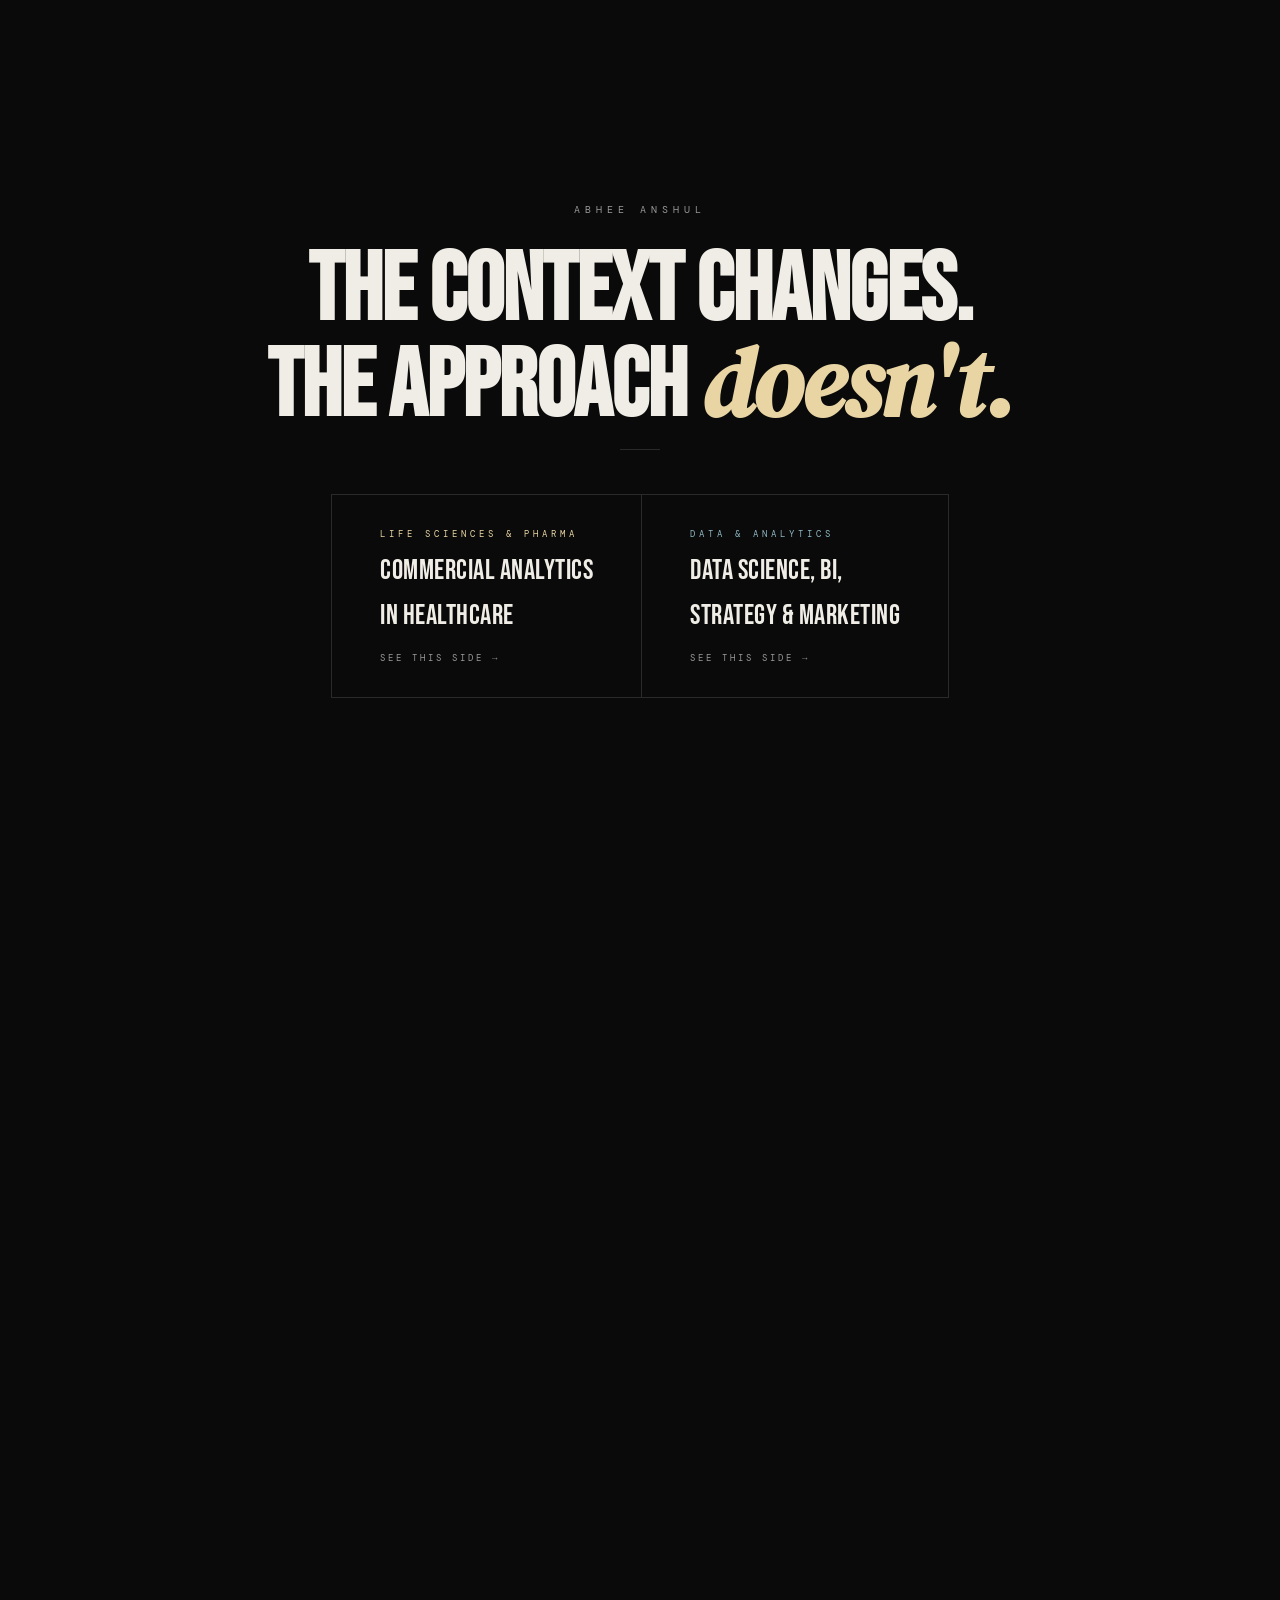
==== index.html @ 781f55ab "Add files via upload" ====
<!DOCTYPE html>
<html lang="en">
<head>
<meta charset="UTF-8">
<meta name="viewport" content="width=device-width, initial-scale=0.9, minimum-scale=0.5, maximum-scale=5.0">
<title>Abhee Anshul</title>
<link rel="preconnect" href="https://fonts.googleapis.com">
<link href="https://fonts.googleapis.com/css2?family=Bebas+Neue&family=DM+Serif+Display:ital@0;1&family=DM+Mono:wght@300;400;500&family=Inter:wght@300;400;500;600&display=swap" rel="stylesheet">
<style>
  :root {
    --bg: #0a0a0a; --fg: #f0ede6;
    --accent: #e8d5a3; --alt: #8eb8c4;
    --muted: #999;        /* labels, dates — readable */
    --mid: #141414;
    --border: #2a2a2a;
    --active: var(--accent);
    --body: #d4d0c8;      /* body prose — near white, clearly legible */
  }
  body[data-mode="general"] { --active: var(--alt); }

  *, *::before, *::after { margin:0; padding:0; box-sizing:border-box; }
  html { scroll-behavior: smooth; }
  body {
    background: var(--bg); color: var(--fg);
    font-family: 'Inter', sans-serif;
    font-size: 15px; line-height: 1.6;
    overflow-x: hidden; cursor: none;
  }

  /* ── CURSOR ── */
  #cur {
    position:fixed; width:8px; height:8px;
    background: var(--fg); border-radius:50%;
    pointer-events:none; z-index:9999;
    transform:translate(-50%,-50%);
    transition: width .15s, height .15s, opacity .2s;
    left: -100px; top: -100px;
  }
  #curR {
    position:fixed; width:28px; height:28px;
    border: 1px solid rgba(255,255,255,0.25); border-radius:50%;
    pointer-events:none; z-index:9998;
    transform:translate(-50%,-50%);
    left: -100px; top: -100px;
    transition: width .25s, height .25s, border-color .3s;
  }
  #cur.big { width:4px; height:4px; }
  #curR.big { width:44px; height:44px; border-color:rgba(255,255,255,0.4); }

  /* ── LOADER ── */
  #loader {
    position:fixed; inset:0; background:var(--bg);
    z-index:9000; display:flex; flex-direction:column;
    align-items:center; justify-content:center;
    transition: opacity .6s, visibility .6s;
  }
  #loader.out { opacity:0; visibility:hidden; pointer-events:none; }
  .ld-n {
    font-family:'Bebas Neue',sans-serif;
    font-size: clamp(110px,20vw,220px);
    line-height:1; color:var(--fg); letter-spacing:-3px;
  }
  .ld-t {
    font-family:'DM Mono',monospace; font-size:10px;
    letter-spacing:5px; color:var(--muted);
    text-transform:uppercase; margin-top:10px;
  }
  .ld-bar { position:absolute; bottom:0; left:0; height:2px; background:var(--accent); width:0; }

  /* ── GATE ── */
  #gate {
    position:fixed; inset:0; background:var(--bg);
    z-index:8000; display:flex; flex-direction:column;
    align-items:center; justify-content:center; gap:0;
    transition: opacity .7s, visibility .7s;
  }
  #gate.out { opacity:0; visibility:hidden; }
  #gate.gone { display:none; }

  .g-label {
    font-family:'DM Mono',monospace; font-size:10px;
    letter-spacing:5px; color:var(--muted);
    text-transform:uppercase; margin-bottom:28px;
  }
  .g-q {
    font-family:'Bebas Neue',sans-serif;
    font-size: clamp(48px,8vw,96px);
    line-height:.95; text-align:center;
    letter-spacing:-1px; margin-bottom:16px;
  }
  .g-q em {
    font-family:'DM Serif Display',serif;
    font-style:italic; color:var(--accent);
  }
  .g-divider {
    width:40px; height:1px; background:var(--border);
    margin: 0 auto 44px;
  }
  /* Two choices — minimal, side by side */
  .g-picks {
    display:flex; gap:1px; background:var(--border);
    border:1px solid var(--border);
  }
  .g-pick {
    background:var(--bg); padding:32px 48px;
    cursor:pointer; display:flex; flex-direction:column;
    gap:8px; min-width:240px; transition:background .25s;
    position:relative; overflow:hidden;
  }
  .g-pick::after {
    content:''; position:absolute; bottom:0; left:0; right:0;
    height:0; transition:height .3s;
  }
  .g-pick.p::after { background:var(--accent); }
  .g-pick.g::after { background:var(--alt); }
  .g-pick:hover { background:var(--mid); }
  .g-pick:hover::after { height:2px; }
  .g-pick-tag {
    font-family:'DM Mono',monospace; font-size:9px;
    letter-spacing:4px; text-transform:uppercase;
  }
  .g-pick.p .g-pick-tag { color:var(--accent); }
  .g-pick.g .g-pick-tag { color:var(--alt); }
  .g-pick-name {
    font-family:'Bebas Neue',sans-serif;
    font-size:28px; letter-spacing:.5px; color:var(--fg);
  }
  .g-pick-arrow {
    font-family:'DM Mono',monospace; font-size:9px;
    letter-spacing:3px; color:var(--muted);
    text-transform:uppercase; margin-top:4px;
    transition: color .2s, letter-spacing .2s;
  }
  .g-pick:hover .g-pick-arrow { color:var(--fg); letter-spacing:5px; }

  /* ── NAV ── */
  #pf { opacity:0; visibility:hidden; transition: opacity .8s ease .15s; }
  #pf.on { opacity:1; visibility:visible; }

  nav {
    position:fixed; top:0; left:0; right:0; z-index:100;
    display:flex; align-items:center; justify-content:space-between;
    padding:20px 48px;
    background:rgba(10,10,10,.9); backdrop-filter:blur(14px);
    border-bottom:1px solid transparent; transition:border-color .3s;
  }
  nav.s { border-bottom-color:var(--border); }
  .n-logo {
    font-family:'Bebas Neue',sans-serif; font-size:20px;
    letter-spacing:2px; color:var(--fg); text-decoration:none;
  }
  .n-right { display:flex; align-items:center; gap:32px; }
  .n-links { display:flex; gap:32px; list-style:none; }
  .n-links a {
    font-family:'DM Mono',monospace; font-size:10px;
    letter-spacing:3px; text-transform:uppercase;
    color:var(--muted); text-decoration:none;
    transition:color .2s;
  }
  .n-links a:hover { color:var(--fg); }

  /* Mode pill — subtle, lives in nav */
  .mode-pill {
    display:flex; background:var(--border);
    border:1px solid var(--border); overflow:hidden;
  }
  .mode-opt {
    font-family:'DM Mono',monospace; font-size:9px;
    letter-spacing:2px; text-transform:uppercase;
    padding:6px 12px; cursor:pointer; color:var(--muted);
    transition: color .2s, background .2s; background:none; border:none;
    white-space:nowrap;
  }
  .mode-opt.active { background:var(--mid); color:var(--fg); }
  .mode-opt:hover:not(.active) { color:#888; }

  /* ── HERO ── */
  #hero {
    min-height:100vh; display:flex; flex-direction:column;
    justify-content:flex-end; padding:0 48px 80px;
    border-bottom:1px solid var(--border); position:relative;
  }
  .h-eye {
    font-family:'DM Mono',monospace; font-size:10px;
    letter-spacing:4px; color:var(--muted);
    text-transform:uppercase; margin-bottom:20px;
  }
  .h-title {
    font-family:'Bebas Neue',sans-serif;
    font-size: clamp(56px,9vw,120px);
    line-height:.9; letter-spacing:-1.5px; margin-bottom:40px;
  }
  .h-title em {
    font-style:italic; font-family:'DM Serif Display',serif;
    color:var(--active);
  }
  .h-bot { display:flex; align-items:flex-end; justify-content:space-between; gap:40px; }
  .h-desc { max-width:480px; font-size:15px; line-height:1.75; color:var(--body); font-weight:400; }
  .h-desc strong { color:var(--fg); font-weight:600; }
  .h-cta {
    display:inline-flex; align-items:center; gap:10px;
    font-family:'DM Mono',monospace; font-size:10px;
    letter-spacing:3px; text-transform:uppercase;
    color:var(--fg); text-decoration:none;
    border:1px solid var(--border); padding:14px 24px;
    transition:background .2s, color .2s, border-color .2s; white-space:nowrap;
  }
  .h-cta:hover { background:var(--active); color:var(--bg); border-color:var(--active); }

  /* ── MARQUEE ── */
  .mq-wrap {
    overflow:hidden; border-top:1px solid var(--border);
    border-bottom:1px solid var(--border);
    padding:13px 0; background:#111;
  }
  .mq-track {
    display:flex; gap:48px; width:max-content;
    animation: mq 30s linear infinite;
  }
  .mq-track.r { animation-direction:reverse; animation-duration:36s; }
  .mq-track span {
    font-family:'Bebas Neue',sans-serif; font-size:12px;
    letter-spacing:4px; color:#666; white-space:nowrap;
  }
  .mq-track .dot { color:var(--active); }
  @keyframes mq { from{transform:translateX(0)} to{transform:translateX(-50%)} }

  /* ── SHARED SECTION STYLES ── */
  .eye {
    font-family:'DM Mono',monospace; font-size:10px;
    letter-spacing:4px; color:var(--muted);
    text-transform:uppercase; margin-bottom:40px;
    display:block;
  }
  .sh {
    font-family:'Bebas Neue',sans-serif;
    font-size: clamp(40px,6vw,80px);
    line-height:.95; letter-spacing:-1.5px;
  }
  .sh em { font-family:'DM Serif Display',serif; font-style:italic; color:var(--active); }

  /* ── ABOUT ── */
  #about { padding:112px 48px; border-bottom:1px solid var(--border); }
  .ab-grid { display:grid; grid-template-columns:1fr 1.15fr; gap:80px; }

  .ab-lead {
    font-family:'DM Serif Display',serif;
    font-size: clamp(30px,4vw,52px);
    line-height:1.1; font-style:italic; margin-bottom:32px;
  }
  .ab-lead b {
    font-style:normal; font-family:'Bebas Neue',sans-serif;
    color:var(--active); font-size:1.05em;
  }

  /* stats */
  .stats {
    display:grid; grid-template-columns:1fr 1fr;
    gap:1px; background:var(--border);
    border:1px solid var(--border);
  }
  .st {
    background:var(--bg); padding:28px 24px;
    transition:background .25s;
  }
  .st:hover { background:var(--mid); }
  .st-n {
    font-family:'Bebas Neue',sans-serif; font-size:44px;
    color:var(--active); line-height:1; margin-bottom:4px;
  }
  .st-l {
    font-family:'DM Mono',monospace; font-size:10px;
    letter-spacing:2px; color:var(--body);
    text-transform:uppercase; line-height:1.5;
  }

  /* about body */
  .ab-body { font-size:15px; line-height:1.8; color:var(--body); font-weight:400; }
  .ab-body strong { color:var(--fg); font-weight:600; }
  .ab-body p+p { margin-top:16px; }

  /* credentials table */
  .cred { margin-top:40px; border:1px solid var(--border); }
  .cr {
    display:grid; grid-template-columns:100px 1fr;
    border-bottom:1px solid var(--border);
    transition:background .2s;
  }
  .cr:last-child { border-bottom:none; }
  .cr:hover { background:var(--mid); }
  .cr-k {
    font-family:'DM Mono',monospace; font-size:9px;
    letter-spacing:3px; color:var(--active);
    text-transform:uppercase; padding:16px 16px 16px 20px;
    border-right:1px solid var(--border);
    display:flex; align-items:flex-start; padding-top:18px;
    line-height:1.4;
  }
  .cr-v {
    padding:16px 20px; font-size:14px;
    color:var(--body); line-height:1.65; font-weight:400;
  }

  /* ── EXPERIENCE ── */
  #experience { padding:112px 48px; border-bottom:1px solid var(--border); }
  .exp-top {
    display:flex; align-items:flex-end;
    justify-content:space-between; margin-bottom:72px;
  }
  .exp-ct {
    font-family:'DM Mono',monospace; font-size:10px;
    letter-spacing:3px; color:var(--muted);
  }

  .tl { position:relative; }
  .tl::before {
    content:''; position:absolute; left:0; top:0; bottom:0;
    width:1px; background:var(--border);
  }
  .ti {
    padding:40px 0 40px 52px;
    border-bottom:1px solid var(--border);
    position:relative; display:grid;
    grid-template-columns:140px 1fr; gap:36px;
    transition:background .25s, padding .2s, margin .2s;
  }
  .ti:hover { background:var(--mid); padding-left:96px; margin-left:-48px; margin-right:-48px; }
  .ti-dot {
    position:absolute; left:-5px; top:44px;
    width:10px; height:10px; border-radius:50%;
    background:var(--bg); border:1px solid var(--muted);
    transition:background .25s, border-color .25s;
  }
  .ti:hover .ti-dot { background:var(--active); border-color:var(--active); }
  .ti-d { font-family:'DM Mono',monospace; font-size:10px; letter-spacing:2px; color:var(--muted); margin-bottom:8px; }
  .ti-badge {
    display:inline-block; font-family:'DM Mono',monospace;
    font-size:9px; letter-spacing:2px; text-transform:uppercase;
    color:var(--bg); background:var(--active); padding:3px 8px;
  }
  .ti-role { font-family:'Bebas Neue',sans-serif; font-size:26px; letter-spacing:1px; color:var(--fg); margin-bottom:2px; }
  .ti-co {
    font-family:'DM Mono',monospace; font-size:10px;
    letter-spacing:2px; color:var(--active);
    text-transform:uppercase; margin-bottom:14px;
  }
  .ti-ul { list-style:none; display:flex; flex-direction:column; gap:8px; }
  .ti-ul li {
    font-size:14.5px; color:var(--body); line-height:1.75;
    padding-left:18px; position:relative; font-weight:400;
  }
  .ti-ul li::before { content:'—'; position:absolute; left:0; color:var(--muted); font-size:12px; }

  /* ── EDUCATION ── */
  #education {
    padding:112px 48px; border-bottom:1px solid var(--border);
    display:grid; grid-template-columns:1fr 1fr; gap:80px;
  }
  .edu-note {
    font-family:'DM Mono',monospace; font-size:10px;
    color:var(--muted); line-height:1.8; margin-top:20px; max-width:260px;
  }
  .edu-c {
    border:1px solid var(--border); padding:32px 32px 44px;
    margin-bottom:16px; position:relative; overflow:hidden;
    transition:border-color .3s, background .3s;
  }
  .edu-c::before {
    content:''; position:absolute; top:0; left:0;
    width:2px; height:0%; background:var(--active);
    transition:height .35s;
  }
  .edu-c:hover::before { height:100%; }
  .edu-c:hover { border-color:var(--active); background:var(--mid); }
  .edu-deg { font-family:'Bebas Neue',sans-serif; font-size:22px; letter-spacing:1px; margin-bottom:4px; }
  .edu-uni { font-family:'DM Mono',monospace; font-size:10px; color:var(--active); letter-spacing:2px; text-transform:uppercase; margin-bottom:10px; }
  .edu-det { font-size:14px; color:var(--body); line-height:1.65; }
  .edu-gpa {
    display:inline-block; margin-top:10px;
    font-family:'DM Mono',monospace; font-size:9px;
    letter-spacing:2px; color:var(--bg); background:var(--fg); padding:3px 9px;
  }
  .edu-yr {
    font-family:'Bebas Neue',sans-serif; font-size:40px;
    color:var(--border); position:absolute; bottom:10px; right:18px;
    line-height:1; transition:color .3s;
  }
  .edu-c:hover .edu-yr { color:var(--active); opacity:.2; }

  /* ── TOOLKIT ── */
  #toolkit { padding:112px 48px; border-bottom:1px solid var(--border); }
  .tk-top { display:flex; align-items:flex-end; justify-content:space-between; margin-bottom:56px; }
  .tk-note { font-family:'DM Mono',monospace; font-size:10px; color:var(--muted); max-width:240px; line-height:1.7; text-align:right; }
  .tk-grid {
    display:grid; grid-template-columns:repeat(4,1fr);
    gap:1px; background:var(--border); border:1px solid var(--border);
  }
  .tk-col { background:var(--bg); padding:28px 28px 32px; transition:background .25s; }
  .tk-col:hover { background:var(--mid); }
  .tk-lbl {
    font-family:'DM Mono',monospace; font-size:10px;
    letter-spacing:3px; color:var(--active);
    text-transform:uppercase; margin-bottom:18px;
    padding-bottom:10px; border-bottom:1px solid var(--border);
  }
  .tk-item {
    font-size:14.5px; color:var(--body); font-weight:400;
    padding:7px 0; border-bottom:1px solid var(--mid);
    transition:color .15s, padding-left .15s;
  }
  .tk-item:last-child { border-bottom:none; }
  .tk-col:hover .tk-item { color:var(--fg); }
  .tk-item:hover { padding-left:6px; color:var(--fg) !important; }

  /* ── CONTACT ── */
  #contact { padding:112px 48px 72px; }
  .ct-h {
    font-family:'Bebas Neue',sans-serif;
    font-size: clamp(52px,10.5vw,140px);
    line-height:.88; letter-spacing:-2px; margin-bottom:64px;
  }
  .ct-h em { font-family:'DM Serif Display',serif; font-style:italic; color:var(--active); }
  .ct-row {
    display:grid; grid-template-columns:repeat(3,1fr);
    gap:1px; background:var(--border);
    border:1px solid var(--border); margin-bottom:56px;
  }
  .ct-item {
    background:var(--bg); padding:28px 32px;
    display:flex; flex-direction:column; gap:5px;
    transition:background .2s; text-decoration:none;
  }
  .ct-item:hover { background:var(--mid); }
  .ct-lbl { font-family:'DM Mono',monospace; font-size:9px; letter-spacing:3px; color:var(--muted); text-transform:uppercase; }
  .ct-val { font-size:15px; color:var(--fg); font-weight:500; }
  .ct-note { font-family:'DM Mono',monospace; font-size:10px; color:var(--active); letter-spacing:1px; }
  .foot {
    display:flex; align-items:center; justify-content:space-between;
    padding-top:32px; border-top:1px solid var(--border);
  }
  .foot-n { font-family:'Bebas Neue',sans-serif; font-size:15px; letter-spacing:3px; color:var(--muted); }
  .foot-c { font-family:'DM Mono',monospace; font-size:9px; color:var(--muted); letter-spacing:2px; }
  .foot-l { display:flex; gap:18px; }
  .foot-l a {
    font-family:'DM Mono',monospace; font-size:9px;
    letter-spacing:2px; color:var(--muted);
    text-decoration:none; text-transform:uppercase; transition:color .2s;
  }
  .foot-l a:hover { color:var(--active); }

  /* ── REVEAL ── */
  .rv { opacity:0; transform:translateY(32px); transition:opacity .7s ease, transform .7s ease; }
  .rv.in { opacity:1; transform:translateY(0); }

  /* ── MODE VISIBILITY ── */
  .mp, .mg { display:none; }
  body[data-mode="pharma"] .mp { display:block; }
  body[data-mode="general"] .mg { display:block; }

  /* ── AVAILABILITY PILL ── */
  .avail-pill {
    display:inline-flex; align-items:center; gap:8px;
    font-family:'DM Mono',monospace; font-size:9px;
    letter-spacing:3px; text-transform:uppercase;
    color:var(--active); border:1px solid var(--active);
    padding:5px 12px; margin-bottom:24px; opacity:.85;
  }
  .avail-dot {
    width:5px; height:5px; border-radius:50%;
    background:var(--active);
    animation: pulse 2s ease-in-out infinite;
  }
  @keyframes pulse {
    0%,100%{opacity:1;transform:scale(1)}
    50%{opacity:.4;transform:scale(.7)}
  }

  /* ── RESUME DOWNLOAD ── */
  .resume-dl {
    display:inline-flex; align-items:center; gap:10px;
    font-family:'DM Mono',monospace; font-size:10px;
    letter-spacing:3px; text-transform:uppercase;
    color:var(--bg); background:var(--active);
    text-decoration:none; padding:14px 24px;
    transition:opacity .2s; white-space:nowrap; border:none; cursor:pointer;
  }
  .resume-dl:hover { opacity:.85; }
  .resume-dl svg { flex-shrink:0; }

  /* ── PROJECTS ── */
  #projects { padding:112px 48px; border-bottom:1px solid var(--border); }
  .proj-grid {
    display:grid; grid-template-columns:repeat(2,1fr);
    gap:1px; background:var(--border);
    border:1px solid var(--border); margin-top:56px;
  }
  .proj-card {
    background:var(--bg); padding:40px;
    position:relative; overflow:hidden;
    transition:background .25s; display:flex; flex-direction:column; gap:16px;
  }
  .proj-card:hover { background:var(--mid); }
  .proj-card::before {
    content:''; position:absolute; top:0; left:0; right:0;
    height:0; background:var(--active); transition:height .3s;
  }
  .proj-card:hover::before { height:2px; }
  .proj-tag {
    font-family:'DM Mono',monospace; font-size:9px;
    letter-spacing:3px; color:var(--active); text-transform:uppercase;
  }
  .proj-title {
    font-family:'Bebas Neue',sans-serif; font-size:28px;
    letter-spacing:.5px; color:var(--fg); line-height:1.05;
  }
  .proj-ul { list-style:none; display:flex; flex-direction:column; gap:7px; }
  .proj-ul li {
    font-size:14.5px; color:var(--body); line-height:1.75;
    padding-left:18px; position:relative; font-weight:400;
  }
  .proj-ul li::before { content:'—'; position:absolute; left:0; color:var(--muted); font-size:12px; }
  .proj-stack {
    display:flex; flex-wrap:wrap; gap:6px; margin-top:4px;
  }
  .proj-chip {
    font-family:'DM Mono',monospace; font-size:8px;
    letter-spacing:2px; text-transform:uppercase;
    color:var(--muted); border:1px solid var(--border);
    padding:3px 8px;
  }
  .proj-wip {
    background:var(--mid); padding:40px;
    display:flex; flex-direction:column; justify-content:center;
    align-items:flex-start; gap:10px;
  }
  .proj-wip-label {
    font-family:'DM Mono',monospace; font-size:9px;
    letter-spacing:3px; color:var(--muted); text-transform:uppercase;
  }
  .proj-wip-text {
    font-family:'DM Serif Display',serif; font-style:italic;
    font-size:22px; color:#333; line-height:1.2;
  }
  .proj-link {
    margin-top:8px; font-family:'DM Mono',monospace;
    font-size:9px; letter-spacing:3px; text-transform:uppercase;
    color:var(--muted); text-decoration:none;
    transition:color .2s; display:inline-block;
  }
  .proj-link:hover { color:var(--active); }

  /* ── RESPONSIVE ── */
  @media (hover: none), (max-width: 900px) {
    #cur, #curR { display: none !important; }
    body { cursor: auto; }
  }
  @media(max-width:900px){
    nav { padding:16px 20px; }
    #hero { padding:0 20px 56px; }
    .h-bot { flex-direction:column; gap:20px; }
    #about { padding:80px 20px; }
    .ab-grid { grid-template-columns:1fr; gap:40px; }
    .stats { grid-template-columns:1fr 1fr; }
    #experience { padding:80px 20px; }
    .ti { grid-template-columns:1fr; gap:10px; padding-left:36px; }
    .ti:hover { padding-left:68px; margin-left:-20px; margin-right:-20px; }
    #education { padding:80px 20px; grid-template-columns:1fr; gap:40px; }
    #toolkit { padding:80px 20px; }
    .proj-grid { grid-template-columns:1fr; }
    #projects { padding:80px 20px; }
    .tk-grid { grid-template-columns:1fr 1fr; }
    #contact { padding:80px 20px 56px; }
    .ct-row { grid-template-columns:1fr; }
    .g-picks { flex-direction:column; }
  }
</style>
</head>
<body>

<div id="cur"></div>
<div id="curR"></div>

<!-- LOADER -->
<div id="loader">
  <div class="ld-n" id="ldN">00</div>
  <div class="ld-t">Loading</div>
  <div class="ld-bar" id="ldB"></div>
</div>

<!-- ══ GATE ══ -->
<div id="gate">
  <div class="g-label">Abhee Anshul</div>

  <h1 class="g-q">
    The context changes.<br>The approach <em>doesn't.</em>
  </h1>

  <div class="g-divider"></div>

  <div class="g-picks">
    <div class="g-pick p" onclick="go('pharma')">
      <div class="g-pick-tag">Life Sciences & Pharma</div>
      <div class="g-pick-name">Commercial Analytics<br>in Healthcare</div>
      <div class="g-pick-arrow">See this side →</div>
    </div>
    <div class="g-pick g" onclick="go('general')">
      <div class="g-pick-tag">Data & Analytics</div>
      <div class="g-pick-name">Data Science, BI,<br>Strategy & Marketing</div>
      <div class="g-pick-arrow">See this side →</div>
    </div>
  </div>
</div>

<!-- ══ PORTFOLIO ══ -->
<div id="pf">

  <nav id="nav">
    <a href="#" class="n-logo">AA</a>
    <div class="n-right">
      <ul class="n-links">
        <li><a href="#about">About</a></li>
        <li><a href="#experience">Work</a></li>
        <li><a href="#projects">Projects</a></li>
        <li><a href="#education">Education</a></li>
        <li><a href="#contact">Contact</a></li>
      </ul>
      <!-- Subtle mode toggle pill -->
      <div class="mode-pill">
        <button class="mode-opt p" id="mPharma" onclick="go('pharma')">Life Sciences</button>
        <button class="mode-opt g" id="mGeneral" onclick="go('general')">Data & Analytics</button>
      </div>
    </div>
  </nav>

  <!-- HERO -->
  <section id="hero">
    <div class="h-eye">Abhee Anshul — Austin, TX</div>

    <div class="mp">
      <div class="avail-pill"><div class="avail-dot"></div>Available for co-op / internship · May 2026</div>
      <h1 class="h-title">Where clinical<br>data becomes<br><em>strategy</em></h1>
      <div class="h-bot">
        <p class="h-desc">
          <strong>Commercial analytics professional</strong> specializing in life sciences — predictive models, HCP segmentation, and data infrastructure across Oncology, Hematology, Immunology, Women's Health, and Eyecare. MS Information Sciences (Data Science track), University of Texas at Austin.
        </p>
        <div style="display:flex;flex-direction:column;gap:10px;align-items:flex-end">
          <a href="mailto:abheeanshul@gmail.com" class="h-cta">Get in touch →</a>
          <a href="https://drive.google.com/file/d/1R7oxGBbuwBwi0DfoRW3u5fGwje3VrNNR/view?usp=sharing" target="_blank" class="resume-dl">
            <svg width="12" height="12" viewBox="0 0 12 12" fill="none"><path d="M6 1v7M3 5.5l3 3 3-3M1 10h10" stroke="currentColor" stroke-width="1.2" stroke-linecap="round"/></svg>
            Download Resume
          </a>
        </div>
      </div>
    </div>

    <div class="mg">
      <div class="avail-pill"><div class="avail-dot"></div>Available for co-op / internship · May 2026</div>
      <h1 class="h-title">Data that earns<br>its seat at the<br><em>table</em></h1>
      <div class="h-bot">
        <p class="h-desc">
          <strong>Data scientist and strategy analyst</strong> building the analytical infrastructure behind go-to-market decisions — driver models, territory frameworks, executive dashboards, and pipelines that scale. MS Information Sciences (Data Science track), University of Texas at Austin.
        </p>
        <div style="display:flex;flex-direction:column;gap:10px;align-items:flex-end">
          <a href="mailto:abheeanshul@gmail.com" class="h-cta">Get in touch →</a>
          <a href="https://drive.google.com/file/d/1_RmICbbr7n52gqo2eF-v-SJdlJVHN0FB/view?usp=sharing" target="_blank" class="resume-dl">
            <svg width="12" height="12" viewBox="0 0 12 12" fill="none"><path d="M6 1v7M3 5.5l3 3 3-3M1 10h10" stroke="currentColor" stroke-width="1.2" stroke-linecap="round"/></svg>
            Download Resume
          </a>
        </div>
      </div>
    </div>
  </section>

  <!-- MARQUEE 1 -->
  <div class="mq-wrap"><div class="mq-track" id="mq1"></div></div>

  <!-- ABOUT -->
  <section id="about">
    <div class="ab-grid rv">

      <div>
        <span class="eye">// 01 — About</span>

        <div class="mp">
          <p class="ab-lead">Precision analytics for <b>high-stakes</b> decisions</p>
          <div class="stats">
            <div class="st"><div class="st-n">$85M</div><div class="st-l">Revenue opportunity identified</div></div>
            <div class="st"><div class="st-n">1,500+</div><div class="st-l">Incremental user opportunities surfaced</div></div>
            <div class="st"><div class="st-n">5</div><div class="st-l">Therapeutic areas across portfolio</div></div>
            <div class="st"><div class="st-n">13</div><div class="st-l">Drug portfolios analyzed</div></div>
          </div>
        </div>

        <div class="mg">
          <p class="ab-lead">Rigorous analysis behind <b>complex</b> commercial decisions</p>
          <div class="stats">
            <div class="st"><div class="st-n">$35M</div><div class="st-l">Revenue retained through analytics</div></div>
            <div class="st"><div class="st-n">75+</div><div class="st-l">Executive deep dives delivered</div></div>
            <div class="st"><div class="st-n">8h→20m</div><div class="st-l">Pipeline efficiency gain</div></div>
            <div class="st"><div class="st-n">5</div><div class="st-l">Global strategic projects</div></div>
          </div>
        </div>
      </div>

      <div>
        <span class="eye">// How I work</span>

        <div class="mp">
          <div class="ab-body">
            <p>I build models and infrastructure that help commercial teams in life sciences understand market dynamics — not just describe them. Three years across BMS and ZS Associates covering Oncology, Hematology, Immunology, Women's Health, and Eyecare, from HCP segmentation to ETL pipelines to executive dashboards.</p>
          </div>
          <div class="cred">
            <div class="cr"><div class="cr-k">Domains</div><div class="cr-v">Oncology · Hematology · Immunology · Women's Health · Eyecare · Commercial Pharma</div></div>
            <div class="cr"><div class="cr-k">Data</div><div class="cr-v">IQVIA Xponent / DDD · Symphony Health · APLD · Territory engagement datasets (&gt;1M records/cycle)</div></div>
            <div class="cr"><div class="cr-k">Methods</div><div class="cr-v">HCP Segmentation · Logistic Regression · Behavioral Modeling · Time-Series · ETL Design · Weighted Scoring</div></div>
            <div class="cr"><div class="cr-k">Tools</div><div class="cr-v">Python · SQL · R · SAS · Snowflake · Databricks · Tableau · Power BI</div></div>
          </div>
        </div>

        <div class="mg">
          <div class="ab-body">
            <p>I build the analytical frameworks and data infrastructure that turn ambiguous business questions into defensible decisions — at the speed leadership needs them. Three years across pharma and consulting, modernizing reporting stacks, building GTM scorecards, and delivering driver analyses that moved real revenue.</p>
          </div>
          <div class="cred">
            <div class="cr"><div class="cr-k">Domains</div><div class="cr-v">GTM Strategy · Commercial Analytics · Territory Planning · Business Intelligence · Sales Operations</div></div>
            <div class="cr"><div class="cr-k">Methods</div><div class="cr-v">Driver & Attribution Models · GTM Scorecards · Scenario Analysis · Risk Scoring · Regression · Cross-Validation</div></div>
            <div class="cr"><div class="cr-k">Infra</div><div class="cr-v">Python + Snowflake pipelines · ETL automation · Power BI dashboards · Self-serve reporting</div></div>
            <div class="cr"><div class="cr-k">Tools</div><div class="cr-v">Python · SQL · R · DAX · Snowflake · Databricks · Redshift · Dataiku · Power BI · Tableau</div></div>
          </div>
        </div>

      </div>
    </div>
  </section>

  <!-- MARQUEE 2 -->
  <div class="mq-wrap"><div class="mq-track r" id="mq2"></div></div>

  <!-- EXPERIENCE -->
  <section id="experience">
    <div class="exp-top rv">
      <div>
        <span class="eye">// 02 — Work history</span>
        <h2 class="sh">Work <em>history</em></h2>
      </div>
      <div class="exp-ct">04 roles · 3+ years</div>
    </div>

    <div class="tl">

      <!-- TA -->
      <div class="ti rv">
        <div class="ti-dot"></div>
        <div>
          <div class="ti-d">AUG 2025 — PRESENT</div>
          <div class="ti-badge">Current</div>
        </div>
        <div>
          <div class="ti-role">Graduate Teaching Assistant</div>
          <div class="ti-co">University of Texas at Austin</div>
          <ul class="ti-ul">
            <li>Developed case studies and learning materials supporting graduate and MBA coursework in analytics and strategy.</li>
            <li>Coordinated course execution, submission tracking, and faculty communication across high-volume periods.</li>
            <li>Provided structured guidance to students on complex analytical assignments, ensuring timely and high-quality delivery.</li>
          </ul>
        </div>
      </div>

      <!-- BMS -->
      <div class="ti rv">
        <div class="ti-dot"></div>
        <div><div class="ti-d">APR 2024 — JUL 2025</div></div>
        <div>
          <div class="ti-role">Data Analyst II</div>
          <div class="ti-co">Bristol Myers Squibb — Hyderabad</div>
          <div class="mp">
            <ul class="ti-ul">
              <li>Led competitive landscape analysis during a major market entry in Hematology and Oncology — combining longitudinal behavioral modeling, logistic regression, and weighted scoring to quantify migration risk and inform defensive commercial strategy.</li>
              <li>Designed a prioritization framework integrating adoption persistence, engagement velocity, and geographic differentials — identifying ~1,500 incremental user opportunities and ~$85M in revenue exposure.</li>
              <li>Integrated large-scale engagement, account, and territory-level datasets (&gt;1M records per cycle) into automated ETL workflows, reducing reporting latency from 2 days to 1 hour.</li>
              <li>Engineered a unified commercial analytics model enabling self-service Tableau reporting for real-time field and leadership decision-making.</li>
            </ul>
          </div>
          <div class="mg">
            <ul class="ti-ul">
              <li>Led cross-functional commercial strategy during a major market expansion — converting competitive intelligence into structured engagement plans and tracking adoption milestones across priority regions.</li>
              <li>Built a field prioritization framework integrating adoption persistence, engagement velocity, and regional differentials to guide territory-level resource allocation across a ~$85M revenue opportunity.</li>
              <li>Established scalable ETL workflows consolidating engagement and account datasets, reducing reporting turnaround from 2 days to 1 hour and enabling real-time GTM progress monitoring.</li>
              <li>Deployed self-service Tableau dashboards with leading indicators and launch health metrics, equipping field managers to proactively adjust targeting and engagement strategy.</li>
            </ul>
          </div>
        </div>
      </div>

      <!-- ZS -->
      <div class="ti rv">
        <div class="ti-dot"></div>
        <div><div class="ti-d">AUG 2022 — MAR 2024</div></div>
        <div>
          <div class="ti-role">Decision Analytics Associate</div>
          <div class="ti-co">ZS Associates — Pune</div>
          <div class="mp">
            <ul class="ti-ul">
              <li>Analyzed multi-year performance across 13 product lines spanning five therapeutic areas — Oncology, Hematology, Immunology, Women's Health, and Eyecare — developing comparative scorecards to benchmark performance and prioritize go-to-market investments.</li>
              <li>Built regression and tree-based models to quantify structural performance drivers across promotional intensity, demographic mix, and seasonality — evaluated with cross-validation while maintaining interpretability for clinical and commercial stakeholders.</li>
              <li>Delivered 75+ analytical deep dives synthesizing market intelligence and quantitative analysis, contributing ~$35M in retained revenue through decisions that held up in executive review.</li>
              <li>Modernized legacy Excel/VBA reporting by architecting Python and Snowflake pipelines, reducing processing time from 8 hours to 20 minutes.</li>
            </ul>
          </div>
          <div class="mg">
            <ul class="ti-ul">
              <li>Developed GTM performance scorecards across 13 product lines and 5 market segments, standardizing launch tracking and promotional effectiveness measurement to support commercial planning.</li>
              <li>Conducted structured sales and marketing analyses across 15 years of historical data, quantifying the impact of promotional intensity, demographic mix, and seasonality — enabling proactive performance correction and improved forecasting accuracy.</li>
              <li>Led 75+ executive and field-facing strategic deep dives coordinating across marketing, sales, and operations — driving ~$35M in retained revenue.</li>
              <li>Modernized legacy reporting by architecting Python and Snowflake pipelines and deploying interactive Power BI dashboards, reducing processing from 8 hours to 20 minutes across global initiatives.</li>
            </ul>
          </div>
        </div>
      </div>

      <!-- ZS Intern -->
      <div class="ti rv">
        <div class="ti-dot"></div>
        <div><div class="ti-d">FEB 2022 — JUL 2022</div></div>
        <div>
          <div class="ti-role">Business Operations Intern</div>
          <div class="ti-co">ZS Associates — Pune</div>
          <ul class="ti-ul">
            <li>Designed and operationalized KPIs and analytics workflows to measure product performance and workforce efficiency across commercial operations.</li>
            <li>Built an interactive dashboard to monitor product and workforce attributes — improving data reliability and producing decision-ready insights for operational teams.</li>
          </ul>
        </div>
      </div>

    </div>
  </section>

  <!-- EDUCATION -->
  <section id="education">
    <div class="rv">
      <span class="eye">// 03 — Education</span>
      <h2 class="sh" style="font-size:clamp(44px,6.5vw,88px)">Built on strong <em>foundations</em></h2>
      <p class="edu-note">4.0 GPA in the graduate program. Dean's Merit List at undergraduate level.</p>
    </div>
    <div class="rv">
      <div class="edu-c">
        <div class="edu-deg">MS Information Sciences</div>
        <div class="edu-uni">University of Texas at Austin</div>
        <div class="edu-det">Data Science Track · Aug 2025 – May 2027<br>Machine & Deep Learning · Statistical Modeling · Predictive Analytics · Business Strategy & Innovation</div>
        <div class="edu-gpa">GPA: 4.0 / 4.0</div>
        <div class="edu-yr">2027</div>
      </div>
      <div class="edu-c">
        <div class="edu-deg">BE Industrial Engineering & Management</div>
        <div class="edu-uni">Rashtreeya Vidyalaya College of Engineering — Bengaluru</div>
        <div class="edu-det">Aug 2018 – Jul 2022<br>Advanced Statistics · Decision Sciences · Supply Chain · Marketing Management · Operations Management</div>
        <div class="edu-gpa">GPA: 3.8 / 4.0 · Dean's Merit List</div>
        <div class="edu-yr">2022</div>
      </div>
    </div>
  </section>

  <!-- PROJECTS -->
  <section id="projects">
    <div class="tk-top rv">
      <div>
        <span class="eye">// 05 — Projects</span>
        <h2 class="sh">Built with <em>intent</em></h2>
      </div>
      <div class="tk-note">Real data. Real methods. Projects I'd walk through in any interview.</div>
    </div>

    <!-- PHARMA: MMM + OR Scheduling -->
    <div class="mp">
      <div class="proj-grid rv">
        <div class="proj-card">
          <div class="proj-tag">Predictive Modeling · Python</div>
          <div class="proj-title">Marketing Mix Modeling</div>
          <ul class="proj-ul">
            <li>Built an end-to-end ML pipeline for customer conversion prediction using engineered engagement, efficiency, and interaction features — designed to quantify channel-level impact and inform budget allocation decisions.</li>
            <li>Applied regularization, stratified cross-validation, and business-driven threshold selection, achieving <strong>0.8187 ROC-AUC</strong> with optimized deployment performance.</li>
            <li>Framework supports scenario analysis and promotional spend optimization — directly translatable to commercial pharma marketing decisions.</li>
          </ul>
          <div class="proj-stack">
            <span class="proj-chip">Python</span><span class="proj-chip">Scikit-Learn</span><span class="proj-chip">Regularization</span><span class="proj-chip">Cross-Validation</span><span class="proj-chip">ROC-AUC</span>
          </div>
          <a href="https://github.com/abheeanshul/Marketing-Mix-Modeling" target="_blank" class="proj-link">View on GitHub →</a>
        </div>
        <div class="proj-card">
          <div class="proj-tag">Healthcare Operations · Simulation</div>
          <div class="proj-title">OR Scheduling Optimization</div>
          <ul class="proj-ul">
            <li>Modeled operating room scheduling policies in a healthcare setting — analyzing cost sensitivity, delay propagation, and overtime behavior across different scheduling approaches.</li>
            <li>Quantified trade-offs between scheduling efficiency and overtime cost, producing actionable policy recommendations for hospital operations management.</li>
            <li>Applied stochastic modeling and sensitivity analysis to simulate realistic delay cascades — directly relevant to healthcare resource planning and clinical workflow optimization.</li>
          </ul>
          <div class="proj-stack">
            <span class="proj-chip">Simulation</span><span class="proj-chip">Cost Analysis</span><span class="proj-chip">Sensitivity Analysis</span><span class="proj-chip">Healthcare Ops</span>
          </div>
          <a href="https://github.com/abheeanshul/OR-Scheduling-Optimization-Healthcare" target="_blank" class="proj-link">View on GitHub →</a>
        </div>
      </div>
    </div>

    <!-- GENERAL: MMM + Weather/Airline Delays -->
    <div class="mg">
      <div class="proj-grid rv">
        <div class="proj-card">
          <div class="proj-tag">Predictive Modeling · Python</div>
          <div class="proj-title">Marketing Mix Modeling</div>
          <ul class="proj-ul">
            <li>Built an end-to-end ML pipeline for customer conversion prediction using engineered engagement, efficiency, and interaction features — designed to quantify channel-level impact and support data-driven budget allocation.</li>
            <li>Applied regularization, stratified cross-validation, and business-driven threshold selection, achieving <strong>0.8187 ROC-AUC</strong> with optimized deployment performance.</li>
            <li>Framework supports scenario analysis and omnichannel spend optimization — translating model outputs into direct budget recommendations.</li>
          </ul>
          <div class="proj-stack">
            <span class="proj-chip">Python</span><span class="proj-chip">Scikit-Learn</span><span class="proj-chip">Regularization</span><span class="proj-chip">Cross-Validation</span><span class="proj-chip">ROC-AUC</span>
          </div>
          <a href="https://github.com/abheeanshul/Marketing-Mix-Modeling" target="_blank" class="proj-link">View on GitHub →</a>
        </div>
        <div class="proj-card">
          <div class="proj-tag">Data Engineering · Analysis</div>
          <div class="proj-title">Weather & Airline Delays</div>
          <ul class="proj-ul">
            <li>End-to-end data wrangling and analysis project exploring the relationship between weather conditions and airline delay patterns across real operational datasets.</li>
            <li>Built the full pipeline from raw data ingestion through cleaning, transformation, feature engineering, and exploratory analysis — demonstrating production-quality data engineering practices.</li>
            <li>Surfaced statistically significant delay drivers and visualized findings to support operational decision-making and scheduling optimization.</li>
          </ul>
          <div class="proj-stack">
            <span class="proj-chip">Python</span><span class="proj-chip">Data Wrangling</span><span class="proj-chip">EDA</span><span class="proj-chip">Pipeline Design</span>
          </div>
          <a href="https://github.com/abheeanshul/Weather-and-Airline-Delays" target="_blank" class="proj-link">View on GitHub →</a>
        </div>
      </div>
    </div>
  </section>

  <!-- TOOLKIT -->
  <section id="toolkit">
    <div class="tk-top rv">
      <div>
        <span class="eye">// 06 — Toolkit</span>
        <h2 class="sh">The <em>toolkit</em></h2>
      </div>
      <div class="tk-note">Tools and methods I reach for across data engineering, modeling, visualization, and strategy.</div>
    </div>

    <div class="mp">
      <div class="tk-grid rv" style="grid-template-columns:repeat(5,1fr)">
        <div class="tk-col"><div class="tk-lbl">Languages</div>
          <div class="tk-item">Python</div><div class="tk-item">SQL</div><div class="tk-item">R</div><div class="tk-item">SAS</div></div>
        <div class="tk-col"><div class="tk-lbl">Pharma Data</div>
          <div class="tk-item">IQVIA Xponent / DDD</div><div class="tk-item">Symphony Health</div><div class="tk-item">APLD Datasets</div></div>
        <div class="tk-col"><div class="tk-lbl">Platforms & Automation</div>
          <div class="tk-item">Snowflake</div><div class="tk-item">Databricks</div><div class="tk-item">Redshift</div><div class="tk-item">Dataiku</div><div class="tk-item">KNIME</div></div>
        <div class="tk-col"><div class="tk-lbl">Visualization</div>
          <div class="tk-item">Tableau</div><div class="tk-item">Power BI</div><div class="tk-item">Excel (Advanced)</div></div>
        <div class="tk-col"><div class="tk-lbl">Methods</div>
          <div class="tk-item">HCP Segmentation</div><div class="tk-item">Logistic Regression</div><div class="tk-item">Behavioral Modeling</div><div class="tk-item">Time-Series Forecasting</div><div class="tk-item">ETL Pipeline Design</div></div>
      </div>
    </div>

    <div class="mg">
      <div class="tk-grid rv" style="grid-template-columns:repeat(5,1fr)">
        <div class="tk-col"><div class="tk-lbl">Languages</div>
          <div class="tk-item">Python</div><div class="tk-item">SQL</div><div class="tk-item">R</div><div class="tk-item">DAX</div></div>
        <div class="tk-col"><div class="tk-lbl">Platforms & Automation</div>
          <div class="tk-item">Snowflake</div><div class="tk-item">Databricks</div><div class="tk-item">Redshift</div><div class="tk-item">Dataiku</div><div class="tk-item">KNIME</div></div>
        <div class="tk-col"><div class="tk-lbl">Visualization</div>
          <div class="tk-item">Power BI</div><div class="tk-item">Tableau</div><div class="tk-item">Excel (Advanced)</div></div>
        <div class="tk-col"><div class="tk-lbl">Methods</div>
          <div class="tk-item">GTM Scorecards</div><div class="tk-item">Driver & Attribution Models</div><div class="tk-item">Scenario Analysis</div><div class="tk-item">Risk Scoring</div><div class="tk-item">Cross-Validation / ROC-AUC</div></div>
        <div class="tk-col"><div class="tk-lbl">Marketing</div>
          <div class="tk-item">Marketing Mix Modeling</div><div class="tk-item">Omnichannel Analytics</div><div class="tk-item">Campaign Attribution</div><div class="tk-item">Promotional Effectiveness</div></div>
      </div>
    </div>
  </section>

  <!-- CONTACT -->
  <section id="contact">
    <h2 class="ct-h rv">Open to the<br>right <em>opportunity</em></h2>

    <div class="rv" style="margin-bottom:48px">
      <div style="display:inline-flex;align-items:center;gap:8px;font-family:'DM Mono',monospace;font-size:10px;letter-spacing:3px;text-transform:uppercase;color:var(--body);border-top:1px solid var(--border);border-bottom:1px solid var(--border);padding:14px 0;width:100%">
        <div style="width:5px;height:5px;border-radius:50%;background:var(--active);animation:pulse 2s ease-in-out infinite;flex-shrink:0"></div>
        Available for co-op &amp; internship roles starting May 2026 &nbsp;·&nbsp; Open to full-time positions from May 2027
      </div>
    </div>

    <div class="ct-row rv">
      <a class="ct-item" href="mailto:abheeanshul@gmail.com">
        <div class="ct-lbl">Email</div>
        <div class="ct-val">abheeanshul@gmail.com</div>
        <div class="ct-note">Preferred for professional inquiries</div>
      </a>
      <a class="ct-item" href="https://linkedin.com/in/abhee-anshul-b18069175" target="_blank">
        <div class="ct-lbl">LinkedIn</div>
        <div class="ct-val">abhee-anshul-b18069175</div>
        <div class="ct-note">Experience, recommendations & more</div>
      </a>
      <a class="ct-item" href="https://github.com/abheeanshul" target="_blank">
        <div class="ct-lbl">GitHub</div>
        <div class="ct-val">github.com/abheeanshul</div>
        <div class="ct-note">Projects and analytical work</div>
      </a>
    </div>
    <div class="foot rv">
      <div class="foot-n">Abhee Anshul</div>
      <div class="foot-c">© 2026 — All rights reserved</div>
      <div class="foot-l">
        <a href="https://linkedin.com/in/abhee-anshul-b18069175" target="_blank">LinkedIn</a>
        <a href="https://github.com/abheeanshul" target="_blank">GitHub</a>
        <a href="mailto:abheeanshul@gmail.com">Email</a>
      </div>
    </div>
  </section>

</div>

<script>
/* ── CURSOR ── */
const cur=document.getElementById('cur'), curR=document.getElementById('curR');
let mx=-100,my=-100,rx=-100,ry=-100;

document.addEventListener('mousemove',e=>{
  mx=e.clientX; my=e.clientY;
  cur.style.left=mx+'px'; cur.style.top=my+'px';
  cur.style.opacity='1';
},{passive:true});

document.addEventListener('mouseleave',()=>{ cur.style.opacity='0'; curR.style.opacity='0'; });
document.addEventListener('mouseenter',()=>{ cur.style.opacity='1'; curR.style.opacity='0.6'; });

(function loop(){
  rx+=(mx-rx)*.1; ry+=(my-ry)*.1;
  curR.style.left=rx+'px'; curR.style.top=ry+'px';
  requestAnimationFrame(loop);
})();

document.querySelectorAll('a,button,.g-pick').forEach(el=>{
  el.addEventListener('mouseenter',()=>{ cur.classList.add('big'); curR.classList.add('big'); });
  el.addEventListener('mouseleave',()=>{ cur.classList.remove('big'); curR.classList.remove('big'); });
});

/* ── LOADER ── */
const ldN=document.getElementById('ldN'), ldB=document.getElementById('ldB'), loader=document.getElementById('loader');
let p=0;
const li=setInterval(()=>{
  p=Math.min(100,p+Math.random()*10+2);
  ldN.textContent=String(Math.floor(p)).padStart(2,'0');
  ldB.style.width=p+'%';
  if(p>=100){ clearInterval(li); ldN.textContent='100'; setTimeout(()=>loader.classList.add('out'),360); }
},52);

/* ── MARQUEE DATA ── */
const MQ={
  pharma:{
    m1:['HCP SEGMENTATION','✦','ONCOLOGY','✦','HEMATOLOGY','✦','IMMUNOLOGY','✦','WOMEN\'S HEALTH','✦','EYECARE','✦','LOGISTIC REGRESSION','✦','IQVIA XPONENT','✦','BEHAVIORAL MODELING','✦','COMMERCIAL ANALYTICS','✦'],
    m2:['BRISTOL MYERS SQUIBB','✦','ZS ASSOCIATES','✦','UNIVERSITY OF TEXAS AT AUSTIN','✦','MARKET ENTRY ANALYSIS','✦','ETL PIPELINES','✦','SNOWFLAKE','✦','PYTHON','✦','LIFE SCIENCES','✦','FIELD ANALYTICS','✦']
  },
  general:{
    m1:['GTM ANALYTICS','✦','DRIVER MODELS','✦','TERRITORY PLANNING','✦','POWER BI','✦','PYTHON','✦','SNOWFLAKE','✦','SCENARIO ANALYSIS','✦','FORECASTING','✦','EXECUTIVE BRIEFING','✦','CROSS-VALIDATION','✦'],
    m2:['BRISTOL MYERS SQUIBB','✦','ZS ASSOCIATES','✦','UNIVERSITY OF TEXAS AT AUSTIN','✦','STRATEGIC DEEP DIVES','✦','ROC-AUC','✦','RISK SCORING','✦','DATABRICKS','✦','PERFORMANCE SCORECARDS','✦','MARKET INTELLIGENCE','✦']
  }
};
function buildMQ(id,items){
  const el=document.getElementById(id);
  const d=[...items,...items];
  el.innerHTML=d.map(t=>t==='✦'?'<span class="dot">✦</span>':`<span>${t}</span>`).join('');
}

/* ── MODE ── */
let mode=null;
const gate=document.getElementById('gate');

function go(m){
  mode=m;
  document.body.dataset.mode=m;

  // Update nav pill
  document.getElementById('mPharma').classList.toggle('active', m==='pharma');
  document.getElementById('mGeneral').classList.toggle('active', m==='general');

  // Hide gate properly — fade out then display:none to unlock scroll
  gate.classList.add('out');
  setTimeout(()=>gate.classList.add('gone'), 750);

  // Show portfolio
  document.getElementById('pf').classList.add('on');

  // Build marquees
  buildMQ('mq1', MQ[m].m1);
  buildMQ('mq2', MQ[m].m2);

  // Kick reveal
  setTimeout(initReveal, 150);
}

/* ── SCROLL REVEAL ── */
function initReveal(){
  document.querySelectorAll('.rv:not(.in)').forEach(el=>{
    new IntersectionObserver(([e],obs)=>{
      if(e.isIntersecting){ el.classList.add('in'); obs.disconnect(); }
    },{threshold:0.08}).observe(el);
  });
}

/* ── NAV border on scroll ── */
window.addEventListener('scroll',()=>{
  document.getElementById('nav').classList.toggle('s', window.scrollY>30);
},{passive:true});
</script>
</body>
</html>
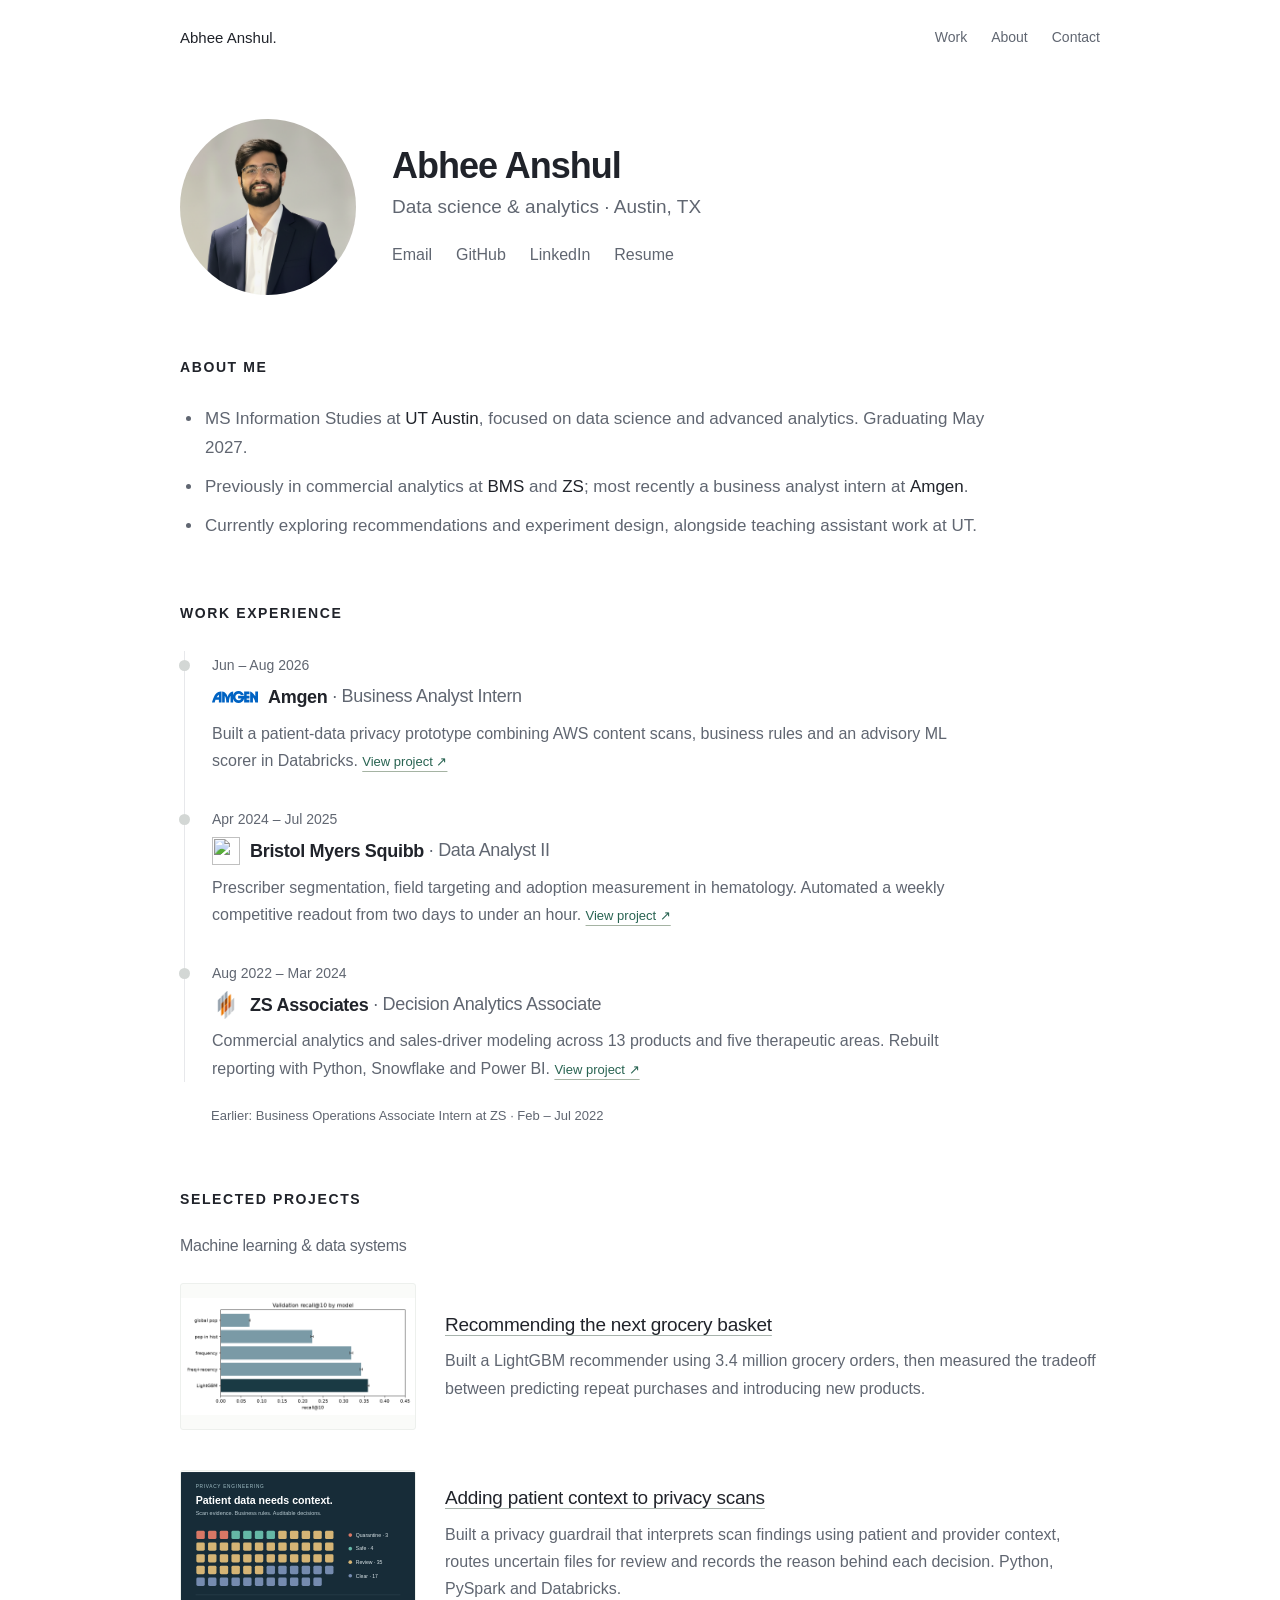
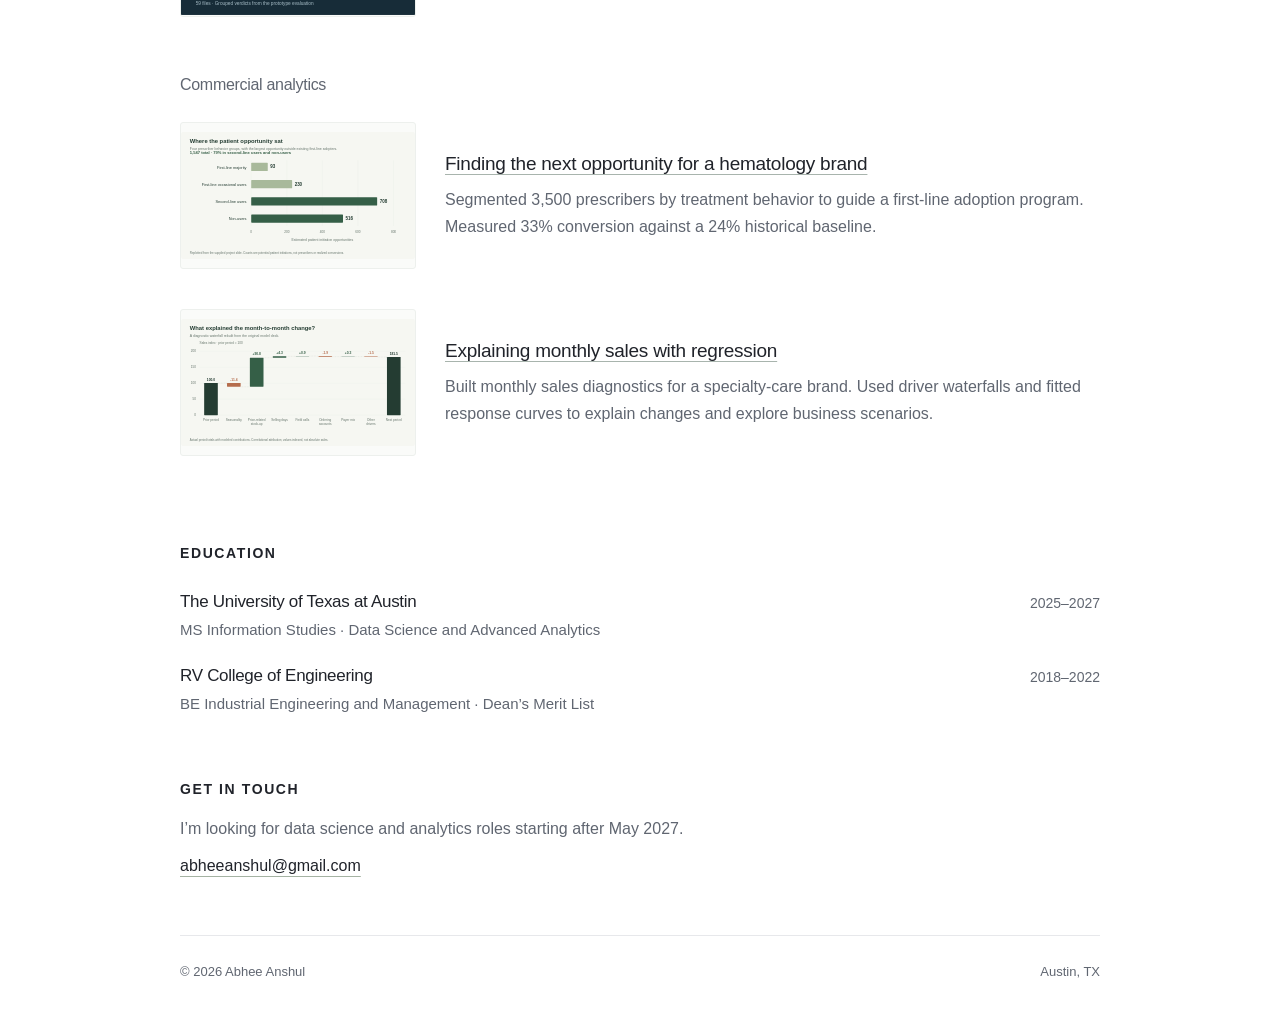
==== commit db09c837: "Update portfolio" ====
--- a/index.html
+++ b/index.html
@@ -1,1114 +1,7 @@
-<!DOCTYPE html>
-<html lang="en">
-<head>
-<meta charset="UTF-8">
-<meta name="viewport" content="width=device-width, initial-scale=0.9, minimum-scale=0.5, maximum-scale=5.0">
-<title>Abhee Anshul</title>
-<link rel="preconnect" href="https://fonts.googleapis.com">
-<link href="https://fonts.googleapis.com/css2?family=Bebas+Neue&family=DM+Serif+Display:ital@0;1&family=DM+Mono:wght@300;400;500&family=Inter:wght@300;400;500;600&display=swap" rel="stylesheet">
-<style>
-  :root {
-    --bg: #0a0a0a; --fg: #f0ede6;
-    --accent: #e8d5a3; --alt: #8eb8c4;
-    --muted: #999;        /* labels, dates — readable */
-    --mid: #141414;
-    --border: #2a2a2a;
-    --active: var(--accent);
-    --body: #d4d0c8;      /* body prose — near white, clearly legible */
-  }
-  body[data-mode="general"] { --active: var(--alt); }
-
-  *, *::before, *::after { margin:0; padding:0; box-sizing:border-box; }
-  html { scroll-behavior: smooth; }
-  body {
-    background: var(--bg); color: var(--fg);
-    font-family: 'Inter', sans-serif;
-    font-size: 15px; line-height: 1.6;
-    overflow-x: hidden; cursor: none;
-  }
-
-  /* ── CURSOR ── */
-  #cur {
-    position:fixed; width:8px; height:8px;
-    background: var(--fg); border-radius:50%;
-    pointer-events:none; z-index:9999;
-    transform:translate(-50%,-50%);
-    transition: width .15s, height .15s, opacity .2s;
-    left: -100px; top: -100px;
-  }
-  #curR {
-    position:fixed; width:28px; height:28px;
-    border: 1px solid rgba(255,255,255,0.25); border-radius:50%;
-    pointer-events:none; z-index:9998;
-    transform:translate(-50%,-50%);
-    left: -100px; top: -100px;
-    transition: width .25s, height .25s, border-color .3s;
-  }
-  #cur.big { width:4px; height:4px; }
-  #curR.big { width:44px; height:44px; border-color:rgba(255,255,255,0.4); }
-
-  /* ── LOADER ── */
-  #loader {
-    position:fixed; inset:0; background:var(--bg);
-    z-index:9000; display:flex; flex-direction:column;
-    align-items:center; justify-content:center;
-    transition: opacity .6s, visibility .6s;
-  }
-  #loader.out { opacity:0; visibility:hidden; pointer-events:none; }
-  .ld-n {
-    font-family:'Bebas Neue',sans-serif;
-    font-size: clamp(110px,20vw,220px);
-    line-height:1; color:var(--fg); letter-spacing:-3px;
-  }
-  .ld-t {
-    font-family:'DM Mono',monospace; font-size:10px;
-    letter-spacing:5px; color:var(--muted);
-    text-transform:uppercase; margin-top:10px;
-  }
-  .ld-bar { position:absolute; bottom:0; left:0; height:2px; background:var(--accent); width:0; }
-
-  /* ── GATE ── */
-  #gate {
-    position:fixed; inset:0; background:var(--bg);
-    z-index:8000; display:flex; flex-direction:column;
-    align-items:center; justify-content:center; gap:0;
-    transition: opacity .7s, visibility .7s;
-  }
-  #gate.out { opacity:0; visibility:hidden; }
-  #gate.gone { display:none; }
-
-  .g-label {
-    font-family:'DM Mono',monospace; font-size:10px;
-    letter-spacing:5px; color:var(--muted);
-    text-transform:uppercase; margin-bottom:28px;
-  }
-  .g-q {
-    font-family:'Bebas Neue',sans-serif;
-    font-size: clamp(48px,8vw,96px);
-    line-height:.95; text-align:center;
-    letter-spacing:-1px; margin-bottom:16px;
-  }
-  .g-q em {
-    font-family:'DM Serif Display',serif;
-    font-style:italic; color:var(--accent);
-  }
-  .g-divider {
-    width:40px; height:1px; background:var(--border);
-    margin: 0 auto 44px;
-  }
-  /* Two choices — minimal, side by side */
-  .g-picks {
-    display:flex; gap:1px; background:var(--border);
-    border:1px solid var(--border);
-  }
-  .g-pick {
-    background:var(--bg); padding:32px 48px;
-    cursor:pointer; display:flex; flex-direction:column;
-    gap:8px; min-width:240px; transition:background .25s;
-    position:relative; overflow:hidden;
-  }
-  .g-pick::after {
-    content:''; position:absolute; bottom:0; left:0; right:0;
-    height:0; transition:height .3s;
-  }
-  .g-pick.p::after { background:var(--accent); }
-  .g-pick.g::after { background:var(--alt); }
-  .g-pick:hover { background:var(--mid); }
-  .g-pick:hover::after { height:2px; }
-  .g-pick-tag {
-    font-family:'DM Mono',monospace; font-size:9px;
-    letter-spacing:4px; text-transform:uppercase;
-  }
-  .g-pick.p .g-pick-tag { color:var(--accent); }
-  .g-pick.g .g-pick-tag { color:var(--alt); }
-  .g-pick-name {
-    font-family:'Bebas Neue',sans-serif;
-    font-size:28px; letter-spacing:.5px; color:var(--fg);
-  }
-  .g-pick-arrow {
-    font-family:'DM Mono',monospace; font-size:9px;
-    letter-spacing:3px; color:var(--muted);
-    text-transform:uppercase; margin-top:4px;
-    transition: color .2s, letter-spacing .2s;
-  }
-  .g-pick:hover .g-pick-arrow { color:var(--fg); letter-spacing:5px; }
-
-  /* ── NAV ── */
-  #pf { opacity:0; visibility:hidden; transition: opacity .8s ease .15s; }
-  #pf.on { opacity:1; visibility:visible; }
-
-  nav {
-    position:fixed; top:0; left:0; right:0; z-index:100;
-    display:flex; align-items:center; justify-content:space-between;
-    padding:20px 48px;
-    background:rgba(10,10,10,.9); backdrop-filter:blur(14px);
-    border-bottom:1px solid transparent; transition:border-color .3s;
-  }
-  nav.s { border-bottom-color:var(--border); }
-  .n-logo {
-    font-family:'Bebas Neue',sans-serif; font-size:20px;
-    letter-spacing:2px; color:var(--fg); text-decoration:none;
-  }
-  .n-right { display:flex; align-items:center; gap:32px; }
-  .n-links { display:flex; gap:32px; list-style:none; }
-  .n-links a {
-    font-family:'DM Mono',monospace; font-size:10px;
-    letter-spacing:3px; text-transform:uppercase;
-    color:var(--muted); text-decoration:none;
-    transition:color .2s;
-  }
-  .n-links a:hover { color:var(--fg); }
-
-  /* Mode pill — subtle, lives in nav */
-  .mode-pill {
-    display:flex; background:var(--border);
-    border:1px solid var(--border); overflow:hidden;
-  }
-  .mode-opt {
-    font-family:'DM Mono',monospace; font-size:9px;
-    letter-spacing:2px; text-transform:uppercase;
-    padding:6px 12px; cursor:pointer; color:var(--muted);
-    transition: color .2s, background .2s; background:none; border:none;
-    white-space:nowrap;
-  }
-  .mode-opt.active { background:var(--mid); color:var(--fg); }
-  .mode-opt:hover:not(.active) { color:#888; }
-
-  /* ── HERO ── */
-  #hero {
-    min-height:100vh; display:flex; flex-direction:column;
-    justify-content:flex-end; padding:0 48px 80px;
-    border-bottom:1px solid var(--border); position:relative;
-  }
-  .h-eye {
-    font-family:'DM Mono',monospace; font-size:10px;
-    letter-spacing:4px; color:var(--muted);
-    text-transform:uppercase; margin-bottom:20px;
-  }
-  .h-title {
-    font-family:'Bebas Neue',sans-serif;
-    font-size: clamp(56px,9vw,120px);
-    line-height:.9; letter-spacing:-1.5px; margin-bottom:40px;
-  }
-  .h-title em {
-    font-style:italic; font-family:'DM Serif Display',serif;
-    color:var(--active);
-  }
-  .h-bot { display:flex; align-items:flex-end; justify-content:space-between; gap:40px; }
-  .h-desc { max-width:480px; font-size:15px; line-height:1.75; color:var(--body); font-weight:400; }
-  .h-desc strong { color:var(--fg); font-weight:600; }
-  .h-cta {
-    display:inline-flex; align-items:center; gap:10px;
-    font-family:'DM Mono',monospace; font-size:10px;
-    letter-spacing:3px; text-transform:uppercase;
-    color:var(--fg); text-decoration:none;
-    border:1px solid var(--border); padding:14px 24px;
-    transition:background .2s, color .2s, border-color .2s; white-space:nowrap;
-  }
-  .h-cta:hover { background:var(--active); color:var(--bg); border-color:var(--active); }
-
-  /* ── MARQUEE ── */
-  .mq-wrap {
-    overflow:hidden; border-top:1px solid var(--border);
-    border-bottom:1px solid var(--border);
-    padding:13px 0; background:#111;
-  }
-  .mq-track {
-    display:flex; gap:48px; width:max-content;
-    animation: mq 30s linear infinite;
-  }
-  .mq-track.r { animation-direction:reverse; animation-duration:36s; }
-  .mq-track span {
-    font-family:'Bebas Neue',sans-serif; font-size:12px;
-    letter-spacing:4px; color:#666; white-space:nowrap;
-  }
-  .mq-track .dot { color:var(--active); }
-  @keyframes mq { from{transform:translateX(0)} to{transform:translateX(-50%)} }
-
-  /* ── SHARED SECTION STYLES ── */
-  .eye {
-    font-family:'DM Mono',monospace; font-size:10px;
-    letter-spacing:4px; color:var(--muted);
-    text-transform:uppercase; margin-bottom:40px;
-    display:block;
-  }
-  .sh {
-    font-family:'Bebas Neue',sans-serif;
-    font-size: clamp(40px,6vw,80px);
-    line-height:.95; letter-spacing:-1.5px;
-  }
-  .sh em { font-family:'DM Serif Display',serif; font-style:italic; color:var(--active); }
-
-  /* ── ABOUT ── */
-  #about { padding:112px 48px; border-bottom:1px solid var(--border); }
-  .ab-grid { display:grid; grid-template-columns:1fr 1.15fr; gap:80px; }
-
-  .ab-lead {
-    font-family:'DM Serif Display',serif;
-    font-size: clamp(30px,4vw,52px);
-    line-height:1.1; font-style:italic; margin-bottom:32px;
-  }
-  .ab-lead b {
-    font-style:normal; font-family:'Bebas Neue',sans-serif;
-    color:var(--active); font-size:1.05em;
-  }
-
-  /* stats */
-  .stats {
-    display:grid; grid-template-columns:1fr 1fr;
-    gap:1px; background:var(--border);
-    border:1px solid var(--border);
-  }
-  .st {
-    background:var(--bg); padding:28px 24px;
-    transition:background .25s;
-  }
-  .st:hover { background:var(--mid); }
-  .st-n {
-    font-family:'Bebas Neue',sans-serif; font-size:44px;
-    color:var(--active); line-height:1; margin-bottom:4px;
-  }
-  .st-l {
-    font-family:'DM Mono',monospace; font-size:10px;
-    letter-spacing:2px; color:var(--body);
-    text-transform:uppercase; line-height:1.5;
-  }
-
-  /* about body */
-  .ab-body { font-size:15px; line-height:1.8; color:var(--body); font-weight:400; }
-  .ab-body strong { color:var(--fg); font-weight:600; }
-  .ab-body p+p { margin-top:16px; }
-
-  /* credentials table */
-  .cred { margin-top:40px; border:1px solid var(--border); }
-  .cr {
-    display:grid; grid-template-columns:100px 1fr;
-    border-bottom:1px solid var(--border);
-    transition:background .2s;
-  }
-  .cr:last-child { border-bottom:none; }
-  .cr:hover { background:var(--mid); }
-  .cr-k {
-    font-family:'DM Mono',monospace; font-size:9px;
-    letter-spacing:3px; color:var(--active);
-    text-transform:uppercase; padding:16px 16px 16px 20px;
-    border-right:1px solid var(--border);
-    display:flex; align-items:flex-start; padding-top:18px;
-    line-height:1.4;
-  }
-  .cr-v {
-    padding:16px 20px; font-size:14px;
-    color:var(--body); line-height:1.65; font-weight:400;
-  }
-
-  /* ── EXPERIENCE ── */
-  #experience { padding:112px 48px; border-bottom:1px solid var(--border); }
-  .exp-top {
-    display:flex; align-items:flex-end;
-    justify-content:space-between; margin-bottom:72px;
-  }
-  .exp-ct {
-    font-family:'DM Mono',monospace; font-size:10px;
-    letter-spacing:3px; color:var(--muted);
-  }
-
-  .tl { position:relative; }
-  .tl::before {
-    content:''; position:absolute; left:0; top:0; bottom:0;
-    width:1px; background:var(--border);
-  }
-  .ti {
-    padding:40px 0 40px 52px;
-    border-bottom:1px solid var(--border);
-    position:relative; display:grid;
-    grid-template-columns:140px 1fr; gap:36px;
-    transition:background .25s, padding .2s, margin .2s;
-  }
-  .ti:hover { background:var(--mid); padding-left:96px; margin-left:-48px; margin-right:-48px; }
-  .ti-dot {
-    position:absolute; left:-5px; top:44px;
-    width:10px; height:10px; border-radius:50%;
-    background:var(--bg); border:1px solid var(--muted);
-    transition:background .25s, border-color .25s;
-  }
-  .ti:hover .ti-dot { background:var(--active); border-color:var(--active); }
-  .ti-d { font-family:'DM Mono',monospace; font-size:10px; letter-spacing:2px; color:var(--muted); margin-bottom:8px; }
-  .ti-badge {
-    display:inline-block; font-family:'DM Mono',monospace;
-    font-size:9px; letter-spacing:2px; text-transform:uppercase;
-    color:var(--bg); background:var(--active); padding:3px 8px;
-  }
-  .ti-role { font-family:'Bebas Neue',sans-serif; font-size:26px; letter-spacing:1px; color:var(--fg); margin-bottom:2px; }
-  .ti-co {
-    font-family:'DM Mono',monospace; font-size:10px;
-    letter-spacing:2px; color:var(--active);
-    text-transform:uppercase; margin-bottom:14px;
-  }
-  .ti-ul { list-style:none; display:flex; flex-direction:column; gap:8px; }
-  .ti-ul li {
-    font-size:14.5px; color:var(--body); line-height:1.75;
-    padding-left:18px; position:relative; font-weight:400;
-  }
-  .ti-ul li::before { content:'—'; position:absolute; left:0; color:var(--muted); font-size:12px; }
-
-  /* ── EDUCATION ── */
-  #education {
-    padding:112px 48px; border-bottom:1px solid var(--border);
-    display:grid; grid-template-columns:1fr 1fr; gap:80px;
-  }
-  .edu-note {
-    font-family:'DM Mono',monospace; font-size:10px;
-    color:var(--muted); line-height:1.8; margin-top:20px; max-width:260px;
-  }
-  .edu-c {
-    border:1px solid var(--border); padding:32px 32px 44px;
-    margin-bottom:16px; position:relative; overflow:hidden;
-    transition:border-color .3s, background .3s;
-  }
-  .edu-c::before {
-    content:''; position:absolute; top:0; left:0;
-    width:2px; height:0%; background:var(--active);
-    transition:height .35s;
-  }
-  .edu-c:hover::before { height:100%; }
-  .edu-c:hover { border-color:var(--active); background:var(--mid); }
-  .edu-deg { font-family:'Bebas Neue',sans-serif; font-size:22px; letter-spacing:1px; margin-bottom:4px; }
-  .edu-uni { font-family:'DM Mono',monospace; font-size:10px; color:var(--active); letter-spacing:2px; text-transform:uppercase; margin-bottom:10px; }
-  .edu-det { font-size:14px; color:var(--body); line-height:1.65; }
-  .edu-gpa {
-    display:inline-block; margin-top:10px;
-    font-family:'DM Mono',monospace; font-size:9px;
-    letter-spacing:2px; color:var(--bg); background:var(--fg); padding:3px 9px;
-  }
-  .edu-yr {
-    font-family:'Bebas Neue',sans-serif; font-size:40px;
-    color:var(--border); position:absolute; bottom:10px; right:18px;
-    line-height:1; transition:color .3s;
-  }
-  .edu-c:hover .edu-yr { color:var(--active); opacity:.2; }
-
-  /* ── TOOLKIT ── */
-  #toolkit { padding:112px 48px; border-bottom:1px solid var(--border); }
-  .tk-top { display:flex; align-items:flex-end; justify-content:space-between; margin-bottom:56px; }
-  .tk-note { font-family:'DM Mono',monospace; font-size:10px; color:var(--muted); max-width:240px; line-height:1.7; text-align:right; }
-  .tk-grid {
-    display:grid; grid-template-columns:repeat(4,1fr);
-    gap:1px; background:var(--border); border:1px solid var(--border);
-  }
-  .tk-col { background:var(--bg); padding:28px 28px 32px; transition:background .25s; }
-  .tk-col:hover { background:var(--mid); }
-  .tk-lbl {
-    font-family:'DM Mono',monospace; font-size:10px;
-    letter-spacing:3px; color:var(--active);
-    text-transform:uppercase; margin-bottom:18px;
-    padding-bottom:10px; border-bottom:1px solid var(--border);
-  }
-  .tk-item {
-    font-size:14.5px; color:var(--body); font-weight:400;
-    padding:7px 0; border-bottom:1px solid var(--mid);
-    transition:color .15s, padding-left .15s;
-  }
-  .tk-item:last-child { border-bottom:none; }
-  .tk-col:hover .tk-item { color:var(--fg); }
-  .tk-item:hover { padding-left:6px; color:var(--fg) !important; }
-
-  /* ── CONTACT ── */
-  #contact { padding:112px 48px 72px; }
-  .ct-h {
-    font-family:'Bebas Neue',sans-serif;
-    font-size: clamp(52px,10.5vw,140px);
-    line-height:.88; letter-spacing:-2px; margin-bottom:64px;
-  }
-  .ct-h em { font-family:'DM Serif Display',serif; font-style:italic; color:var(--active); }
-  .ct-row {
-    display:grid; grid-template-columns:repeat(3,1fr);
-    gap:1px; background:var(--border);
-    border:1px solid var(--border); margin-bottom:56px;
-  }
-  .ct-item {
-    background:var(--bg); padding:28px 32px;
-    display:flex; flex-direction:column; gap:5px;
-    transition:background .2s; text-decoration:none;
-  }
-  .ct-item:hover { background:var(--mid); }
-  .ct-lbl { font-family:'DM Mono',monospace; font-size:9px; letter-spacing:3px; color:var(--muted); text-transform:uppercase; }
-  .ct-val { font-size:15px; color:var(--fg); font-weight:500; }
-  .ct-note { font-family:'DM Mono',monospace; font-size:10px; color:var(--active); letter-spacing:1px; }
-  .foot {
-    display:flex; align-items:center; justify-content:space-between;
-    padding-top:32px; border-top:1px solid var(--border);
-  }
-  .foot-n { font-family:'Bebas Neue',sans-serif; font-size:15px; letter-spacing:3px; color:var(--muted); }
-  .foot-c { font-family:'DM Mono',monospace; font-size:9px; color:var(--muted); letter-spacing:2px; }
-  .foot-l { display:flex; gap:18px; }
-  .foot-l a {
-    font-family:'DM Mono',monospace; font-size:9px;
-    letter-spacing:2px; color:var(--muted);
-    text-decoration:none; text-transform:uppercase; transition:color .2s;
-  }
-  .foot-l a:hover { color:var(--active); }
-
-  /* ── REVEAL ── */
-  .rv { opacity:0; transform:translateY(32px); transition:opacity .7s ease, transform .7s ease; }
-  .rv.in { opacity:1; transform:translateY(0); }
-
-  /* ── MODE VISIBILITY ── */
-  .mp, .mg { display:none; }
-  body[data-mode="pharma"] .mp { display:block; }
-  body[data-mode="general"] .mg { display:block; }
-
-  /* ── AVAILABILITY PILL ── */
-  .avail-pill {
-    display:inline-flex; align-items:center; gap:8px;
-    font-family:'DM Mono',monospace; font-size:9px;
-    letter-spacing:3px; text-transform:uppercase;
-    color:var(--active); border:1px solid var(--active);
-    padding:5px 12px; margin-bottom:24px; opacity:.85;
-  }
-  .avail-dot {
-    width:5px; height:5px; border-radius:50%;
-    background:var(--active);
-    animation: pulse 2s ease-in-out infinite;
-  }
-  @keyframes pulse {
-    0%,100%{opacity:1;transform:scale(1)}
-    50%{opacity:.4;transform:scale(.7)}
-  }
-
-  /* ── RESUME DOWNLOAD ── */
-  .resume-dl {
-    display:inline-flex; align-items:center; gap:10px;
-    font-family:'DM Mono',monospace; font-size:10px;
-    letter-spacing:3px; text-transform:uppercase;
-    color:var(--bg); background:var(--active);
-    text-decoration:none; padding:14px 24px;
-    transition:opacity .2s; white-space:nowrap; border:none; cursor:pointer;
-  }
-  .resume-dl:hover { opacity:.85; }
-  .resume-dl svg { flex-shrink:0; }
-
-  /* ── PROJECTS ── */
-  #projects { padding:112px 48px; border-bottom:1px solid var(--border); }
-  .proj-grid {
-    display:grid; grid-template-columns:repeat(2,1fr);
-    gap:1px; background:var(--border);
-    border:1px solid var(--border); margin-top:56px;
-  }
-  .proj-card {
-    background:var(--bg); padding:40px;
-    position:relative; overflow:hidden;
-    transition:background .25s; display:flex; flex-direction:column; gap:16px;
-  }
-  .proj-card:hover { background:var(--mid); }
-  .proj-card::before {
-    content:''; position:absolute; top:0; left:0; right:0;
-    height:0; background:var(--active); transition:height .3s;
-  }
-  .proj-card:hover::before { height:2px; }
-  .proj-tag {
-    font-family:'DM Mono',monospace; font-size:9px;
-    letter-spacing:3px; color:var(--active); text-transform:uppercase;
-  }
-  .proj-title {
-    font-family:'Bebas Neue',sans-serif; font-size:28px;
-    letter-spacing:.5px; color:var(--fg); line-height:1.05;
-  }
-  .proj-ul { list-style:none; display:flex; flex-direction:column; gap:7px; }
-  .proj-ul li {
-    font-size:14.5px; color:var(--body); line-height:1.75;
-    padding-left:18px; position:relative; font-weight:400;
-  }
-  .proj-ul li::before { content:'—'; position:absolute; left:0; color:var(--muted); font-size:12px; }
-  .proj-stack {
-    display:flex; flex-wrap:wrap; gap:6px; margin-top:4px;
-  }
-  .proj-chip {
-    font-family:'DM Mono',monospace; font-size:8px;
-    letter-spacing:2px; text-transform:uppercase;
-    color:var(--muted); border:1px solid var(--border);
-    padding:3px 8px;
-  }
-  .proj-wip {
-    background:var(--mid); padding:40px;
-    display:flex; flex-direction:column; justify-content:center;
-    align-items:flex-start; gap:10px;
-  }
-  .proj-wip-label {
-    font-family:'DM Mono',monospace; font-size:9px;
-    letter-spacing:3px; color:var(--muted); text-transform:uppercase;
-  }
-  .proj-wip-text {
-    font-family:'DM Serif Display',serif; font-style:italic;
-    font-size:22px; color:#333; line-height:1.2;
-  }
-  .proj-link {
-    margin-top:8px; font-family:'DM Mono',monospace;
-    font-size:9px; letter-spacing:3px; text-transform:uppercase;
-    color:var(--muted); text-decoration:none;
-    transition:color .2s; display:inline-block;
-  }
-  .proj-link:hover { color:var(--active); }
-
-  /* ── RESPONSIVE ── */
-  @media (hover: none), (max-width: 900px) {
-    #cur, #curR { display: none !important; }
-    body { cursor: auto; }
-  }
-  @media(max-width:900px){
-    nav { padding:16px 20px; }
-    #hero { padding:0 20px 56px; }
-    .h-bot { flex-direction:column; gap:20px; }
-    #about { padding:80px 20px; }
-    .ab-grid { grid-template-columns:1fr; gap:40px; }
-    .stats { grid-template-columns:1fr 1fr; }
-    #experience { padding:80px 20px; }
-    .ti { grid-template-columns:1fr; gap:10px; padding-left:36px; }
-    .ti:hover { padding-left:68px; margin-left:-20px; margin-right:-20px; }
-    #education { padding:80px 20px; grid-template-columns:1fr; gap:40px; }
-    #toolkit { padding:80px 20px; }
-    .proj-grid { grid-template-columns:1fr; }
-    #projects { padding:80px 20px; }
-    .tk-grid { grid-template-columns:1fr 1fr; }
-    #contact { padding:80px 20px 56px; }
-    .ct-row { grid-template-columns:1fr; }
-    .g-picks { flex-direction:column; }
-  }
-</style>
-</head>
-<body>
-
-<div id="cur"></div>
-<div id="curR"></div>
-
-<!-- LOADER -->
-<div id="loader">
-  <div class="ld-n" id="ldN">00</div>
-  <div class="ld-t">Loading</div>
-  <div class="ld-bar" id="ldB"></div>
-</div>
-
-<!-- ══ GATE ══ -->
-<div id="gate">
-  <div class="g-label">Abhee Anshul</div>
-
-  <h1 class="g-q">
-    The context changes.<br>The approach <em>doesn't.</em>
-  </h1>
-
-  <div class="g-divider"></div>
-
-  <div class="g-picks">
-    <div class="g-pick p" onclick="go('pharma')">
-      <div class="g-pick-tag">Life Sciences & Pharma</div>
-      <div class="g-pick-name">Commercial Analytics<br>in Healthcare</div>
-      <div class="g-pick-arrow">See this side →</div>
-    </div>
-    <div class="g-pick g" onclick="go('general')">
-      <div class="g-pick-tag">Data & Analytics</div>
-      <div class="g-pick-name">Data Science, BI,<br>Strategy & Marketing</div>
-      <div class="g-pick-arrow">See this side →</div>
-    </div>
-  </div>
-</div>
-
-<!-- ══ PORTFOLIO ══ -->
-<div id="pf">
-
-  <nav id="nav">
-    <a href="#" class="n-logo">AA</a>
-    <div class="n-right">
-      <ul class="n-links">
-        <li><a href="#about">About</a></li>
-        <li><a href="#experience">Work</a></li>
-        <li><a href="#projects">Projects</a></li>
-        <li><a href="#education">Education</a></li>
-        <li><a href="#contact">Contact</a></li>
-      </ul>
-      <!-- Subtle mode toggle pill -->
-      <div class="mode-pill">
-        <button class="mode-opt p" id="mPharma" onclick="go('pharma')">Life Sciences</button>
-        <button class="mode-opt g" id="mGeneral" onclick="go('general')">Data & Analytics</button>
-      </div>
-    </div>
-  </nav>
-
-  <!-- HERO -->
-  <section id="hero">
-    <div class="h-eye">Abhee Anshul — Austin, TX</div>
-
-    <div class="mp">
-      <div class="avail-pill"><div class="avail-dot"></div>Available for co-op / internship · May 2026</div>
-      <h1 class="h-title">Where clinical<br>data becomes<br><em>strategy</em></h1>
-      <div class="h-bot">
-        <p class="h-desc">
-          <strong>Commercial analytics professional</strong> specializing in life sciences — predictive models, HCP segmentation, and data infrastructure across Oncology, Hematology, Immunology, Women's Health, and Eyecare. MS Information Sciences (Data Science track), University of Texas at Austin.
-        </p>
-        <div style="display:flex;flex-direction:column;gap:10px;align-items:flex-end">
-          <a href="mailto:abheeanshul@gmail.com" class="h-cta">Get in touch →</a>
-          <a href="https://drive.google.com/file/d/1R7oxGBbuwBwi0DfoRW3u5fGwje3VrNNR/view?usp=sharing" target="_blank" class="resume-dl">
-            <svg width="12" height="12" viewBox="0 0 12 12" fill="none"><path d="M6 1v7M3 5.5l3 3 3-3M1 10h10" stroke="currentColor" stroke-width="1.2" stroke-linecap="round"/></svg>
-            Download Resume
-          </a>
-        </div>
-      </div>
-    </div>
-
-    <div class="mg">
-      <div class="avail-pill"><div class="avail-dot"></div>Available for co-op / internship · May 2026</div>
-      <h1 class="h-title">Data that earns<br>its seat at the<br><em>table</em></h1>
-      <div class="h-bot">
-        <p class="h-desc">
-          <strong>Data scientist and strategy analyst</strong> building the analytical infrastructure behind go-to-market decisions — driver models, territory frameworks, executive dashboards, and pipelines that scale. MS Information Sciences (Data Science track), University of Texas at Austin.
-        </p>
-        <div style="display:flex;flex-direction:column;gap:10px;align-items:flex-end">
-          <a href="mailto:abheeanshul@gmail.com" class="h-cta">Get in touch →</a>
-          <a href="https://drive.google.com/file/d/1_RmICbbr7n52gqo2eF-v-SJdlJVHN0FB/view?usp=sharing" target="_blank" class="resume-dl">
-            <svg width="12" height="12" viewBox="0 0 12 12" fill="none"><path d="M6 1v7M3 5.5l3 3 3-3M1 10h10" stroke="currentColor" stroke-width="1.2" stroke-linecap="round"/></svg>
-            Download Resume
-          </a>
-        </div>
-      </div>
-    </div>
-  </section>
-
-  <!-- MARQUEE 1 -->
-  <div class="mq-wrap"><div class="mq-track" id="mq1"></div></div>
-
-  <!-- ABOUT -->
-  <section id="about">
-    <div class="ab-grid rv">
-
-      <div>
-        <span class="eye">// 01 — About</span>
-
-        <div class="mp">
-          <p class="ab-lead">Precision analytics for <b>high-stakes</b> decisions</p>
-          <div class="stats">
-            <div class="st"><div class="st-n">$85M</div><div class="st-l">Revenue opportunity identified</div></div>
-            <div class="st"><div class="st-n">1,500+</div><div class="st-l">Incremental user opportunities surfaced</div></div>
-            <div class="st"><div class="st-n">5</div><div class="st-l">Therapeutic areas across portfolio</div></div>
-            <div class="st"><div class="st-n">13</div><div class="st-l">Drug portfolios analyzed</div></div>
-          </div>
-        </div>
-
-        <div class="mg">
-          <p class="ab-lead">Rigorous analysis behind <b>complex</b> commercial decisions</p>
-          <div class="stats">
-            <div class="st"><div class="st-n">$35M</div><div class="st-l">Revenue retained through analytics</div></div>
-            <div class="st"><div class="st-n">75+</div><div class="st-l">Executive deep dives delivered</div></div>
-            <div class="st"><div class="st-n">8h→20m</div><div class="st-l">Pipeline efficiency gain</div></div>
-            <div class="st"><div class="st-n">5</div><div class="st-l">Global strategic projects</div></div>
-          </div>
-        </div>
-      </div>
-
-      <div>
-        <span class="eye">// How I work</span>
-
-        <div class="mp">
-          <div class="ab-body">
-            <p>I build models and infrastructure that help commercial teams in life sciences understand market dynamics — not just describe them. Three years across BMS and ZS Associates covering Oncology, Hematology, Immunology, Women's Health, and Eyecare, from HCP segmentation to ETL pipelines to executive dashboards.</p>
-          </div>
-          <div class="cred">
-            <div class="cr"><div class="cr-k">Domains</div><div class="cr-v">Oncology · Hematology · Immunology · Women's Health · Eyecare · Commercial Pharma</div></div>
-            <div class="cr"><div class="cr-k">Data</div><div class="cr-v">IQVIA Xponent / DDD · Symphony Health · APLD · Territory engagement datasets (&gt;1M records/cycle)</div></div>
-            <div class="cr"><div class="cr-k">Methods</div><div class="cr-v">HCP Segmentation · Logistic Regression · Behavioral Modeling · Time-Series · ETL Design · Weighted Scoring</div></div>
-            <div class="cr"><div class="cr-k">Tools</div><div class="cr-v">Python · SQL · R · SAS · Snowflake · Databricks · Tableau · Power BI</div></div>
-          </div>
-        </div>
-
-        <div class="mg">
-          <div class="ab-body">
-            <p>I build the analytical frameworks and data infrastructure that turn ambiguous business questions into defensible decisions — at the speed leadership needs them. Three years across pharma and consulting, modernizing reporting stacks, building GTM scorecards, and delivering driver analyses that moved real revenue.</p>
-          </div>
-          <div class="cred">
-            <div class="cr"><div class="cr-k">Domains</div><div class="cr-v">GTM Strategy · Commercial Analytics · Territory Planning · Business Intelligence · Sales Operations</div></div>
-            <div class="cr"><div class="cr-k">Methods</div><div class="cr-v">Driver & Attribution Models · GTM Scorecards · Scenario Analysis · Risk Scoring · Regression · Cross-Validation</div></div>
-            <div class="cr"><div class="cr-k">Infra</div><div class="cr-v">Python + Snowflake pipelines · ETL automation · Power BI dashboards · Self-serve reporting</div></div>
-            <div class="cr"><div class="cr-k">Tools</div><div class="cr-v">Python · SQL · R · DAX · Snowflake · Databricks · Redshift · Dataiku · Power BI · Tableau</div></div>
-          </div>
-        </div>
-
-      </div>
-    </div>
-  </section>
-
-  <!-- MARQUEE 2 -->
-  <div class="mq-wrap"><div class="mq-track r" id="mq2"></div></div>
-
-  <!-- EXPERIENCE -->
-  <section id="experience">
-    <div class="exp-top rv">
-      <div>
-        <span class="eye">// 02 — Work history</span>
-        <h2 class="sh">Work <em>history</em></h2>
-      </div>
-      <div class="exp-ct">04 roles · 3+ years</div>
-    </div>
-
-    <div class="tl">
-
-      <!-- TA -->
-      <div class="ti rv">
-        <div class="ti-dot"></div>
-        <div>
-          <div class="ti-d">AUG 2025 — PRESENT</div>
-          <div class="ti-badge">Current</div>
-        </div>
-        <div>
-          <div class="ti-role">Graduate Teaching Assistant</div>
-          <div class="ti-co">University of Texas at Austin</div>
-          <ul class="ti-ul">
-            <li>Developed case studies and learning materials supporting graduate and MBA coursework in analytics and strategy.</li>
-            <li>Coordinated course execution, submission tracking, and faculty communication across high-volume periods.</li>
-            <li>Provided structured guidance to students on complex analytical assignments, ensuring timely and high-quality delivery.</li>
-          </ul>
-        </div>
-      </div>
-
-      <!-- BMS -->
-      <div class="ti rv">
-        <div class="ti-dot"></div>
-        <div><div class="ti-d">APR 2024 — JUL 2025</div></div>
-        <div>
-          <div class="ti-role">Data Analyst II</div>
-          <div class="ti-co">Bristol Myers Squibb — Hyderabad</div>
-          <div class="mp">
-            <ul class="ti-ul">
-              <li>Led competitive landscape analysis during a major market entry in Hematology and Oncology — combining longitudinal behavioral modeling, logistic regression, and weighted scoring to quantify migration risk and inform defensive commercial strategy.</li>
-              <li>Designed a prioritization framework integrating adoption persistence, engagement velocity, and geographic differentials — identifying ~1,500 incremental user opportunities and ~$85M in revenue exposure.</li>
-              <li>Integrated large-scale engagement, account, and territory-level datasets (&gt;1M records per cycle) into automated ETL workflows, reducing reporting latency from 2 days to 1 hour.</li>
-              <li>Engineered a unified commercial analytics model enabling self-service Tableau reporting for real-time field and leadership decision-making.</li>
-            </ul>
-          </div>
-          <div class="mg">
-            <ul class="ti-ul">
-              <li>Led cross-functional commercial strategy during a major market expansion — converting competitive intelligence into structured engagement plans and tracking adoption milestones across priority regions.</li>
-              <li>Built a field prioritization framework integrating adoption persistence, engagement velocity, and regional differentials to guide territory-level resource allocation across a ~$85M revenue opportunity.</li>
-              <li>Established scalable ETL workflows consolidating engagement and account datasets, reducing reporting turnaround from 2 days to 1 hour and enabling real-time GTM progress monitoring.</li>
-              <li>Deployed self-service Tableau dashboards with leading indicators and launch health metrics, equipping field managers to proactively adjust targeting and engagement strategy.</li>
-            </ul>
-          </div>
-        </div>
-      </div>
-
-      <!-- ZS -->
-      <div class="ti rv">
-        <div class="ti-dot"></div>
-        <div><div class="ti-d">AUG 2022 — MAR 2024</div></div>
-        <div>
-          <div class="ti-role">Decision Analytics Associate</div>
-          <div class="ti-co">ZS Associates — Pune</div>
-          <div class="mp">
-            <ul class="ti-ul">
-              <li>Analyzed multi-year performance across 13 product lines spanning five therapeutic areas — Oncology, Hematology, Immunology, Women's Health, and Eyecare — developing comparative scorecards to benchmark performance and prioritize go-to-market investments.</li>
-              <li>Built regression and tree-based models to quantify structural performance drivers across promotional intensity, demographic mix, and seasonality — evaluated with cross-validation while maintaining interpretability for clinical and commercial stakeholders.</li>
-              <li>Delivered 75+ analytical deep dives synthesizing market intelligence and quantitative analysis, contributing ~$35M in retained revenue through decisions that held up in executive review.</li>
-              <li>Modernized legacy Excel/VBA reporting by architecting Python and Snowflake pipelines, reducing processing time from 8 hours to 20 minutes.</li>
-            </ul>
-          </div>
-          <div class="mg">
-            <ul class="ti-ul">
-              <li>Developed GTM performance scorecards across 13 product lines and 5 market segments, standardizing launch tracking and promotional effectiveness measurement to support commercial planning.</li>
-              <li>Conducted structured sales and marketing analyses across 15 years of historical data, quantifying the impact of promotional intensity, demographic mix, and seasonality — enabling proactive performance correction and improved forecasting accuracy.</li>
-              <li>Led 75+ executive and field-facing strategic deep dives coordinating across marketing, sales, and operations — driving ~$35M in retained revenue.</li>
-              <li>Modernized legacy reporting by architecting Python and Snowflake pipelines and deploying interactive Power BI dashboards, reducing processing from 8 hours to 20 minutes across global initiatives.</li>
-            </ul>
-          </div>
-        </div>
-      </div>
-
-      <!-- ZS Intern -->
-      <div class="ti rv">
-        <div class="ti-dot"></div>
-        <div><div class="ti-d">FEB 2022 — JUL 2022</div></div>
-        <div>
-          <div class="ti-role">Business Operations Intern</div>
-          <div class="ti-co">ZS Associates — Pune</div>
-          <ul class="ti-ul">
-            <li>Designed and operationalized KPIs and analytics workflows to measure product performance and workforce efficiency across commercial operations.</li>
-            <li>Built an interactive dashboard to monitor product and workforce attributes — improving data reliability and producing decision-ready insights for operational teams.</li>
-          </ul>
-        </div>
-      </div>
-
-    </div>
-  </section>
-
-  <!-- EDUCATION -->
-  <section id="education">
-    <div class="rv">
-      <span class="eye">// 03 — Education</span>
-      <h2 class="sh" style="font-size:clamp(44px,6.5vw,88px)">Built on strong <em>foundations</em></h2>
-      <p class="edu-note">4.0 GPA in the graduate program. Dean's Merit List at undergraduate level.</p>
-    </div>
-    <div class="rv">
-      <div class="edu-c">
-        <div class="edu-deg">MS Information Sciences</div>
-        <div class="edu-uni">University of Texas at Austin</div>
-        <div class="edu-det">Data Science Track · Aug 2025 – May 2027<br>Machine & Deep Learning · Statistical Modeling · Predictive Analytics · Business Strategy & Innovation</div>
-        <div class="edu-gpa">GPA: 4.0 / 4.0</div>
-        <div class="edu-yr">2027</div>
-      </div>
-      <div class="edu-c">
-        <div class="edu-deg">BE Industrial Engineering & Management</div>
-        <div class="edu-uni">Rashtreeya Vidyalaya College of Engineering — Bengaluru</div>
-        <div class="edu-det">Aug 2018 – Jul 2022<br>Advanced Statistics · Decision Sciences · Supply Chain · Marketing Management · Operations Management</div>
-        <div class="edu-gpa">GPA: 3.8 / 4.0 · Dean's Merit List</div>
-        <div class="edu-yr">2022</div>
-      </div>
-    </div>
-  </section>
-
-  <!-- PROJECTS -->
-  <section id="projects">
-    <div class="tk-top rv">
-      <div>
-        <span class="eye">// 05 — Projects</span>
-        <h2 class="sh">Built with <em>intent</em></h2>
-      </div>
-      <div class="tk-note">Real data. Real methods. Projects I'd walk through in any interview.</div>
-    </div>
-
-    <!-- PHARMA: MMM + OR Scheduling -->
-    <div class="mp">
-      <div class="proj-grid rv">
-        <div class="proj-card">
-          <div class="proj-tag">Predictive Modeling · Python</div>
-          <div class="proj-title">Marketing Mix Modeling</div>
-          <ul class="proj-ul">
-            <li>Built an end-to-end ML pipeline for customer conversion prediction using engineered engagement, efficiency, and interaction features — designed to quantify channel-level impact and inform budget allocation decisions.</li>
-            <li>Applied regularization, stratified cross-validation, and business-driven threshold selection, achieving <strong>0.8187 ROC-AUC</strong> with optimized deployment performance.</li>
-            <li>Framework supports scenario analysis and promotional spend optimization — directly translatable to commercial pharma marketing decisions.</li>
-          </ul>
-          <div class="proj-stack">
-            <span class="proj-chip">Python</span><span class="proj-chip">Scikit-Learn</span><span class="proj-chip">Regularization</span><span class="proj-chip">Cross-Validation</span><span class="proj-chip">ROC-AUC</span>
-          </div>
-          <a href="https://github.com/abheeanshul/Marketing-Mix-Modeling" target="_blank" class="proj-link">View on GitHub →</a>
-        </div>
-        <div class="proj-card">
-          <div class="proj-tag">Healthcare Operations · Simulation</div>
-          <div class="proj-title">OR Scheduling Optimization</div>
-          <ul class="proj-ul">
-            <li>Modeled operating room scheduling policies in a healthcare setting — analyzing cost sensitivity, delay propagation, and overtime behavior across different scheduling approaches.</li>
-            <li>Quantified trade-offs between scheduling efficiency and overtime cost, producing actionable policy recommendations for hospital operations management.</li>
-            <li>Applied stochastic modeling and sensitivity analysis to simulate realistic delay cascades — directly relevant to healthcare resource planning and clinical workflow optimization.</li>
-          </ul>
-          <div class="proj-stack">
-            <span class="proj-chip">Simulation</span><span class="proj-chip">Cost Analysis</span><span class="proj-chip">Sensitivity Analysis</span><span class="proj-chip">Healthcare Ops</span>
-          </div>
-          <a href="https://github.com/abheeanshul/OR-Scheduling-Optimization-Healthcare" target="_blank" class="proj-link">View on GitHub →</a>
-        </div>
-      </div>
-    </div>
-
-    <!-- GENERAL: MMM + Weather/Airline Delays -->
-    <div class="mg">
-      <div class="proj-grid rv">
-        <div class="proj-card">
-          <div class="proj-tag">Predictive Modeling · Python</div>
-          <div class="proj-title">Marketing Mix Modeling</div>
-          <ul class="proj-ul">
-            <li>Built an end-to-end ML pipeline for customer conversion prediction using engineered engagement, efficiency, and interaction features — designed to quantify channel-level impact and support data-driven budget allocation.</li>
-            <li>Applied regularization, stratified cross-validation, and business-driven threshold selection, achieving <strong>0.8187 ROC-AUC</strong> with optimized deployment performance.</li>
-            <li>Framework supports scenario analysis and omnichannel spend optimization — translating model outputs into direct budget recommendations.</li>
-          </ul>
-          <div class="proj-stack">
-            <span class="proj-chip">Python</span><span class="proj-chip">Scikit-Learn</span><span class="proj-chip">Regularization</span><span class="proj-chip">Cross-Validation</span><span class="proj-chip">ROC-AUC</span>
-          </div>
-          <a href="https://github.com/abheeanshul/Marketing-Mix-Modeling" target="_blank" class="proj-link">View on GitHub →</a>
-        </div>
-        <div class="proj-card">
-          <div class="proj-tag">Data Engineering · Analysis</div>
-          <div class="proj-title">Weather & Airline Delays</div>
-          <ul class="proj-ul">
-            <li>End-to-end data wrangling and analysis project exploring the relationship between weather conditions and airline delay patterns across real operational datasets.</li>
-            <li>Built the full pipeline from raw data ingestion through cleaning, transformation, feature engineering, and exploratory analysis — demonstrating production-quality data engineering practices.</li>
-            <li>Surfaced statistically significant delay drivers and visualized findings to support operational decision-making and scheduling optimization.</li>
-          </ul>
-          <div class="proj-stack">
-            <span class="proj-chip">Python</span><span class="proj-chip">Data Wrangling</span><span class="proj-chip">EDA</span><span class="proj-chip">Pipeline Design</span>
-          </div>
-          <a href="https://github.com/abheeanshul/Weather-and-Airline-Delays" target="_blank" class="proj-link">View on GitHub →</a>
-        </div>
-      </div>
-    </div>
-  </section>
-
-  <!-- TOOLKIT -->
-  <section id="toolkit">
-    <div class="tk-top rv">
-      <div>
-        <span class="eye">// 06 — Toolkit</span>
-        <h2 class="sh">The <em>toolkit</em></h2>
-      </div>
-      <div class="tk-note">Tools and methods I reach for across data engineering, modeling, visualization, and strategy.</div>
-    </div>
-
-    <div class="mp">
-      <div class="tk-grid rv" style="grid-template-columns:repeat(5,1fr)">
-        <div class="tk-col"><div class="tk-lbl">Languages</div>
-          <div class="tk-item">Python</div><div class="tk-item">SQL</div><div class="tk-item">R</div><div class="tk-item">SAS</div></div>
-        <div class="tk-col"><div class="tk-lbl">Pharma Data</div>
-          <div class="tk-item">IQVIA Xponent / DDD</div><div class="tk-item">Symphony Health</div><div class="tk-item">APLD Datasets</div></div>
-        <div class="tk-col"><div class="tk-lbl">Platforms & Automation</div>
-          <div class="tk-item">Snowflake</div><div class="tk-item">Databricks</div><div class="tk-item">Redshift</div><div class="tk-item">Dataiku</div><div class="tk-item">KNIME</div></div>
-        <div class="tk-col"><div class="tk-lbl">Visualization</div>
-          <div class="tk-item">Tableau</div><div class="tk-item">Power BI</div><div class="tk-item">Excel (Advanced)</div></div>
-        <div class="tk-col"><div class="tk-lbl">Methods</div>
-          <div class="tk-item">HCP Segmentation</div><div class="tk-item">Logistic Regression</div><div class="tk-item">Behavioral Modeling</div><div class="tk-item">Time-Series Forecasting</div><div class="tk-item">ETL Pipeline Design</div></div>
-      </div>
-    </div>
-
-    <div class="mg">
-      <div class="tk-grid rv" style="grid-template-columns:repeat(5,1fr)">
-        <div class="tk-col"><div class="tk-lbl">Languages</div>
-          <div class="tk-item">Python</div><div class="tk-item">SQL</div><div class="tk-item">R</div><div class="tk-item">DAX</div></div>
-        <div class="tk-col"><div class="tk-lbl">Platforms & Automation</div>
-          <div class="tk-item">Snowflake</div><div class="tk-item">Databricks</div><div class="tk-item">Redshift</div><div class="tk-item">Dataiku</div><div class="tk-item">KNIME</div></div>
-        <div class="tk-col"><div class="tk-lbl">Visualization</div>
-          <div class="tk-item">Power BI</div><div class="tk-item">Tableau</div><div class="tk-item">Excel (Advanced)</div></div>
-        <div class="tk-col"><div class="tk-lbl">Methods</div>
-          <div class="tk-item">GTM Scorecards</div><div class="tk-item">Driver & Attribution Models</div><div class="tk-item">Scenario Analysis</div><div class="tk-item">Risk Scoring</div><div class="tk-item">Cross-Validation / ROC-AUC</div></div>
-        <div class="tk-col"><div class="tk-lbl">Marketing</div>
-          <div class="tk-item">Marketing Mix Modeling</div><div class="tk-item">Omnichannel Analytics</div><div class="tk-item">Campaign Attribution</div><div class="tk-item">Promotional Effectiveness</div></div>
-      </div>
-    </div>
-  </section>
-
-  <!-- CONTACT -->
-  <section id="contact">
-    <h2 class="ct-h rv">Open to the<br>right <em>opportunity</em></h2>
-
-    <div class="rv" style="margin-bottom:48px">
-      <div style="display:inline-flex;align-items:center;gap:8px;font-family:'DM Mono',monospace;font-size:10px;letter-spacing:3px;text-transform:uppercase;color:var(--body);border-top:1px solid var(--border);border-bottom:1px solid var(--border);padding:14px 0;width:100%">
-        <div style="width:5px;height:5px;border-radius:50%;background:var(--active);animation:pulse 2s ease-in-out infinite;flex-shrink:0"></div>
-        Available for co-op &amp; internship roles starting May 2026 &nbsp;·&nbsp; Open to full-time positions from May 2027
-      </div>
-    </div>
-
-    <div class="ct-row rv">
-      <a class="ct-item" href="mailto:abheeanshul@gmail.com">
-        <div class="ct-lbl">Email</div>
-        <div class="ct-val">abheeanshul@gmail.com</div>
-        <div class="ct-note">Preferred for professional inquiries</div>
-      </a>
-      <a class="ct-item" href="https://linkedin.com/in/abhee-anshul-b18069175" target="_blank">
-        <div class="ct-lbl">LinkedIn</div>
-        <div class="ct-val">abhee-anshul-b18069175</div>
-        <div class="ct-note">Experience, recommendations & more</div>
-      </a>
-      <a class="ct-item" href="https://github.com/abheeanshul" target="_blank">
-        <div class="ct-lbl">GitHub</div>
-        <div class="ct-val">github.com/abheeanshul</div>
-        <div class="ct-note">Projects and analytical work</div>
-      </a>
-    </div>
-    <div class="foot rv">
-      <div class="foot-n">Abhee Anshul</div>
-      <div class="foot-c">© 2026 — All rights reserved</div>
-      <div class="foot-l">
-        <a href="https://linkedin.com/in/abhee-anshul-b18069175" target="_blank">LinkedIn</a>
-        <a href="https://github.com/abheeanshul" target="_blank">GitHub</a>
-        <a href="mailto:abheeanshul@gmail.com">Email</a>
-      </div>
-    </div>
-  </section>
-
-</div>
-
-<script>
-/* ── CURSOR ── */
-const cur=document.getElementById('cur'), curR=document.getElementById('curR');
-let mx=-100,my=-100,rx=-100,ry=-100;
-
-document.addEventListener('mousemove',e=>{
-  mx=e.clientX; my=e.clientY;
-  cur.style.left=mx+'px'; cur.style.top=my+'px';
-  cur.style.opacity='1';
-},{passive:true});
-
-document.addEventListener('mouseleave',()=>{ cur.style.opacity='0'; curR.style.opacity='0'; });
-document.addEventListener('mouseenter',()=>{ cur.style.opacity='1'; curR.style.opacity='0.6'; });
-
-(function loop(){
-  rx+=(mx-rx)*.1; ry+=(my-ry)*.1;
-  curR.style.left=rx+'px'; curR.style.top=ry+'px';
-  requestAnimationFrame(loop);
-})();
-
-document.querySelectorAll('a,button,.g-pick').forEach(el=>{
-  el.addEventListener('mouseenter',()=>{ cur.classList.add('big'); curR.classList.add('big'); });
-  el.addEventListener('mouseleave',()=>{ cur.classList.remove('big'); curR.classList.remove('big'); });
-});
-
-/* ── LOADER ── */
-const ldN=document.getElementById('ldN'), ldB=document.getElementById('ldB'), loader=document.getElementById('loader');
-let p=0;
-const li=setInterval(()=>{
-  p=Math.min(100,p+Math.random()*10+2);
-  ldN.textContent=String(Math.floor(p)).padStart(2,'0');
-  ldB.style.width=p+'%';
-  if(p>=100){ clearInterval(li); ldN.textContent='100'; setTimeout(()=>loader.classList.add('out'),360); }
-},52);
-
-/* ── MARQUEE DATA ── */
-const MQ={
-  pharma:{
-    m1:['HCP SEGMENTATION','✦','ONCOLOGY','✦','HEMATOLOGY','✦','IMMUNOLOGY','✦','WOMEN\'S HEALTH','✦','EYECARE','✦','LOGISTIC REGRESSION','✦','IQVIA XPONENT','✦','BEHAVIORAL MODELING','✦','COMMERCIAL ANALYTICS','✦'],
-    m2:['BRISTOL MYERS SQUIBB','✦','ZS ASSOCIATES','✦','UNIVERSITY OF TEXAS AT AUSTIN','✦','MARKET ENTRY ANALYSIS','✦','ETL PIPELINES','✦','SNOWFLAKE','✦','PYTHON','✦','LIFE SCIENCES','✦','FIELD ANALYTICS','✦']
-  },
-  general:{
-    m1:['GTM ANALYTICS','✦','DRIVER MODELS','✦','TERRITORY PLANNING','✦','POWER BI','✦','PYTHON','✦','SNOWFLAKE','✦','SCENARIO ANALYSIS','✦','FORECASTING','✦','EXECUTIVE BRIEFING','✦','CROSS-VALIDATION','✦'],
-    m2:['BRISTOL MYERS SQUIBB','✦','ZS ASSOCIATES','✦','UNIVERSITY OF TEXAS AT AUSTIN','✦','STRATEGIC DEEP DIVES','✦','ROC-AUC','✦','RISK SCORING','✦','DATABRICKS','✦','PERFORMANCE SCORECARDS','✦','MARKET INTELLIGENCE','✦']
-  }
-};
-function buildMQ(id,items){
-  const el=document.getElementById(id);
-  const d=[...items,...items];
-  el.innerHTML=d.map(t=>t==='✦'?'<span class="dot">✦</span>':`<span>${t}</span>`).join('');
-}
-
-/* ── MODE ── */
-let mode=null;
-const gate=document.getElementById('gate');
-
-function go(m){
-  mode=m;
-  document.body.dataset.mode=m;
-
-  // Update nav pill
-  document.getElementById('mPharma').classList.toggle('active', m==='pharma');
-  document.getElementById('mGeneral').classList.toggle('active', m==='general');
-
-  // Hide gate properly — fade out then display:none to unlock scroll
-  gate.classList.add('out');
-  setTimeout(()=>gate.classList.add('gone'), 750);
-
-  // Show portfolio
-  document.getElementById('pf').classList.add('on');
-
-  // Build marquees
-  buildMQ('mq1', MQ[m].m1);
-  buildMQ('mq2', MQ[m].m2);
-
-  // Kick reveal
-  setTimeout(initReveal, 150);
-}
-
-/* ── SCROLL REVEAL ── */
-function initReveal(){
-  document.querySelectorAll('.rv:not(.in)').forEach(el=>{
-    new IntersectionObserver(([e],obs)=>{
-      if(e.isIntersecting){ el.classList.add('in'); obs.disconnect(); }
-    },{threshold:0.08}).observe(el);
-  });
-}
-
-/* ── NAV border on scroll ── */
-window.addEventListener('scroll',()=>{
-  document.getElementById('nav').classList.toggle('s', window.scrollY>30);
-},{passive:true});
-</script>
-</body>
-</html>
+<!doctype html><html lang="en"><head><meta charset="utf-8"><meta name="viewport" content="width=device-width,initial-scale=1"><title>Abhee Anshul | Data Science &amp; Analytics</title><meta name="description" content="Selected work in recommendations, privacy controls, segmentation and diagnostic modeling. MS Information Studies at UT Austin."><meta name="theme-color" content="#fcfbf8"><meta property="og:title" content="Abhee Anshul | Data Science &amp; Analytics"><meta property="og:description" content="Selected work in recommendations, privacy controls, segmentation and diagnostic modeling. MS Information Studies at UT Austin."><meta property="og:type" content="website"><link rel="icon" href="assets/favicon.svg" type="image/svg+xml"><link rel="stylesheet" href="assets/style.css"></head><body><a class="skip" href="#main">Skip to content</a><div class="shell"><header class="topbar"><a class="wordmark" href="index.html">Abhee Anshul<span aria-hidden="true">.</span></a><nav aria-label="Main navigation"><a href="index.html#work">Work</a><a href="index.html#about">About</a><a href="index.html#contact">Contact</a></nav></header><main id="main" class="personal-home">
+    <section class="profile" aria-labelledby="name"><img class="portrait" src="assets/abhee.png" alt="Abhee Anshul" width="176" height="176"><div><h1 id="name">Abhee Anshul</h1><p class="profile-line">Data science &amp; analytics · Austin, TX</p><div class="profile-links"><a href="mailto:abheeanshul@gmail.com">Email</a><a href="https://github.com/abheeanshul">GitHub</a><a href="https://www.linkedin.com/in/abhee-anshul-b18069175/">LinkedIn</a><a href="resume.html">Resume</a></div></div></section>
+    <section id="about" class="home-section"><h2>About me</h2><ul class="about-list"><li>MS Information Studies at <strong>UT Austin</strong>, focused on data science and advanced analytics. Graduating May 2027.</li><li>Previously in commercial analytics at <strong>BMS</strong> and <strong>ZS</strong>; most recently a business analyst intern at <strong>Amgen</strong>.</li><li>Currently exploring recommendations and experiment design, alongside teaching assistant work at UT.</li></ul></section>
+    <section class="home-section" id="experience"><h2>Work experience</h2><ol class="timeline"><li><time>Jun – Aug 2026</time><h3><a class="company-link" href="https://www.amgen.com/" target="_blank" rel="noopener noreferrer"><img class="company-logo" src="assets/amgen-logo.svg" alt="" width="28" height="28">Amgen</a> <span>· Business Analyst Intern</span></h3><p>Built a patient-data privacy prototype combining AWS content scans, business rules and an advisory ML scorer in Databricks. <a class="context-link" href="work/privacy-guardrail/index.html">View project ↗</a></p></li><li><time>Apr 2024 – Jul 2025</time><h3><a class="company-link" href="https://www.bms.com/" target="_blank" rel="noopener noreferrer"><img class="company-logo" src="assets/bms-logo.ico" alt="" width="28" height="28">Bristol Myers Squibb</a> <span>· Data Analyst II</span></h3><p>Prescriber segmentation, field targeting and adoption measurement in hematology. Automated a weekly competitive readout from two days to under an hour. <a class="context-link" href="work/first-line-adoption/index.html">View project ↗</a></p></li><li><time>Aug 2022 – Mar 2024</time><h3><a class="company-link" href="https://www.zs.com/" target="_blank" rel="noopener noreferrer"><img class="company-logo" src="assets/zs-logo.ico" alt="" width="28" height="28">ZS Associates</a> <span>· Decision Analytics Associate</span></h3><p>Commercial analytics and sales-driver modeling across 13 products and five therapeutic areas. Rebuilt reporting with Python, Snowflake and Power BI. <a class="context-link" href="work/sales-drivers/index.html">View project ↗</a></p></li></ol><p class="earlier">Earlier: Business Operations Associate Intern at ZS · Feb – Jul 2022</p></section>
+    <section id="work" class="home-section"><h2>Selected projects</h2><div class="project-group"><h3 class="group-title">Machine learning & data systems</h3><article class="project-row"><a class="project-image" href="work/next-basket/index.html" aria-label="Explore Recommending the next grocery basket"><img src="assets/recall_by_model.png" alt="Project visualization: Recommending the next grocery basket" loading="lazy"></a><div><h3><a href="work/next-basket/index.html">Recommending the next grocery basket</a></h3><p>Built a LightGBM recommender using 3.4 million grocery orders, then measured the tradeoff between predicting repeat purchases and introducing new products.</p></div></article><article class="project-row"><a class="project-image" href="work/privacy-guardrail/index.html" aria-label="Explore Adding patient context to privacy scans"><img src="assets/privacy-preview.svg" alt="Project visualization: Adding patient context to privacy scans" loading="lazy"></a><div><h3><a href="work/privacy-guardrail/index.html">Adding patient context to privacy scans</a></h3><p>Built a privacy guardrail that interprets scan findings using patient and provider context, routes uncertain files for review and records the reason behind each decision. Python, PySpark and Databricks.</p></div></article></div><div class="project-group"><h3 class="group-title">Commercial analytics</h3><article class="project-row"><a class="project-image" href="work/first-line-adoption/index.html" aria-label="Explore Finding the next opportunity for a hematology brand"><img src="assets/segment-opportunities.svg" alt="Project visualization: Finding the next opportunity for a hematology brand" loading="lazy"></a><div><h3><a href="work/first-line-adoption/index.html">Finding the next opportunity for a hematology brand</a></h3><p>Segmented 3,500 prescribers by treatment behavior to guide a first-line adoption program. Measured 33% conversion against a 24% historical baseline.</p></div></article><article class="project-row"><a class="project-image" href="work/sales-drivers/index.html" aria-label="Explore Explaining monthly sales with regression"><img src="assets/sales-waterfall.svg" alt="Project visualization: Explaining monthly sales with regression" loading="lazy"></a><div><h3><a href="work/sales-drivers/index.html">Explaining monthly sales with regression</a></h3><p>Built monthly sales diagnostics for a specialty-care brand. Used driver waterfalls and fitted response curves to explain changes and explore business scenarios.</p></div></article></div></section>
+    <section class="home-section" id="education"><h2>Education</h2><div class="education-row"><div><h3>The University of Texas at Austin</h3><p>MS Information Studies · Data Science and Advanced Analytics</p></div><span>2025–2027</span></div><div class="education-row"><div><h3>RV College of Engineering</h3><p>BE Industrial Engineering and Management · Dean’s Merit List</p></div><span>2018–2022</span></div></section>
+    <section id="contact" class="home-section personal-contact"><h2>Get in touch</h2><p>I’m looking for data science and analytics roles starting after May 2027.</p><a href="mailto:abheeanshul@gmail.com">abheeanshul@gmail.com</a></section></main><footer class="footer"><span>© 2026 Abhee Anshul</span><span>Austin, TX</span></footer></div></body></html>
--- a/assets/style.css
+++ b/assets/style.css
@@ -0,0 +1,17 @@
+
+
+:root{--ink:#24352c;--muted:#637066;--accent:#355c44;--paper:#fcfbf8;--line:#e1e4dc;--panel:#eff2eb;--serif:Georgia,'Times New Roman',serif;--sans:ui-sans-serif,-apple-system,BlinkMacSystemFont,'Segoe UI',sans-serif}
+*{box-sizing:border-box}html{scroll-behavior:smooth;scroll-padding-top:30px}body{margin:0;background:var(--paper);color:var(--ink);font:16px/1.75 var(--sans);-webkit-font-smoothing:antialiased}a{color:inherit;text-decoration-color:#a5b3a3;text-underline-offset:5px}a:hover{color:var(--accent);text-decoration-color:var(--accent)}a:focus-visible,button:focus-visible,summary:focus-visible{outline:2px solid var(--accent);outline-offset:6px}button{font:inherit}img{display:block;max-width:100%;height:auto}p{margin:0 0 1.15em}h1,h2,h3{line-height:1.18;font-weight:400}h1,h2{font-family:var(--serif)}h1{font-size:clamp(38px,6vw,58px);letter-spacing:-1.7px;margin:16px 0 22px}h2{font-size:30px;letter-spacing:-.6px;margin:0 0 22px}h3{font-size:20px;margin:0 0 10px;letter-spacing:-.3px}strong{font-weight:600}.shell{max-width:1000px;padding:0 40px;margin:auto}.topbar{display:flex;align-items:center;justify-content:space-between;padding:28px 0;border-bottom:1px solid var(--line);gap:24px}.wordmark{font-size:15px;font-weight:600;text-decoration:none}.topbar nav{display:flex;gap:24px;font-size:13px;color:var(--muted)}.topbar nav a{text-decoration:none}.skip{position:fixed;left:15px;top:-80px;background:var(--paper);padding:12px;z-index:10}.skip:focus{top:15px}.intro{max-width:710px;padding:76px 0 62px}.eyebrow,.section-label{font-size:11px;font-weight:600;text-transform:uppercase;letter-spacing:1.7px;color:var(--accent)}.intro .bio{max-width:640px;color:var(--muted);font-size:17px}.intro .bio a{color:var(--ink)}.intro-links{display:flex;gap:23px;font-size:13px;margin-top:26px}.status{display:flex;align-items:center;gap:9px;margin-top:25px;font-size:12px;color:var(--muted)}.status:before{content:'';width:6px;height:6px;border-radius:50%;background:#668765}.section-head{display:flex;align-items:end;justify-content:space-between;gap:15px;margin-bottom:26px}.section-head h2{margin:0}.section-count{font-size:12px;color:var(--muted)}.projects-section{padding:35px 0 68px;border-top:1px solid var(--line)}.filters{display:flex;gap:6px;margin:0 0 28px}.filter{border:1px solid transparent;background:none;color:var(--muted);padding:5px 12px;border-radius:20px;font-size:12px;cursor:pointer}.filter[aria-pressed=true]{background:#e9eee4;color:var(--accent);border-color:#d9e0d1}.project-row{display:grid;grid-template-columns:250px 1fr;gap:34px;padding:28px 0;border-top:1px solid var(--line);align-items:center}.project-row[hidden]{display:none}.project-image{border-radius:6px;overflow:hidden;display:block}.project-image img{width:100%;transition:transform .25s}.project-image:hover img{transform:scale(1.025)}.project-meta{font-size:11px;color:var(--muted);margin:0 0 8px}.project-row h3 a{text-decoration:none}.project-row h3 a:hover{text-decoration:underline}.project-row p{font-size:14px;line-height:1.7;color:var(--muted);margin-bottom:11px}.read-link{font-size:12px;text-decoration:none;color:var(--accent)}.tags{font-size:11px;color:var(--muted);margin-top:13px}.experience-section,.about-section{border-top:1px solid var(--line);padding:44px 0 50px}.experience-row{display:grid;grid-template-columns:140px 1fr;gap:30px;padding:19px 0}.experience-row time{font-size:12px;color:var(--muted);padding-top:3px}.experience-row h3{font-size:16px;font-weight:600;margin:0 0 3px}.role{font-size:12px;color:var(--accent);margin:0 0 8px}.experience-row .description{font-size:14px;color:var(--muted);max-width:620px;margin:0}.about-grid{display:grid;grid-template-columns:1fr 1fr;gap:50px;font-size:14px;color:var(--muted)}.about-grid h3{font-size:15px;font-weight:600;color:var(--ink)}.education{font-size:13px}.education strong{color:var(--ink)}.contact-section{border-top:1px solid var(--line);padding:48px 0}.contact-section h2{margin-bottom:13px}.contact-section p{font-size:14px;color:var(--muted)}.contact-links{display:flex;flex-wrap:wrap;gap:24px;font-size:14px}.footer{padding:22px 0 30px;border-top:1px solid var(--line);display:flex;justify-content:space-between;font-size:11px;color:var(--muted)}.article-shell{max-width:840px;margin:auto;padding:0 40px}.back{display:inline-block;margin-top:40px;font-size:12px;color:var(--muted);text-decoration:none}.article-header{padding:45px 0 20px}.article-header h1{font-size:clamp(34px,5vw,50px);max-width:740px}.subtitle{font-size:18px;color:var(--muted);max-width:630px}.takeaway{border-left:2px solid #73916c;padding:4px 0 4px 20px;margin:25px 0 30px;font-size:17px;color:var(--accent)}.article-meta{display:grid;grid-template-columns:1fr 1fr;gap:24px;padding:20px 0;border-top:1px solid var(--line);border-bottom:1px solid var(--line);font-size:12px;color:var(--muted)}.article-meta span{display:block;color:var(--accent);font-size:10px;letter-spacing:1px;text-transform:uppercase;margin-bottom:6px}.article-hero{margin:28px 0 40px;border-radius:8px}.prose-section{margin:44px 0}.prose-section h2{font-size:27px;margin-bottom:20px}.prose-section p,.prose-section li{font-size:15px;color:#4a584e}.prose-section strong{color:var(--ink)}.prose-section li{padding-left:6px;margin-bottom:13px}figure{margin:30px 0}figure img{background:#f4f5f1;border-radius:7px;width:100%}figcaption{font-size:12px;line-height:1.65;color:var(--muted);margin-top:13px}.source-note{font-size:12px;line-height:1.7;color:var(--muted);border-bottom:1px solid var(--line);padding-bottom:22px}.comparison{display:grid;grid-template-columns:1fr 1fr;gap:22px;background:var(--panel);border-radius:8px;padding:30px;margin:25px 0}.comparison>div{display:flex;flex-direction:column}.comparison-label{font-size:12px;color:var(--muted)}.comparison strong{font:46px/1.4 var(--serif);color:var(--accent)}.comparison span:last-child{font-size:11px;color:var(--muted)}.table-wrap{overflow:auto}table{border-collapse:collapse;width:100%;font-size:13px;margin:20px 0 28px}caption{text-align:left;font-size:12px;color:var(--muted);margin-bottom:12px}th,td{padding:13px 12px;border-bottom:1px solid var(--line);text-align:left}thead{background:var(--panel)}tbody th{font-weight:400}td{white-space:nowrap}.article-bottom{border-top:1px solid var(--line);padding:30px 0 48px;display:flex;justify-content:space-between;gap:25px;font-size:13px}.article-bottom span{display:block;font-size:10px;text-transform:uppercase;letter-spacing:1px;color:var(--muted);margin-bottom:6px}.article-bottom a:last-child{text-align:right}.resume{padding:50px 0;max-width:780px}.resume h1{font-size:42px}.resume section{margin-top:35px}.print-button{padding:6px 16px;border:1px solid var(--line);background:var(--panel);border-radius:5px;cursor:pointer}.resume li{font-size:14px;color:var(--muted);margin-bottom:10px}.resume h2{font-size:25px}.resume h3{font-size:17px;font-weight:600}.resume .subtitle{font-size:14px}.resume-date{font-size:12px;color:var(--muted)}
+@media(min-width:1250px){.shell{max-width:1030px}}
+@media(max-width:700px){.shell,.article-shell{padding:0 24px}.topbar{padding:22px 0}.topbar nav{gap:15px;font-size:12px}.intro{padding:52px 0 40px}.intro .bio{font-size:16px}h1{letter-spacing:-1px}.project-row{grid-template-columns:1fr;gap:20px;padding:25px 0 30px}.project-image{max-width:100%}.project-image img{height:auto;object-fit:contain}.project-row h3{font-size:22px}.experience-row{grid-template-columns:1fr;gap:5px}.about-grid{grid-template-columns:1fr;gap:22px}.article-header{padding-top:30px}.article-meta{grid-template-columns:1fr;gap:15px}.comparison{padding:20px;gap:16px}.comparison strong{font-size:40px}.comparison-label{font-size:11px}.footer{gap:20px}.filters{gap:2px}.filter{padding:5px 10px}.article-bottom{font-size:12px}.article-bottom a{max-width:48%}}
+@media(prefers-reduced-motion:reduce){html{scroll-behavior:auto}*{transition:none!important}}
+@media print{body{background:white;font-size:11px}.topbar,.footer,.print-button,.skip{display:none}.resume{padding:0}.shell{max-width:none;padding:0}.resume section{break-inside:avoid;margin-top:22px}.resume h1{font-size:30px}.resume h2{font-size:20px}.resume li{font-size:11px}.resume h3{font-size:14px}a{text-decoration:none}@page{margin:18mm}}
+
+.company-link{display:inline-flex;align-items:center;gap:10px;text-decoration:none;vertical-align:middle}.company-link:hover{text-decoration:underline}.company-logo{width:28px;height:28px;object-fit:contain}.company-link[href*=amgen] .company-logo{width:46px}
+
+:root{--ink:#20232a;--muted:#606671;--accent:#286351;--paper:#fff;--line:#e7e8eb;--panel:#f5f7f6;--serif:var(--sans)}
+body{font-size:17px;line-height:1.7}.shell{max-width:1000px}.topbar{border:0;padding:25px 0}.topbar nav{font-size:14px}.wordmark{font-weight:500}.footer{font-size:13px;padding:25px 0 40px}.personal-home h2{font-family:var(--sans);font-size:14px;letter-spacing:1.6px;text-transform:uppercase;font-weight:600;margin:0 0 30px}.profile{display:flex;align-items:center;gap:36px;padding:43px 0 0}.portrait{width:176px;height:176px;object-fit:cover;object-position:center 27%;border-radius:50%}.profile h1{font-family:var(--sans);font-size:36px;font-weight:650;letter-spacing:-1px;margin:0 0 4px}.profile-line{font-size:19px;color:var(--muted);margin:0 0 17px}.profile-links{display:flex;gap:24px;flex-wrap:wrap;font-size:16px;color:var(--muted)}.profile-links a{text-decoration:none}.profile-links a:hover{text-decoration:underline}.home-section{margin:64px 0 0}.personal-intro{max-width:740px;font-size:19px;color:var(--ink);margin-bottom:18px}.about-list{padding-left:23px;color:var(--muted);margin:0;max-width:820px}.about-list li{padding-left:2px;margin:10px 0}.about-list strong{font-weight:500;color:var(--ink)}.timeline{list-style:none;padding:0 0 0 27px;margin:0 0 0 4px;border-left:1px solid var(--line)}.timeline li{position:relative;padding:0 0 31px}.timeline li:last-child{padding-bottom:0}.timeline li:before{content:'';position:absolute;left:-33px;top:9px;width:11px;height:11px;border-radius:50%;background:#d3d7d5}.timeline time{font-size:14px;color:var(--muted)}.timeline h3{font-size:18px;font-weight:550;line-height:1.6;margin:2px 0 8px}.timeline h3 span{font-weight:400;color:var(--muted)}.timeline p{font-size:16px;color:var(--muted);margin:0;max-width:780px}.context-link{font-size:13px;white-space:nowrap;color:var(--accent)}.earlier{font-size:13px;color:var(--muted);margin:23px 0 0 31px}.group-title{font-size:16px;font-weight:500;color:var(--muted);margin-bottom:12px}.project-group+.project-group{margin-top:34px}.project-row{grid-template-columns:236px 1fr;gap:29px;border:0;padding:15px 0 25px;align-items:center}.project-row h3{font-size:19px;line-height:1.4;font-weight:500;letter-spacing:-.25px;margin-bottom:9px}.project-row h3 a{text-decoration:underline;text-decoration-color:#a8b4ad;text-underline-offset:4px}.project-row p{font-size:16px;line-height:1.7;margin:0}.project-image{border-radius:3px;border:1px solid #edf0ed;background:#fafbf9}.project-image img{width:100%;height:145px;object-fit:contain;transition:none}.project-image:hover img{transform:none}.education-row{display:flex;justify-content:space-between;gap:25px;margin-bottom:24px}.education-row h3{font-size:17px;font-weight:500;margin:0 0 5px}.education-row p{font-size:15px;color:var(--muted);margin:0}.education-row>span{font-size:14px;color:var(--muted);white-space:nowrap}.personal-contact{padding-bottom:54px}.personal-contact h2{margin-bottom:18px}.personal-contact p{font-size:16px;color:var(--muted);margin-bottom:10px}.personal-contact>a{font-size:16px}.article-header h1{font-weight:600;font-size:40px;letter-spacing:-1px}.prose-section h2{font-size:24px;font-weight:550}.prose-section p,.prose-section li{font-size:17px;color:#515963}.article-shell{max-width:900px}.article-meta{font-size:14px}.source-note,figcaption{font-size:13px}.article-bottom{font-size:14px}.subtitle{max-width:740px}.comparison strong{font-family:var(--sans)}
+@media(max-width:700px){.profile{gap:23px;padding-top:26px}.portrait{width:116px;height:116px}.profile h1{font-size:30px}.profile-line{font-size:16px}.profile-links{font-size:14px;gap:14px}.home-section{margin-top:48px}.personal-intro{font-size:18px}.about-list{font-size:16px}.project-row{grid-template-columns:1fr;gap:17px;padding-bottom:30px}.project-image{max-width:360px}.project-image img{height:185px}.project-row h3{font-size:20px}.education-row{flex-direction:column;gap:5px}.timeline h3 span{display:block;font-size:15px}.article-header h1{font-size:33px}.footer{font-size:12px}}
+@media(max-width:420px){.profile{align-items:flex-start;flex-direction:column;gap:21px}.portrait{width:115px;height:115px}.profile h1{font-size:32px}.profile-links{font-size:15px;gap:22px}.topbar nav{gap:17px}.personal-home h2{margin-bottom:24px}}
+
+.sr-only{position:absolute;width:1px;height:1px;padding:0;margin:-1px;overflow:hidden;clip:rect(0,0,0,0);white-space:nowrap;border:0}
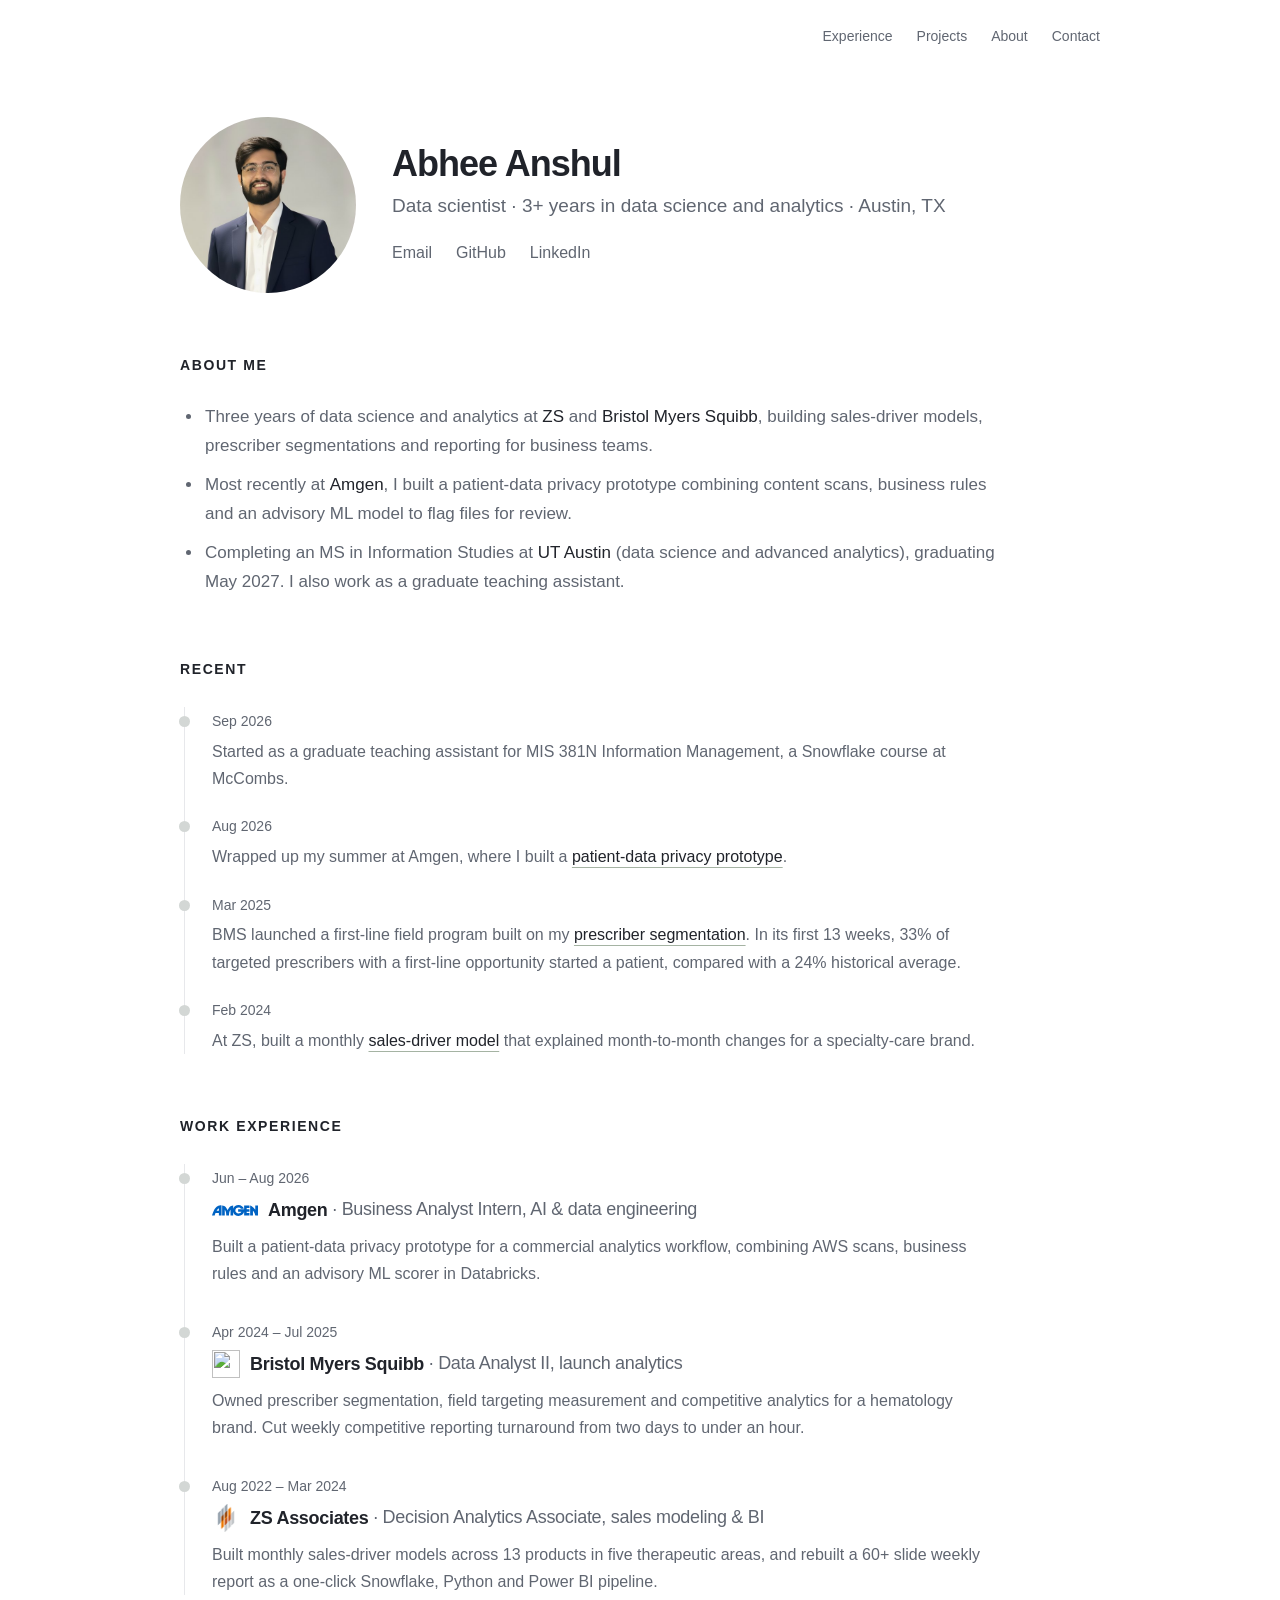
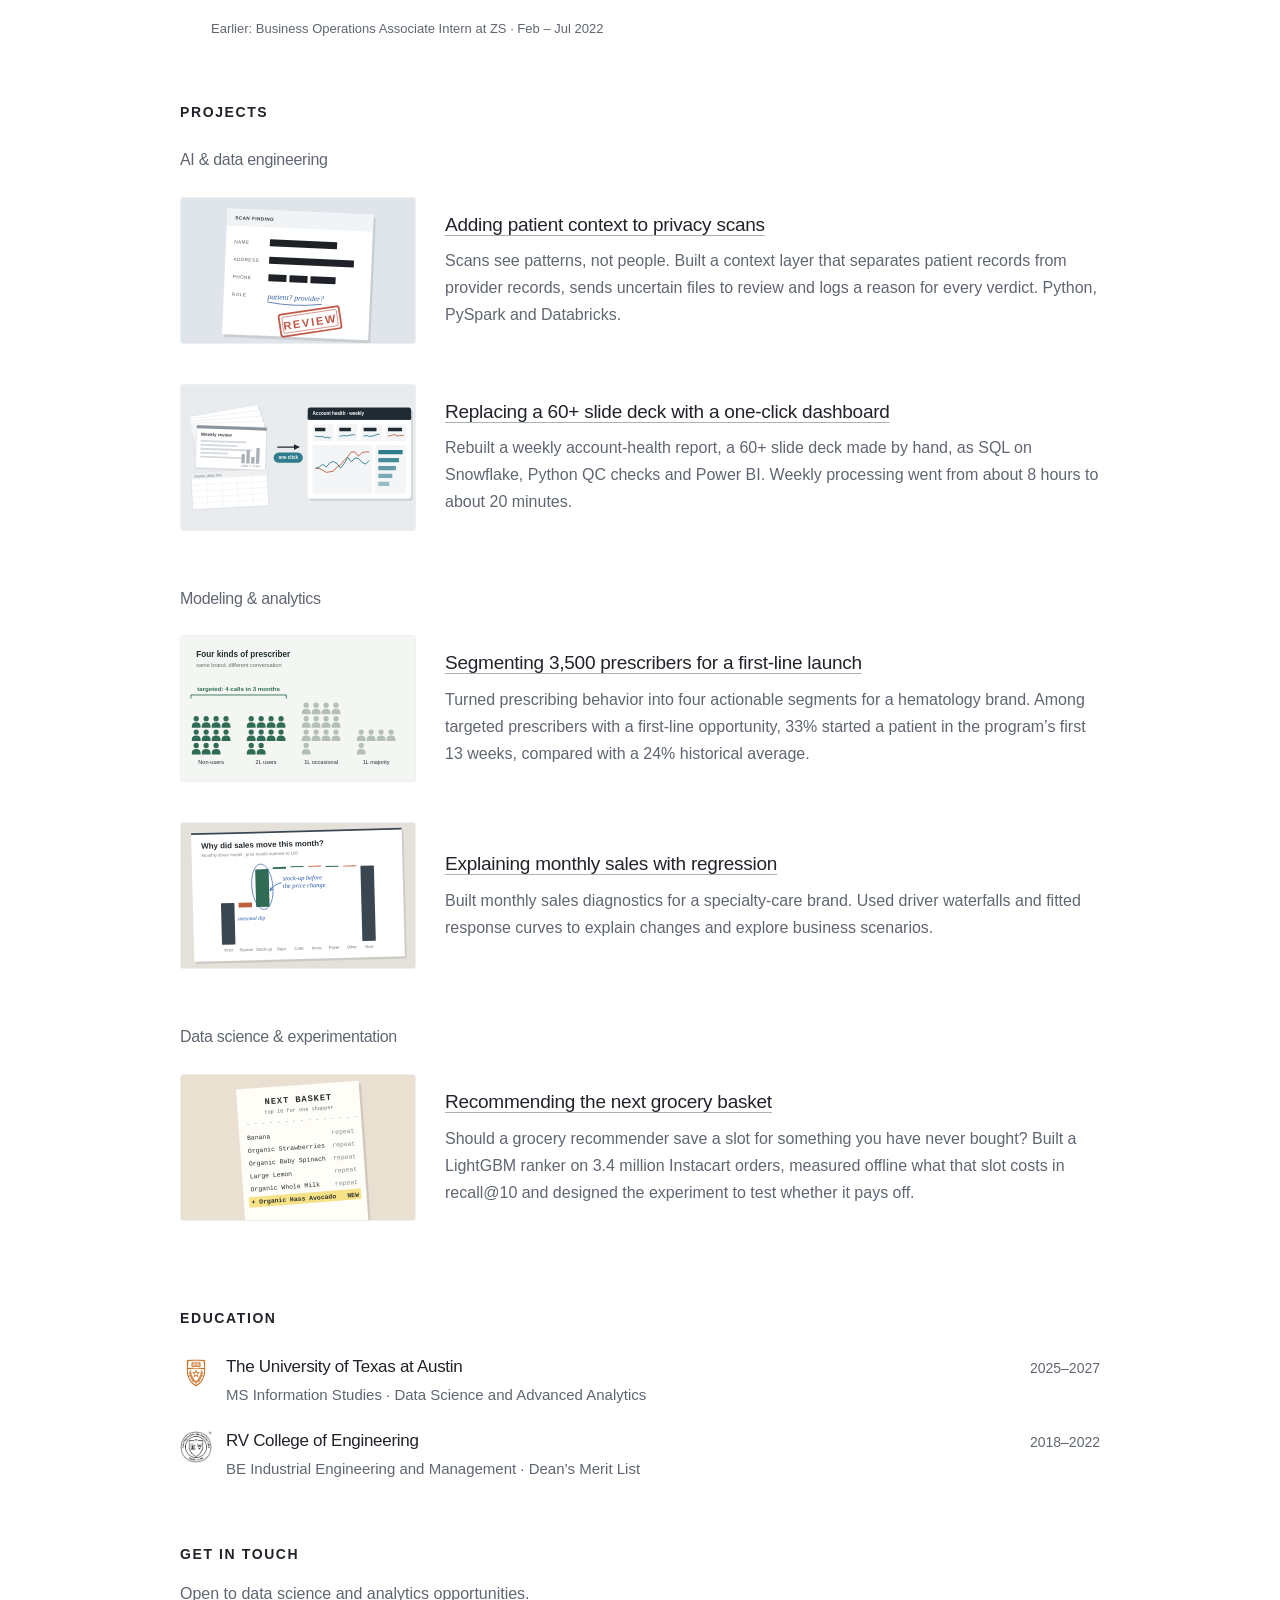
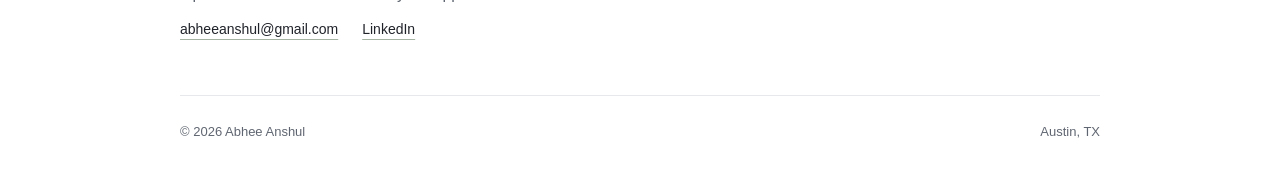
==== commit 4641d244: "Portfolio - 19th oct" ====
--- a/index.html
+++ b/index.html
@@ -1,7 +1,13 @@
-<!doctype html><html lang="en"><head><meta charset="utf-8"><meta name="viewport" content="width=device-width,initial-scale=1"><title>Abhee Anshul | Data Science &amp; Analytics</title><meta name="description" content="Selected work in recommendations, privacy controls, segmentation and diagnostic modeling. MS Information Studies at UT Austin."><meta name="theme-color" content="#fcfbf8"><meta property="og:title" content="Abhee Anshul | Data Science &amp; Analytics"><meta property="og:description" content="Selected work in recommendations, privacy controls, segmentation and diagnostic modeling. MS Information Studies at UT Austin."><meta property="og:type" content="website"><link rel="icon" href="assets/favicon.svg" type="image/svg+xml"><link rel="stylesheet" href="assets/style.css"></head><body><a class="skip" href="#main">Skip to content</a><div class="shell"><header class="topbar"><a class="wordmark" href="index.html">Abhee Anshul<span aria-hidden="true">.</span></a><nav aria-label="Main navigation"><a href="index.html#work">Work</a><a href="index.html#about">About</a><a href="index.html#contact">Contact</a></nav></header><main id="main" class="personal-home">
-    <section class="profile" aria-labelledby="name"><img class="portrait" src="assets/abhee.png" alt="Abhee Anshul" width="176" height="176"><div><h1 id="name">Abhee Anshul</h1><p class="profile-line">Data science &amp; analytics · Austin, TX</p><div class="profile-links"><a href="mailto:abheeanshul@gmail.com">Email</a><a href="https://github.com/abheeanshul">GitHub</a><a href="https://www.linkedin.com/in/abhee-anshul-b18069175/">LinkedIn</a><a href="resume.html">Resume</a></div></div></section>
-    <section id="about" class="home-section"><h2>About me</h2><ul class="about-list"><li>MS Information Studies at <strong>UT Austin</strong>, focused on data science and advanced analytics. Graduating May 2027.</li><li>Previously in commercial analytics at <strong>BMS</strong> and <strong>ZS</strong>; most recently a business analyst intern at <strong>Amgen</strong>.</li><li>Currently exploring recommendations and experiment design, alongside teaching assistant work at UT.</li></ul></section>
-    <section class="home-section" id="experience"><h2>Work experience</h2><ol class="timeline"><li><time>Jun – Aug 2026</time><h3><a class="company-link" href="https://www.amgen.com/" target="_blank" rel="noopener noreferrer"><img class="company-logo" src="assets/amgen-logo.svg" alt="" width="28" height="28">Amgen</a> <span>· Business Analyst Intern</span></h3><p>Built a patient-data privacy prototype combining AWS content scans, business rules and an advisory ML scorer in Databricks. <a class="context-link" href="work/privacy-guardrail/index.html">View project ↗</a></p></li><li><time>Apr 2024 – Jul 2025</time><h3><a class="company-link" href="https://www.bms.com/" target="_blank" rel="noopener noreferrer"><img class="company-logo" src="assets/bms-logo.ico" alt="" width="28" height="28">Bristol Myers Squibb</a> <span>· Data Analyst II</span></h3><p>Prescriber segmentation, field targeting and adoption measurement in hematology. Automated a weekly competitive readout from two days to under an hour. <a class="context-link" href="work/first-line-adoption/index.html">View project ↗</a></p></li><li><time>Aug 2022 – Mar 2024</time><h3><a class="company-link" href="https://www.zs.com/" target="_blank" rel="noopener noreferrer"><img class="company-logo" src="assets/zs-logo.ico" alt="" width="28" height="28">ZS Associates</a> <span>· Decision Analytics Associate</span></h3><p>Commercial analytics and sales-driver modeling across 13 products and five therapeutic areas. Rebuilt reporting with Python, Snowflake and Power BI. <a class="context-link" href="work/sales-drivers/index.html">View project ↗</a></p></li></ol><p class="earlier">Earlier: Business Operations Associate Intern at ZS · Feb – Jul 2022</p></section>
-    <section id="work" class="home-section"><h2>Selected projects</h2><div class="project-group"><h3 class="group-title">Machine learning & data systems</h3><article class="project-row"><a class="project-image" href="work/next-basket/index.html" aria-label="Explore Recommending the next grocery basket"><img src="assets/recall_by_model.png" alt="Project visualization: Recommending the next grocery basket" loading="lazy"></a><div><h3><a href="work/next-basket/index.html">Recommending the next grocery basket</a></h3><p>Built a LightGBM recommender using 3.4 million grocery orders, then measured the tradeoff between predicting repeat purchases and introducing new products.</p></div></article><article class="project-row"><a class="project-image" href="work/privacy-guardrail/index.html" aria-label="Explore Adding patient context to privacy scans"><img src="assets/privacy-preview.svg" alt="Project visualization: Adding patient context to privacy scans" loading="lazy"></a><div><h3><a href="work/privacy-guardrail/index.html">Adding patient context to privacy scans</a></h3><p>Built a privacy guardrail that interprets scan findings using patient and provider context, routes uncertain files for review and records the reason behind each decision. Python, PySpark and Databricks.</p></div></article></div><div class="project-group"><h3 class="group-title">Commercial analytics</h3><article class="project-row"><a class="project-image" href="work/first-line-adoption/index.html" aria-label="Explore Finding the next opportunity for a hematology brand"><img src="assets/segment-opportunities.svg" alt="Project visualization: Finding the next opportunity for a hematology brand" loading="lazy"></a><div><h3><a href="work/first-line-adoption/index.html">Finding the next opportunity for a hematology brand</a></h3><p>Segmented 3,500 prescribers by treatment behavior to guide a first-line adoption program. Measured 33% conversion against a 24% historical baseline.</p></div></article><article class="project-row"><a class="project-image" href="work/sales-drivers/index.html" aria-label="Explore Explaining monthly sales with regression"><img src="assets/sales-waterfall.svg" alt="Project visualization: Explaining monthly sales with regression" loading="lazy"></a><div><h3><a href="work/sales-drivers/index.html">Explaining monthly sales with regression</a></h3><p>Built monthly sales diagnostics for a specialty-care brand. Used driver waterfalls and fitted response curves to explain changes and explore business scenarios.</p></div></article></div></section>
-    <section class="home-section" id="education"><h2>Education</h2><div class="education-row"><div><h3>The University of Texas at Austin</h3><p>MS Information Studies · Data Science and Advanced Analytics</p></div><span>2025–2027</span></div><div class="education-row"><div><h3>RV College of Engineering</h3><p>BE Industrial Engineering and Management · Dean’s Merit List</p></div><span>2018–2022</span></div></section>
-    <section id="contact" class="home-section personal-contact"><h2>Get in touch</h2><p>I’m looking for data science and analytics roles starting after May 2027.</p><a href="mailto:abheeanshul@gmail.com">abheeanshul@gmail.com</a></section></main><footer class="footer"><span>© 2026 Abhee Anshul</span><span>Austin, TX</span></footer></div></body></html>+<!doctype html><html lang="en"><head><meta charset="utf-8"><meta name="viewport" content="width=device-width,initial-scale=1"><title>Abhee Anshul | Data Science &amp; Analytics</title><meta name="description" content="Selected work in recommendations, privacy controls, segmentation and diagnostic modeling. MS Information Studies at UT Austin."><meta name="theme-color" content="#ffffff"><meta property="og:title" content="Abhee Anshul | Data Science &amp; Analytics"><meta property="og:description" content="Selected work in recommendations, privacy controls, segmentation and diagnostic modeling. MS Information Studies at UT Austin."><meta property="og:type" content="website"><meta property="og:image" content="https://abheeanshul.github.io/assets/og-card.png"><meta property="og:image:width" content="1200"><meta property="og:image:height" content="630"><meta name="twitter:card" content="summary_large_image"><link rel="icon" href="assets/favicon.svg" type="image/svg+xml"><link rel="stylesheet" href="assets/style.css"></head><body><a class="skip" href="#main">Skip to content</a><div class="shell"><header class="topbar"><nav aria-label="Main navigation"><a href="./#experience">Experience</a><a href="./#work">Projects</a><a href="./#about">About</a><a href="./#contact">Contact</a></nav></header><main id="main" class="personal-home">
+    <section class="profile" aria-labelledby="name"><img class="portrait" src="assets/abhee.jpg" alt="Abhee Anshul" width="176" height="176"><div><h1 id="name">Abhee Anshul</h1><p class="profile-line">Data scientist · 3+ years in data science and analytics · Austin, TX</p><div class="profile-links"><a href="mailto:abheeanshul@gmail.com">Email</a><a href="https://github.com/abheeanshul">GitHub</a><a href="https://www.linkedin.com/in/abhee-anshul-b18069175/">LinkedIn</a></div></div></section>
+    <section id="about" class="home-section"><h2>About me</h2><ul class="about-list"><li>Three years of data science and analytics at <strong>ZS</strong> and <strong>Bristol Myers Squibb</strong>, building sales-driver models, prescriber segmentations and reporting for business teams.</li><li>Most recently at <strong>Amgen</strong>, I built a patient-data privacy prototype combining content scans, business rules and an advisory ML model to flag files for review.</li><li>Completing an MS in Information Studies at <strong>UT Austin</strong> (data science and advanced analytics), graduating May 2027. I also work as a graduate teaching assistant.</li></ul></section>
+    <section id="recent" class="home-section"><h2>Recent</h2><ol class="timeline recent">
+<li><time>Sep 2026</time><p>Started as a graduate teaching assistant for MIS 381N Information Management, a Snowflake course at McCombs.</p></li>
+<li><time>Aug 2026</time><p>Wrapped up my summer at Amgen, where I built a <a href="work/privacy-guardrail/">patient-data privacy prototype</a>.</p></li>
+<li><time>Mar 2025</time><p>BMS launched a first-line field program built on my <a href="work/first-line-adoption/">prescriber segmentation</a>. In its first 13 weeks, 33% of targeted prescribers with a first-line opportunity started a patient, compared with a 24% historical average.</p></li>
+<li><time>Feb 2024</time><p>At ZS, built a monthly <a href="work/sales-drivers/">sales-driver model</a> that explained month-to-month changes for a specialty-care brand.</p></li>
+</ol></section>
+    <section class="home-section" id="experience"><h2>Work experience</h2><ol class="timeline"><li><time>Jun – Aug 2026</time><h3><a class="company-link" href="https://www.amgen.com/" target="_blank" rel="noopener noreferrer"><img class="company-logo" src="assets/amgen-logo.svg" alt="" width="28" height="28">Amgen</a> <span><b class="role-dot" aria-hidden="true">· </b>Business Analyst Intern, AI &amp; data engineering</span></h3><p>Built a patient-data privacy prototype for a commercial analytics workflow, combining AWS scans, business rules and an advisory ML scorer in Databricks.</p></li><li><time>Apr 2024 – Jul 2025</time><h3><a class="company-link" href="https://www.bms.com/" target="_blank" rel="noopener noreferrer"><img class="company-logo" src="assets/bms-logo.ico" alt="" width="28" height="28">Bristol Myers Squibb</a> <span><b class="role-dot" aria-hidden="true">· </b>Data Analyst II, launch analytics</span></h3><p>Owned prescriber segmentation, field targeting measurement and competitive analytics for a hematology brand. Cut weekly competitive reporting turnaround from two days to under an hour.</p></li><li><time>Aug 2022 – Mar 2024</time><h3><a class="company-link" href="https://www.zs.com/" target="_blank" rel="noopener noreferrer"><img class="company-logo" src="assets/zs-logo.ico" alt="" width="28" height="28">ZS Associates</a> <span><b class="role-dot" aria-hidden="true">· </b>Decision Analytics Associate, sales modeling &amp; BI</span></h3><p>Built monthly sales-driver models across 13 products in five therapeutic areas, and rebuilt a 60+ slide weekly report as a one-click Snowflake, Python and Power BI pipeline.</p></li></ol><p class="earlier">Earlier: Business Operations Associate Intern at ZS · Feb – Jul 2022</p></section>
+    <section id="work" class="home-section"><h2>Projects</h2><div class="project-group"><h3 class="group-title">AI &amp; data engineering</h3><article class="project-row"><a class="project-image" href="work/privacy-guardrail/" aria-label="Explore Adding patient context to privacy scans"><img src="assets/thumb-privacy.svg" alt="A redacted record asking whether it describes a patient or a provider, stamped review" loading="lazy"></a><div><h3><a href="work/privacy-guardrail/">Adding patient context to privacy scans</a></h3><p>Scans see patterns, not people. Built a context layer that separates patient records from provider records, sends uncertain files to review and logs a reason for every verdict. Python, PySpark and Databricks.</p></div></article><article class="project-row"><a class="project-image" href="work/account-dashboard/" aria-label="Explore Replacing a 60+ slide deck with a one-click dashboard"><img src="assets/thumb-dashboard.svg" alt="A stack of report slides and a spreadsheet turned into a dashboard with one click" loading="lazy"></a><div><h3><a href="work/account-dashboard/">Replacing a 60+ slide deck with a one-click dashboard</a></h3><p>Rebuilt a weekly account-health report, a 60+ slide deck made by hand, as SQL on Snowflake, Python QC checks and Power BI. Weekly processing went from about 8 hours to about 20 minutes.</p></div></article></div><div class="project-group"><h3 class="group-title">Modeling &amp; analytics</h3><article class="project-row"><a class="project-image" href="work/first-line-adoption/" aria-label="Explore Segmenting 3,500 prescribers for a first-line launch"><img src="assets/thumb-segmentation.svg" alt="Prescribers drawn as people in four segments, two of them targeted" loading="lazy"></a><div><h3><a href="work/first-line-adoption/">Segmenting 3,500 prescribers for a first-line launch</a></h3><p>Turned prescribing behavior into four actionable segments for a hematology brand. Among targeted prescribers with a first-line opportunity, 33% started a patient in the program’s first 13 weeks, compared with a 24% historical average.</p></div></article><article class="project-row"><a class="project-image" href="work/sales-drivers/" aria-label="Explore Explaining monthly sales with regression"><img src="assets/thumb-sales.svg" alt="A slide asking why sales moved this month, with a waterfall and handwritten notes" loading="lazy"></a><div><h3><a href="work/sales-drivers/">Explaining monthly sales with regression</a></h3><p>Built monthly sales diagnostics for a specialty-care brand. Used driver waterfalls and fitted response curves to explain changes and explore business scenarios.</p></div></article></div><div class="project-group"><h3 class="group-title">Data science &amp; experimentation</h3><article class="project-row"><a class="project-image" href="work/next-basket/" aria-label="Explore Recommending the next grocery basket"><img src="assets/thumb-next-basket.svg" alt="A grocery receipt of ten recommended items with one new product highlighted" loading="lazy"></a><div><h3><a href="work/next-basket/">Recommending the next grocery basket</a></h3><p>Should a grocery recommender save a slot for something you have never bought? Built a LightGBM ranker on 3.4 million Instacart orders, measured offline what that slot costs in recall@10 and designed the experiment to test whether it pays off.</p></div></article></div></section>
+    <section class="home-section" id="education"><h2>Education</h2><div class="education-row"><div class="school"><img src="assets/ut-logo.png" alt="" width="32" height="32"><div><h3><a href="https://www.utexas.edu/" target="_blank" rel="noopener noreferrer">The University of Texas at Austin</a></h3><p>MS Information Studies · Data Science and Advanced Analytics</p></div></div><span>2025–2027</span></div><div class="education-row"><div class="school"><img src="assets/rvce-logo.png" alt="" width="32" height="32"><div><h3><a href="https://rvce.edu.in/" target="_blank" rel="noopener noreferrer">RV College of Engineering</a></h3><p>BE Industrial Engineering and Management · Dean’s Merit List</p></div></div><span>2018–2022</span></div></section>
+    <section id="contact" class="home-section personal-contact"><h2>Get in touch</h2><p>Open to data science and analytics opportunities.</p><div class="contact-links"><a href="mailto:abheeanshul@gmail.com">abheeanshul@gmail.com</a><a href="https://www.linkedin.com/in/abhee-anshul-b18069175/">LinkedIn</a></div></section></main><footer class="footer"><span>© 2026 Abhee Anshul</span><span>Austin, TX</span></footer></div></body></html>
--- a/assets/style.css
+++ b/assets/style.css
@@ -1,17 +1,25 @@
-
-
-:root{--ink:#24352c;--muted:#637066;--accent:#355c44;--paper:#fcfbf8;--line:#e1e4dc;--panel:#eff2eb;--serif:Georgia,'Times New Roman',serif;--sans:ui-sans-serif,-apple-system,BlinkMacSystemFont,'Segoe UI',sans-serif}
-*{box-sizing:border-box}html{scroll-behavior:smooth;scroll-padding-top:30px}body{margin:0;background:var(--paper);color:var(--ink);font:16px/1.75 var(--sans);-webkit-font-smoothing:antialiased}a{color:inherit;text-decoration-color:#a5b3a3;text-underline-offset:5px}a:hover{color:var(--accent);text-decoration-color:var(--accent)}a:focus-visible,button:focus-visible,summary:focus-visible{outline:2px solid var(--accent);outline-offset:6px}button{font:inherit}img{display:block;max-width:100%;height:auto}p{margin:0 0 1.15em}h1,h2,h3{line-height:1.18;font-weight:400}h1,h2{font-family:var(--serif)}h1{font-size:clamp(38px,6vw,58px);letter-spacing:-1.7px;margin:16px 0 22px}h2{font-size:30px;letter-spacing:-.6px;margin:0 0 22px}h3{font-size:20px;margin:0 0 10px;letter-spacing:-.3px}strong{font-weight:600}.shell{max-width:1000px;padding:0 40px;margin:auto}.topbar{display:flex;align-items:center;justify-content:space-between;padding:28px 0;border-bottom:1px solid var(--line);gap:24px}.wordmark{font-size:15px;font-weight:600;text-decoration:none}.topbar nav{display:flex;gap:24px;font-size:13px;color:var(--muted)}.topbar nav a{text-decoration:none}.skip{position:fixed;left:15px;top:-80px;background:var(--paper);padding:12px;z-index:10}.skip:focus{top:15px}.intro{max-width:710px;padding:76px 0 62px}.eyebrow,.section-label{font-size:11px;font-weight:600;text-transform:uppercase;letter-spacing:1.7px;color:var(--accent)}.intro .bio{max-width:640px;color:var(--muted);font-size:17px}.intro .bio a{color:var(--ink)}.intro-links{display:flex;gap:23px;font-size:13px;margin-top:26px}.status{display:flex;align-items:center;gap:9px;margin-top:25px;font-size:12px;color:var(--muted)}.status:before{content:'';width:6px;height:6px;border-radius:50%;background:#668765}.section-head{display:flex;align-items:end;justify-content:space-between;gap:15px;margin-bottom:26px}.section-head h2{margin:0}.section-count{font-size:12px;color:var(--muted)}.projects-section{padding:35px 0 68px;border-top:1px solid var(--line)}.filters{display:flex;gap:6px;margin:0 0 28px}.filter{border:1px solid transparent;background:none;color:var(--muted);padding:5px 12px;border-radius:20px;font-size:12px;cursor:pointer}.filter[aria-pressed=true]{background:#e9eee4;color:var(--accent);border-color:#d9e0d1}.project-row{display:grid;grid-template-columns:250px 1fr;gap:34px;padding:28px 0;border-top:1px solid var(--line);align-items:center}.project-row[hidden]{display:none}.project-image{border-radius:6px;overflow:hidden;display:block}.project-image img{width:100%;transition:transform .25s}.project-image:hover img{transform:scale(1.025)}.project-meta{font-size:11px;color:var(--muted);margin:0 0 8px}.project-row h3 a{text-decoration:none}.project-row h3 a:hover{text-decoration:underline}.project-row p{font-size:14px;line-height:1.7;color:var(--muted);margin-bottom:11px}.read-link{font-size:12px;text-decoration:none;color:var(--accent)}.tags{font-size:11px;color:var(--muted);margin-top:13px}.experience-section,.about-section{border-top:1px solid var(--line);padding:44px 0 50px}.experience-row{display:grid;grid-template-columns:140px 1fr;gap:30px;padding:19px 0}.experience-row time{font-size:12px;color:var(--muted);padding-top:3px}.experience-row h3{font-size:16px;font-weight:600;margin:0 0 3px}.role{font-size:12px;color:var(--accent);margin:0 0 8px}.experience-row .description{font-size:14px;color:var(--muted);max-width:620px;margin:0}.about-grid{display:grid;grid-template-columns:1fr 1fr;gap:50px;font-size:14px;color:var(--muted)}.about-grid h3{font-size:15px;font-weight:600;color:var(--ink)}.education{font-size:13px}.education strong{color:var(--ink)}.contact-section{border-top:1px solid var(--line);padding:48px 0}.contact-section h2{margin-bottom:13px}.contact-section p{font-size:14px;color:var(--muted)}.contact-links{display:flex;flex-wrap:wrap;gap:24px;font-size:14px}.footer{padding:22px 0 30px;border-top:1px solid var(--line);display:flex;justify-content:space-between;font-size:11px;color:var(--muted)}.article-shell{max-width:840px;margin:auto;padding:0 40px}.back{display:inline-block;margin-top:40px;font-size:12px;color:var(--muted);text-decoration:none}.article-header{padding:45px 0 20px}.article-header h1{font-size:clamp(34px,5vw,50px);max-width:740px}.subtitle{font-size:18px;color:var(--muted);max-width:630px}.takeaway{border-left:2px solid #73916c;padding:4px 0 4px 20px;margin:25px 0 30px;font-size:17px;color:var(--accent)}.article-meta{display:grid;grid-template-columns:1fr 1fr;gap:24px;padding:20px 0;border-top:1px solid var(--line);border-bottom:1px solid var(--line);font-size:12px;color:var(--muted)}.article-meta span{display:block;color:var(--accent);font-size:10px;letter-spacing:1px;text-transform:uppercase;margin-bottom:6px}.article-hero{margin:28px 0 40px;border-radius:8px}.prose-section{margin:44px 0}.prose-section h2{font-size:27px;margin-bottom:20px}.prose-section p,.prose-section li{font-size:15px;color:#4a584e}.prose-section strong{color:var(--ink)}.prose-section li{padding-left:6px;margin-bottom:13px}figure{margin:30px 0}figure img{background:#f4f5f1;border-radius:7px;width:100%}figcaption{font-size:12px;line-height:1.65;color:var(--muted);margin-top:13px}.source-note{font-size:12px;line-height:1.7;color:var(--muted);border-bottom:1px solid var(--line);padding-bottom:22px}.comparison{display:grid;grid-template-columns:1fr 1fr;gap:22px;background:var(--panel);border-radius:8px;padding:30px;margin:25px 0}.comparison>div{display:flex;flex-direction:column}.comparison-label{font-size:12px;color:var(--muted)}.comparison strong{font:46px/1.4 var(--serif);color:var(--accent)}.comparison span:last-child{font-size:11px;color:var(--muted)}.table-wrap{overflow:auto}table{border-collapse:collapse;width:100%;font-size:13px;margin:20px 0 28px}caption{text-align:left;font-size:12px;color:var(--muted);margin-bottom:12px}th,td{padding:13px 12px;border-bottom:1px solid var(--line);text-align:left}thead{background:var(--panel)}tbody th{font-weight:400}td{white-space:nowrap}.article-bottom{border-top:1px solid var(--line);padding:30px 0 48px;display:flex;justify-content:space-between;gap:25px;font-size:13px}.article-bottom span{display:block;font-size:10px;text-transform:uppercase;letter-spacing:1px;color:var(--muted);margin-bottom:6px}.article-bottom a:last-child{text-align:right}.resume{padding:50px 0;max-width:780px}.resume h1{font-size:42px}.resume section{margin-top:35px}.print-button{padding:6px 16px;border:1px solid var(--line);background:var(--panel);border-radius:5px;cursor:pointer}.resume li{font-size:14px;color:var(--muted);margin-bottom:10px}.resume h2{font-size:25px}.resume h3{font-size:17px;font-weight:600}.resume .subtitle{font-size:14px}.resume-date{font-size:12px;color:var(--muted)}
-@media(min-width:1250px){.shell{max-width:1030px}}
-@media(max-width:700px){.shell,.article-shell{padding:0 24px}.topbar{padding:22px 0}.topbar nav{gap:15px;font-size:12px}.intro{padding:52px 0 40px}.intro .bio{font-size:16px}h1{letter-spacing:-1px}.project-row{grid-template-columns:1fr;gap:20px;padding:25px 0 30px}.project-image{max-width:100%}.project-image img{height:auto;object-fit:contain}.project-row h3{font-size:22px}.experience-row{grid-template-columns:1fr;gap:5px}.about-grid{grid-template-columns:1fr;gap:22px}.article-header{padding-top:30px}.article-meta{grid-template-columns:1fr;gap:15px}.comparison{padding:20px;gap:16px}.comparison strong{font-size:40px}.comparison-label{font-size:11px}.footer{gap:20px}.filters{gap:2px}.filter{padding:5px 10px}.article-bottom{font-size:12px}.article-bottom a{max-width:48%}}
-@media(prefers-reduced-motion:reduce){html{scroll-behavior:auto}*{transition:none!important}}
-@media print{body{background:white;font-size:11px}.topbar,.footer,.print-button,.skip{display:none}.resume{padding:0}.shell{max-width:none;padding:0}.resume section{break-inside:avoid;margin-top:22px}.resume h1{font-size:30px}.resume h2{font-size:20px}.resume li{font-size:11px}.resume h3{font-size:14px}a{text-decoration:none}@page{margin:18mm}}
-
-.company-link{display:inline-flex;align-items:center;gap:10px;text-decoration:none;vertical-align:middle}.company-link:hover{text-decoration:underline}.company-logo{width:28px;height:28px;object-fit:contain}.company-link[href*=amgen] .company-logo{width:46px}
-
-:root{--ink:#20232a;--muted:#606671;--accent:#286351;--paper:#fff;--line:#e7e8eb;--panel:#f5f7f6;--serif:var(--sans)}
-body{font-size:17px;line-height:1.7}.shell{max-width:1000px}.topbar{border:0;padding:25px 0}.topbar nav{font-size:14px}.wordmark{font-weight:500}.footer{font-size:13px;padding:25px 0 40px}.personal-home h2{font-family:var(--sans);font-size:14px;letter-spacing:1.6px;text-transform:uppercase;font-weight:600;margin:0 0 30px}.profile{display:flex;align-items:center;gap:36px;padding:43px 0 0}.portrait{width:176px;height:176px;object-fit:cover;object-position:center 27%;border-radius:50%}.profile h1{font-family:var(--sans);font-size:36px;font-weight:650;letter-spacing:-1px;margin:0 0 4px}.profile-line{font-size:19px;color:var(--muted);margin:0 0 17px}.profile-links{display:flex;gap:24px;flex-wrap:wrap;font-size:16px;color:var(--muted)}.profile-links a{text-decoration:none}.profile-links a:hover{text-decoration:underline}.home-section{margin:64px 0 0}.personal-intro{max-width:740px;font-size:19px;color:var(--ink);margin-bottom:18px}.about-list{padding-left:23px;color:var(--muted);margin:0;max-width:820px}.about-list li{padding-left:2px;margin:10px 0}.about-list strong{font-weight:500;color:var(--ink)}.timeline{list-style:none;padding:0 0 0 27px;margin:0 0 0 4px;border-left:1px solid var(--line)}.timeline li{position:relative;padding:0 0 31px}.timeline li:last-child{padding-bottom:0}.timeline li:before{content:'';position:absolute;left:-33px;top:9px;width:11px;height:11px;border-radius:50%;background:#d3d7d5}.timeline time{font-size:14px;color:var(--muted)}.timeline h3{font-size:18px;font-weight:550;line-height:1.6;margin:2px 0 8px}.timeline h3 span{font-weight:400;color:var(--muted)}.timeline p{font-size:16px;color:var(--muted);margin:0;max-width:780px}.context-link{font-size:13px;white-space:nowrap;color:var(--accent)}.earlier{font-size:13px;color:var(--muted);margin:23px 0 0 31px}.group-title{font-size:16px;font-weight:500;color:var(--muted);margin-bottom:12px}.project-group+.project-group{margin-top:34px}.project-row{grid-template-columns:236px 1fr;gap:29px;border:0;padding:15px 0 25px;align-items:center}.project-row h3{font-size:19px;line-height:1.4;font-weight:500;letter-spacing:-.25px;margin-bottom:9px}.project-row h3 a{text-decoration:underline;text-decoration-color:#a8b4ad;text-underline-offset:4px}.project-row p{font-size:16px;line-height:1.7;margin:0}.project-image{border-radius:3px;border:1px solid #edf0ed;background:#fafbf9}.project-image img{width:100%;height:145px;object-fit:contain;transition:none}.project-image:hover img{transform:none}.education-row{display:flex;justify-content:space-between;gap:25px;margin-bottom:24px}.education-row h3{font-size:17px;font-weight:500;margin:0 0 5px}.education-row p{font-size:15px;color:var(--muted);margin:0}.education-row>span{font-size:14px;color:var(--muted);white-space:nowrap}.personal-contact{padding-bottom:54px}.personal-contact h2{margin-bottom:18px}.personal-contact p{font-size:16px;color:var(--muted);margin-bottom:10px}.personal-contact>a{font-size:16px}.article-header h1{font-weight:600;font-size:40px;letter-spacing:-1px}.prose-section h2{font-size:24px;font-weight:550}.prose-section p,.prose-section li{font-size:17px;color:#515963}.article-shell{max-width:900px}.article-meta{font-size:14px}.source-note,figcaption{font-size:13px}.article-bottom{font-size:14px}.subtitle{max-width:740px}.comparison strong{font-family:var(--sans)}
-@media(max-width:700px){.profile{gap:23px;padding-top:26px}.portrait{width:116px;height:116px}.profile h1{font-size:30px}.profile-line{font-size:16px}.profile-links{font-size:14px;gap:14px}.home-section{margin-top:48px}.personal-intro{font-size:18px}.about-list{font-size:16px}.project-row{grid-template-columns:1fr;gap:17px;padding-bottom:30px}.project-image{max-width:360px}.project-image img{height:185px}.project-row h3{font-size:20px}.education-row{flex-direction:column;gap:5px}.timeline h3 span{display:block;font-size:15px}.article-header h1{font-size:33px}.footer{font-size:12px}}
-@media(max-width:420px){.profile{align-items:flex-start;flex-direction:column;gap:21px}.portrait{width:115px;height:115px}.profile h1{font-size:32px}.profile-links{font-size:15px;gap:22px}.topbar nav{gap:17px}.personal-home h2{margin-bottom:24px}}
-
-.sr-only{position:absolute;width:1px;height:1px;padding:0;margin:-1px;overflow:hidden;clip:rect(0,0,0,0);white-space:nowrap;border:0}+
+
+:root{--ink:#24352c;--muted:#637066;--accent:#355c44;--paper:#fcfbf8;--line:#e1e4dc;--panel:#eff2eb;--serif:Georgia,'Times New Roman',serif;--sans:ui-sans-serif,-apple-system,BlinkMacSystemFont,'Segoe UI',sans-serif}
+*{box-sizing:border-box}html{scroll-behavior:smooth;scroll-padding-top:30px}body{margin:0;background:var(--paper);color:var(--ink);font:16px/1.75 var(--sans);-webkit-font-smoothing:antialiased}a{color:inherit;text-decoration-color:#a5b3a3;text-underline-offset:5px}a:hover{color:var(--accent);text-decoration-color:var(--accent)}a:focus-visible,button:focus-visible,summary:focus-visible{outline:2px solid var(--accent);outline-offset:6px}button{font:inherit}img{display:block;max-width:100%;height:auto}p{margin:0 0 1.15em}h1,h2,h3{line-height:1.18;font-weight:400}h1,h2{font-family:var(--serif)}h1{font-size:clamp(38px,6vw,58px);letter-spacing:-1.7px;margin:16px 0 22px}h2{font-size:30px;letter-spacing:-.6px;margin:0 0 22px}h3{font-size:20px;margin:0 0 10px;letter-spacing:-.3px}strong{font-weight:600}.shell{max-width:1000px;padding:0 40px;margin:auto}.topbar{display:flex;align-items:center;justify-content:space-between;padding:28px 0;border-bottom:1px solid var(--line);gap:24px}.wordmark{font-size:15px;font-weight:600;text-decoration:none}.topbar nav{display:flex;gap:24px;font-size:13px;color:var(--muted)}.topbar nav a{text-decoration:none}.skip{position:fixed;left:15px;top:-80px;background:var(--paper);padding:12px;z-index:10}.skip:focus{top:15px}.intro{max-width:710px;padding:76px 0 62px}.eyebrow{font-size:11px;font-weight:600;text-transform:uppercase;letter-spacing:1.7px;color:var(--accent)}.project-row{display:grid;grid-template-columns:250px 1fr;gap:34px;padding:28px 0;border-top:1px solid var(--line);align-items:center}.project-row[hidden]{display:none}.project-image{border-radius:6px;overflow:hidden;display:block}.project-image img{width:100%;transition:transform .25s}.project-image:hover img{transform:scale(1.025)}.project-row h3 a{text-decoration:none}.project-row h3 a:hover{text-decoration:underline}.project-row p{font-size:14px;line-height:1.7;color:var(--muted);margin-bottom:11px}.contact-links{display:flex;flex-wrap:wrap;gap:24px;font-size:14px}.footer{padding:22px 0 30px;border-top:1px solid var(--line);display:flex;justify-content:space-between;font-size:11px;color:var(--muted)}.article-shell{max-width:840px;margin:auto;padding:0 40px}.back{display:inline-block;margin-top:40px;font-size:12px;color:var(--muted);text-decoration:none}.article-header{padding:45px 0 20px}.article-header h1{font-size:clamp(34px,5vw,50px);max-width:740px}.subtitle{font-size:18px;color:var(--muted);max-width:630px}.takeaway{border-left:2px solid #73916c;padding:4px 0 4px 20px;margin:25px 0 30px;font-size:17px;color:var(--accent)}.article-meta{display:grid;grid-template-columns:1fr 1fr;gap:24px;padding:20px 0;border-top:1px solid var(--line);border-bottom:1px solid var(--line);font-size:12px;color:var(--muted)}.article-meta span{display:block;color:var(--accent);font-size:10px;letter-spacing:1px;text-transform:uppercase;margin-bottom:6px}.article-hero{margin:28px 0 40px;border-radius:8px}.prose-section{margin:44px 0}.prose-section h2{font-size:27px;margin-bottom:20px}.prose-section p,.prose-section li{font-size:15px;color:#4a584e}.prose-section strong{color:var(--ink)}.prose-section li{padding-left:6px;margin-bottom:13px}figure{margin:30px 0}figure img{background:#f4f5f1;border-radius:7px;width:100%}figcaption{font-size:12px;line-height:1.65;color:var(--muted);margin-top:13px}.source-note{font-size:12px;line-height:1.7;color:var(--muted);border-bottom:1px solid var(--line);padding-bottom:22px}.comparison{display:grid;grid-template-columns:1fr 1fr;gap:22px;background:var(--panel);border-radius:8px;padding:30px;margin:25px 0}.comparison>div{display:flex;flex-direction:column}.comparison-label{font-size:12px;color:var(--muted)}.comparison strong{font:46px/1.4 var(--serif);color:var(--accent)}.comparison span:last-child{font-size:11px;color:var(--muted)}.table-wrap{overflow:auto}table{border-collapse:collapse;width:100%;font-size:13px;margin:20px 0 28px}caption{text-align:left;font-size:12px;color:var(--muted);margin-bottom:12px}th,td{padding:13px 12px;border-bottom:1px solid var(--line);text-align:left}thead{background:var(--panel)}tbody th{font-weight:400}td{white-space:nowrap}.article-bottom{border-top:1px solid var(--line);padding:30px 0 48px;display:flex;justify-content:space-between;gap:25px;font-size:13px}.article-bottom span{display:block;font-size:10px;text-transform:uppercase;letter-spacing:1px;color:var(--muted);margin-bottom:6px}.article-bottom a:last-child{text-align:right}
+@media(min-width:1250px){.shell{max-width:1030px}}
+@media(max-width:700px){.shell,.article-shell{padding:0 24px}.topbar{padding:22px 0}.topbar nav{gap:15px;font-size:12px}.intro{padding:52px 0 40px}h1{letter-spacing:-1px}.project-row{grid-template-columns:1fr;gap:20px;padding:25px 0 30px}.project-image{max-width:100%}.project-image img{height:auto;object-fit:contain}.project-row h3{font-size:22px}.article-header{padding-top:30px}.article-meta{grid-template-columns:1fr;gap:15px}.comparison{padding:20px;gap:16px}.comparison strong{font-size:40px}.comparison-label{font-size:11px}.footer{gap:20px}.article-bottom{font-size:12px}.article-bottom a{max-width:48%}}
+@media(prefers-reduced-motion:reduce){html{scroll-behavior:auto}*{transition:none!important}}
+@media print{body{background:white;font-size:11px}.topbar,.footer,.skip{display:none}.shell{max-width:none;padding:0}a{text-decoration:none}@page{margin:18mm}}
+
+.company-link{display:inline-flex;align-items:center;gap:10px;text-decoration:none;vertical-align:middle}.company-link:hover{text-decoration:underline}.company-logo{width:28px;height:28px;object-fit:contain}.company-link[href*=amgen] .company-logo{width:46px}
+.school{display:flex;align-items:flex-start;gap:14px}.school>img{width:32px;height:32px;object-fit:contain;flex-shrink:0}.school h3 a{text-decoration:none}.school h3 a:hover{text-decoration:underline}.role-dot{font-weight:400}.footer a{text-decoration:none}.code-link{display:inline-block;margin-top:20px;font-size:15px}.education-row a:focus-visible{outline-offset:3px}
+@media(max-width:700px){.role-dot{display:none}.education-row>span{padding-left:46px}.topbar nav{flex-wrap:wrap;justify-content:flex-end;gap:12px}.footer{flex-wrap:wrap}.school p{font-size:14px}}
+
+:root{--ink:#20232a;--muted:#606671;--accent:#286351;--paper:#fff;--line:#e7e8eb;--panel:#f5f7f6;--serif:var(--sans)}
+body{font-size:17px;line-height:1.7}.shell{max-width:1000px}.topbar{border:0;padding:25px 0}.topbar nav{font-size:14px}.wordmark{font-weight:500}.footer{font-size:13px;padding:25px 0 40px}.personal-home h2{font-family:var(--sans);font-size:14px;letter-spacing:1.6px;text-transform:uppercase;font-weight:600;margin:0 0 30px}.profile{display:flex;align-items:center;gap:36px;padding:43px 0 0}.portrait{width:176px;height:176px;object-fit:cover;object-position:center 27%;border-radius:50%}.profile h1{font-family:var(--sans);font-size:36px;font-weight:650;letter-spacing:-1px;margin:0 0 4px}.profile-line{font-size:19px;color:var(--muted);margin:0 0 17px}.profile-links{display:flex;gap:24px;flex-wrap:wrap;font-size:16px;color:var(--muted)}.profile-links a{text-decoration:none}.profile-links a:hover{text-decoration:underline}.home-section{margin:64px 0 0}.about-list{padding-left:23px;color:var(--muted);margin:0;max-width:820px}.about-list li{padding-left:2px;margin:10px 0}.about-list strong{font-weight:500;color:var(--ink)}.timeline{list-style:none;padding:0 0 0 27px;margin:0 0 0 4px;border-left:1px solid var(--line)}.timeline li{position:relative;padding:0 0 31px}.timeline li:last-child{padding-bottom:0}.timeline li:before{content:'';position:absolute;left:-33px;top:9px;width:11px;height:11px;border-radius:50%;background:#d3d7d5}.timeline time{font-size:14px;color:var(--muted)}.timeline h3{font-size:18px;font-weight:550;line-height:1.6;margin:2px 0 8px}.timeline h3 span{font-weight:400;color:var(--muted)}.timeline p{font-size:16px;color:var(--muted);margin:0;max-width:780px}.context-link{font-size:13px;white-space:nowrap;color:var(--accent)}.earlier{font-size:13px;color:var(--muted);margin:23px 0 0 31px}.project-row{grid-template-columns:236px 1fr;gap:29px;border:0;padding:15px 0 25px;align-items:center}.project-row h3{font-size:19px;line-height:1.4;font-weight:500;letter-spacing:-.25px;margin-bottom:9px}.project-row h3 a{text-decoration:underline;text-decoration-color:#a8b4ad;text-underline-offset:4px}.project-row p{font-size:16px;line-height:1.7;margin:0}.project-image{border-radius:3px;border:1px solid #edf0ed;background:#fafbf9}.project-image img{width:100%;height:145px;object-fit:contain;transition:none}.project-image:hover img{transform:none}.education-row{display:flex;justify-content:space-between;gap:25px;margin-bottom:24px}.education-row h3{font-size:17px;font-weight:500;margin:0 0 5px}.education-row p{font-size:15px;color:var(--muted);margin:0}.education-row>span{font-size:14px;color:var(--muted);white-space:nowrap}.personal-contact{padding-bottom:54px}.personal-contact h2{margin-bottom:18px}.personal-contact p{font-size:16px;color:var(--muted);margin-bottom:10px}.personal-contact>a{font-size:16px}.article-header h1{font-weight:600;font-size:40px;letter-spacing:-1px}.prose-section h2{font-size:24px;font-weight:550}.prose-section p,.prose-section li{font-size:17px;color:#515963}.article-shell{max-width:900px}.article-meta{font-size:14px}.source-note,figcaption{font-size:13px}.article-bottom{font-size:14px}.subtitle{max-width:740px}.comparison strong{font-family:var(--sans)}
+@media(max-width:700px){.profile{gap:23px;padding-top:26px}.portrait{width:116px;height:116px}.profile h1{font-size:30px}.profile-line{font-size:16px}.profile-links{font-size:14px;gap:14px}.home-section{margin-top:48px}.about-list{font-size:16px}.project-row{grid-template-columns:1fr;gap:17px;padding-bottom:30px}.project-image{max-width:360px}.project-image img{height:185px}.project-row h3{font-size:20px}.education-row{flex-direction:column;gap:5px}.timeline h3 span{display:block;font-size:15px}.article-header h1{font-size:33px}.footer{font-size:12px}}
+@media(max-width:420px){.profile{align-items:flex-start;flex-direction:column;gap:21px}.portrait{width:115px;height:115px}.profile h1{font-size:32px}.profile-links{font-size:15px;gap:22px}.topbar nav{gap:17px}.personal-home h2{margin-bottom:24px}}
+
+.wordmark{font-size:16px;font-weight:600;text-decoration:none;color:var(--ink)}.topbar{justify-content:space-between}
+@media(max-width:700px){.topbar{flex-wrap:wrap;row-gap:8px}}
+.project-image img{object-fit:cover}
+.recent li{padding-bottom:20px}.recent p{font-size:16px;color:var(--muted);margin:2px 0 0;max-width:780px}.recent a{color:var(--ink)}
+
+.topbar nav{margin-left:auto}
+.group-title{font-size:16px;font-weight:500;color:var(--muted);margin:0 0 12px}.project-group+.project-group{margin-top:34px}
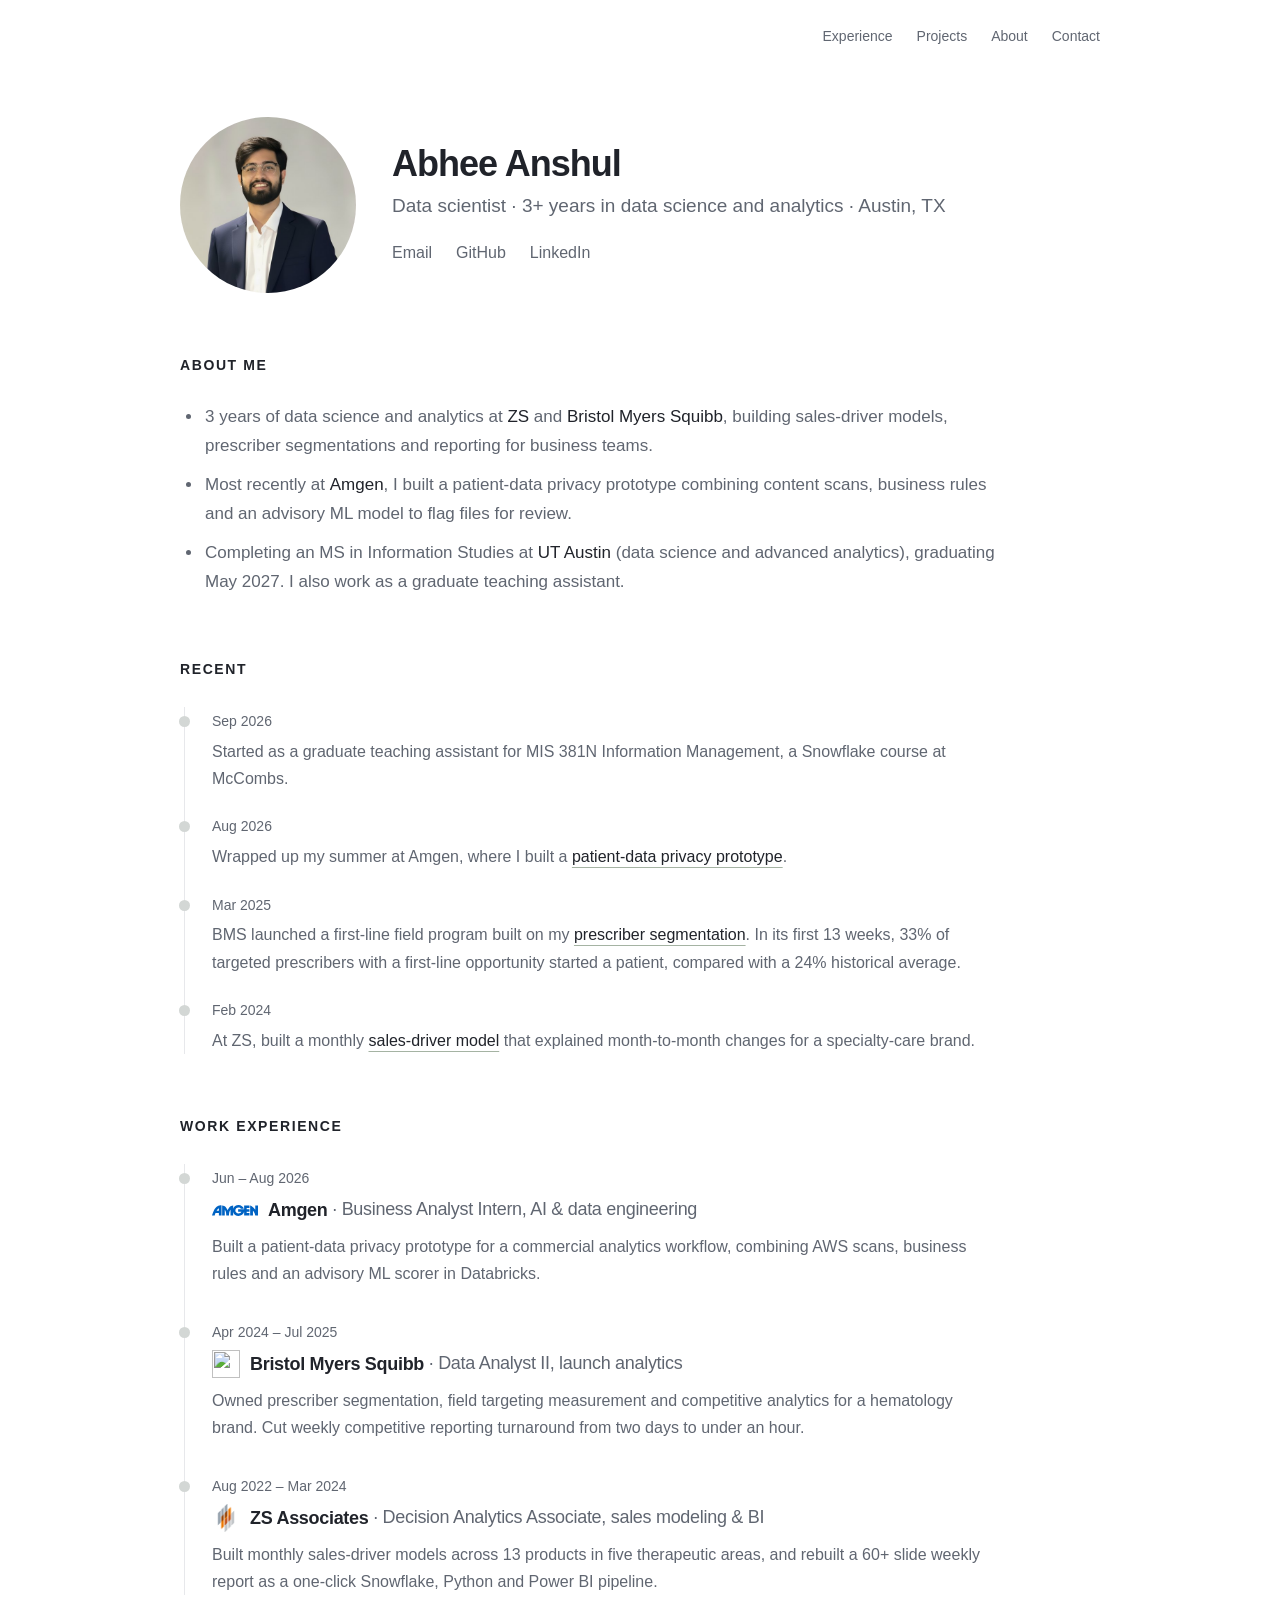
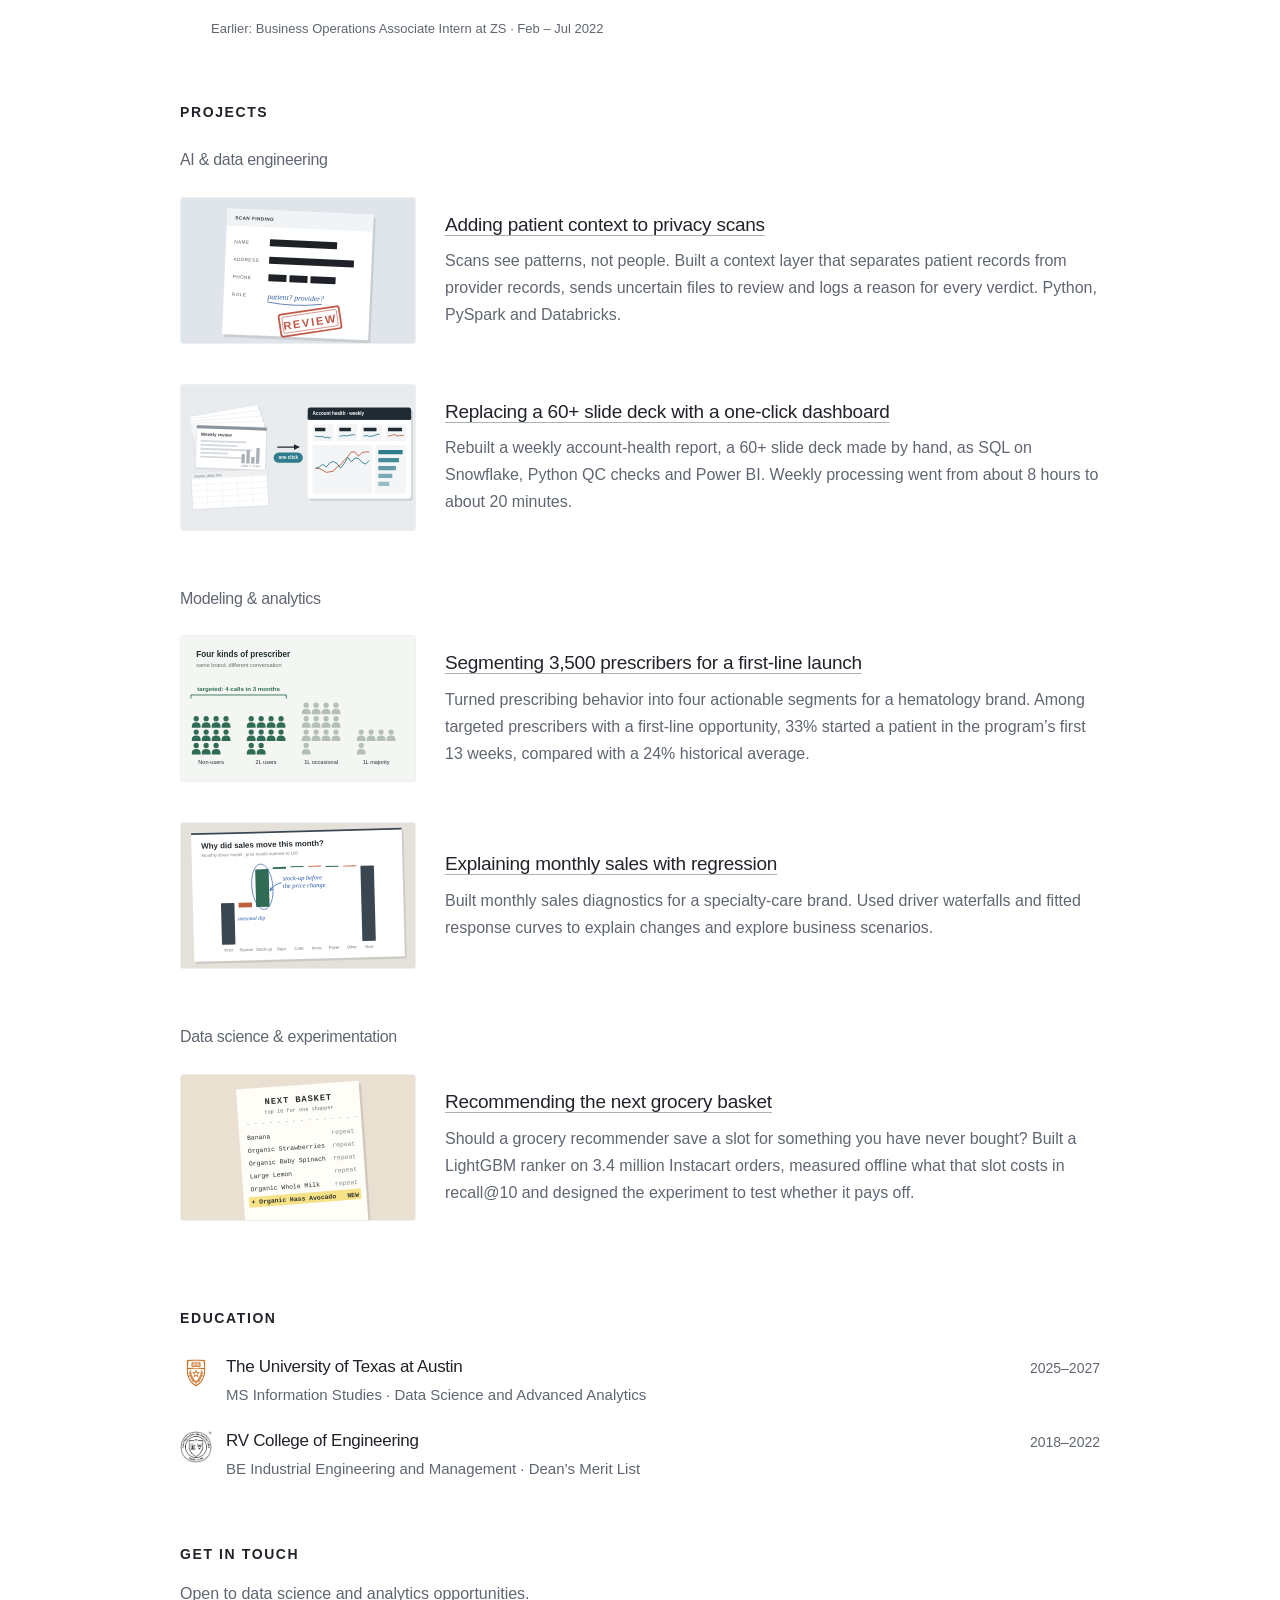
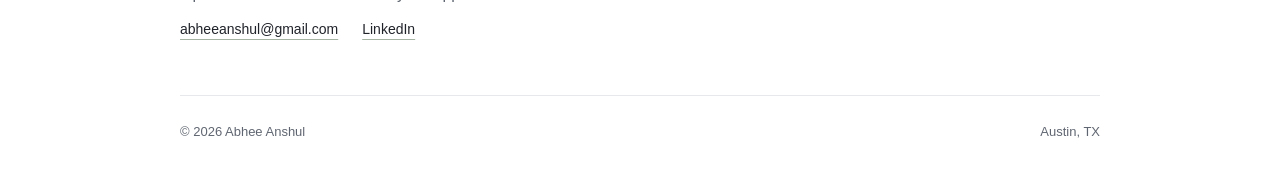
==== commit 02c44521: "Update index.html" ====
--- a/index.html
+++ b/index.html
@@ -1,6 +1,6 @@
 <!doctype html><html lang="en"><head><meta charset="utf-8"><meta name="viewport" content="width=device-width,initial-scale=1"><title>Abhee Anshul | Data Science &amp; Analytics</title><meta name="description" content="Selected work in recommendations, privacy controls, segmentation and diagnostic modeling. MS Information Studies at UT Austin."><meta name="theme-color" content="#ffffff"><meta property="og:title" content="Abhee Anshul | Data Science &amp; Analytics"><meta property="og:description" content="Selected work in recommendations, privacy controls, segmentation and diagnostic modeling. MS Information Studies at UT Austin."><meta property="og:type" content="website"><meta property="og:image" content="https://abheeanshul.github.io/assets/og-card.png"><meta property="og:image:width" content="1200"><meta property="og:image:height" content="630"><meta name="twitter:card" content="summary_large_image"><link rel="icon" href="assets/favicon.svg" type="image/svg+xml"><link rel="stylesheet" href="assets/style.css"></head><body><a class="skip" href="#main">Skip to content</a><div class="shell"><header class="topbar"><nav aria-label="Main navigation"><a href="./#experience">Experience</a><a href="./#work">Projects</a><a href="./#about">About</a><a href="./#contact">Contact</a></nav></header><main id="main" class="personal-home">
     <section class="profile" aria-labelledby="name"><img class="portrait" src="assets/abhee.jpg" alt="Abhee Anshul" width="176" height="176"><div><h1 id="name">Abhee Anshul</h1><p class="profile-line">Data scientist · 3+ years in data science and analytics · Austin, TX</p><div class="profile-links"><a href="mailto:abheeanshul@gmail.com">Email</a><a href="https://github.com/abheeanshul">GitHub</a><a href="https://www.linkedin.com/in/abhee-anshul-b18069175/">LinkedIn</a></div></div></section>
-    <section id="about" class="home-section"><h2>About me</h2><ul class="about-list"><li>Three years of data science and analytics at <strong>ZS</strong> and <strong>Bristol Myers Squibb</strong>, building sales-driver models, prescriber segmentations and reporting for business teams.</li><li>Most recently at <strong>Amgen</strong>, I built a patient-data privacy prototype combining content scans, business rules and an advisory ML model to flag files for review.</li><li>Completing an MS in Information Studies at <strong>UT Austin</strong> (data science and advanced analytics), graduating May 2027. I also work as a graduate teaching assistant.</li></ul></section>
+    <section id="about" class="home-section"><h2>About me</h2><ul class="about-list"><li>3 years of data science and analytics at <strong>ZS</strong> and <strong>Bristol Myers Squibb</strong>, building sales-driver models, prescriber segmentations and reporting for business teams.</li><li>Most recently at <strong>Amgen</strong>, I built a patient-data privacy prototype combining content scans, business rules and an advisory ML model to flag files for review.</li><li>Completing an MS in Information Studies at <strong>UT Austin</strong> (data science and advanced analytics), graduating May 2027. I also work as a graduate teaching assistant.</li></ul></section>
     <section id="recent" class="home-section"><h2>Recent</h2><ol class="timeline recent">
 <li><time>Sep 2026</time><p>Started as a graduate teaching assistant for MIS 381N Information Management, a Snowflake course at McCombs.</p></li>
 <li><time>Aug 2026</time><p>Wrapped up my summer at Amgen, where I built a <a href="work/privacy-guardrail/">patient-data privacy prototype</a>.</p></li>
@@ -10,4 +10,4 @@
     <section class="home-section" id="experience"><h2>Work experience</h2><ol class="timeline"><li><time>Jun – Aug 2026</time><h3><a class="company-link" href="https://www.amgen.com/" target="_blank" rel="noopener noreferrer"><img class="company-logo" src="assets/amgen-logo.svg" alt="" width="28" height="28">Amgen</a> <span><b class="role-dot" aria-hidden="true">· </b>Business Analyst Intern, AI &amp; data engineering</span></h3><p>Built a patient-data privacy prototype for a commercial analytics workflow, combining AWS scans, business rules and an advisory ML scorer in Databricks.</p></li><li><time>Apr 2024 – Jul 2025</time><h3><a class="company-link" href="https://www.bms.com/" target="_blank" rel="noopener noreferrer"><img class="company-logo" src="assets/bms-logo.ico" alt="" width="28" height="28">Bristol Myers Squibb</a> <span><b class="role-dot" aria-hidden="true">· </b>Data Analyst II, launch analytics</span></h3><p>Owned prescriber segmentation, field targeting measurement and competitive analytics for a hematology brand. Cut weekly competitive reporting turnaround from two days to under an hour.</p></li><li><time>Aug 2022 – Mar 2024</time><h3><a class="company-link" href="https://www.zs.com/" target="_blank" rel="noopener noreferrer"><img class="company-logo" src="assets/zs-logo.ico" alt="" width="28" height="28">ZS Associates</a> <span><b class="role-dot" aria-hidden="true">· </b>Decision Analytics Associate, sales modeling &amp; BI</span></h3><p>Built monthly sales-driver models across 13 products in five therapeutic areas, and rebuilt a 60+ slide weekly report as a one-click Snowflake, Python and Power BI pipeline.</p></li></ol><p class="earlier">Earlier: Business Operations Associate Intern at ZS · Feb – Jul 2022</p></section>
     <section id="work" class="home-section"><h2>Projects</h2><div class="project-group"><h3 class="group-title">AI &amp; data engineering</h3><article class="project-row"><a class="project-image" href="work/privacy-guardrail/" aria-label="Explore Adding patient context to privacy scans"><img src="assets/thumb-privacy.svg" alt="A redacted record asking whether it describes a patient or a provider, stamped review" loading="lazy"></a><div><h3><a href="work/privacy-guardrail/">Adding patient context to privacy scans</a></h3><p>Scans see patterns, not people. Built a context layer that separates patient records from provider records, sends uncertain files to review and logs a reason for every verdict. Python, PySpark and Databricks.</p></div></article><article class="project-row"><a class="project-image" href="work/account-dashboard/" aria-label="Explore Replacing a 60+ slide deck with a one-click dashboard"><img src="assets/thumb-dashboard.svg" alt="A stack of report slides and a spreadsheet turned into a dashboard with one click" loading="lazy"></a><div><h3><a href="work/account-dashboard/">Replacing a 60+ slide deck with a one-click dashboard</a></h3><p>Rebuilt a weekly account-health report, a 60+ slide deck made by hand, as SQL on Snowflake, Python QC checks and Power BI. Weekly processing went from about 8 hours to about 20 minutes.</p></div></article></div><div class="project-group"><h3 class="group-title">Modeling &amp; analytics</h3><article class="project-row"><a class="project-image" href="work/first-line-adoption/" aria-label="Explore Segmenting 3,500 prescribers for a first-line launch"><img src="assets/thumb-segmentation.svg" alt="Prescribers drawn as people in four segments, two of them targeted" loading="lazy"></a><div><h3><a href="work/first-line-adoption/">Segmenting 3,500 prescribers for a first-line launch</a></h3><p>Turned prescribing behavior into four actionable segments for a hematology brand. Among targeted prescribers with a first-line opportunity, 33% started a patient in the program’s first 13 weeks, compared with a 24% historical average.</p></div></article><article class="project-row"><a class="project-image" href="work/sales-drivers/" aria-label="Explore Explaining monthly sales with regression"><img src="assets/thumb-sales.svg" alt="A slide asking why sales moved this month, with a waterfall and handwritten notes" loading="lazy"></a><div><h3><a href="work/sales-drivers/">Explaining monthly sales with regression</a></h3><p>Built monthly sales diagnostics for a specialty-care brand. Used driver waterfalls and fitted response curves to explain changes and explore business scenarios.</p></div></article></div><div class="project-group"><h3 class="group-title">Data science &amp; experimentation</h3><article class="project-row"><a class="project-image" href="work/next-basket/" aria-label="Explore Recommending the next grocery basket"><img src="assets/thumb-next-basket.svg" alt="A grocery receipt of ten recommended items with one new product highlighted" loading="lazy"></a><div><h3><a href="work/next-basket/">Recommending the next grocery basket</a></h3><p>Should a grocery recommender save a slot for something you have never bought? Built a LightGBM ranker on 3.4 million Instacart orders, measured offline what that slot costs in recall@10 and designed the experiment to test whether it pays off.</p></div></article></div></section>
     <section class="home-section" id="education"><h2>Education</h2><div class="education-row"><div class="school"><img src="assets/ut-logo.png" alt="" width="32" height="32"><div><h3><a href="https://www.utexas.edu/" target="_blank" rel="noopener noreferrer">The University of Texas at Austin</a></h3><p>MS Information Studies · Data Science and Advanced Analytics</p></div></div><span>2025–2027</span></div><div class="education-row"><div class="school"><img src="assets/rvce-logo.png" alt="" width="32" height="32"><div><h3><a href="https://rvce.edu.in/" target="_blank" rel="noopener noreferrer">RV College of Engineering</a></h3><p>BE Industrial Engineering and Management · Dean’s Merit List</p></div></div><span>2018–2022</span></div></section>
-    <section id="contact" class="home-section personal-contact"><h2>Get in touch</h2><p>Open to data science and analytics opportunities.</p><div class="contact-links"><a href="mailto:abheeanshul@gmail.com">abheeanshul@gmail.com</a><a href="https://www.linkedin.com/in/abhee-anshul-b18069175/">LinkedIn</a></div></section></main><footer class="footer"><span>© 2026 Abhee Anshul</span><span>Austin, TX</span></footer></div></body></html>+    <section id="contact" class="home-section personal-contact"><h2>Get in touch</h2><p>Open to data science and analytics opportunities.</p><div class="contact-links"><a href="mailto:abheeanshul@gmail.com">abheeanshul@gmail.com</a><a href="https://www.linkedin.com/in/abhee-anshul-b18069175/">LinkedIn</a></div></section></main><footer class="footer"><span>© 2026 Abhee Anshul</span><span>Austin, TX</span></footer></div></body></html>
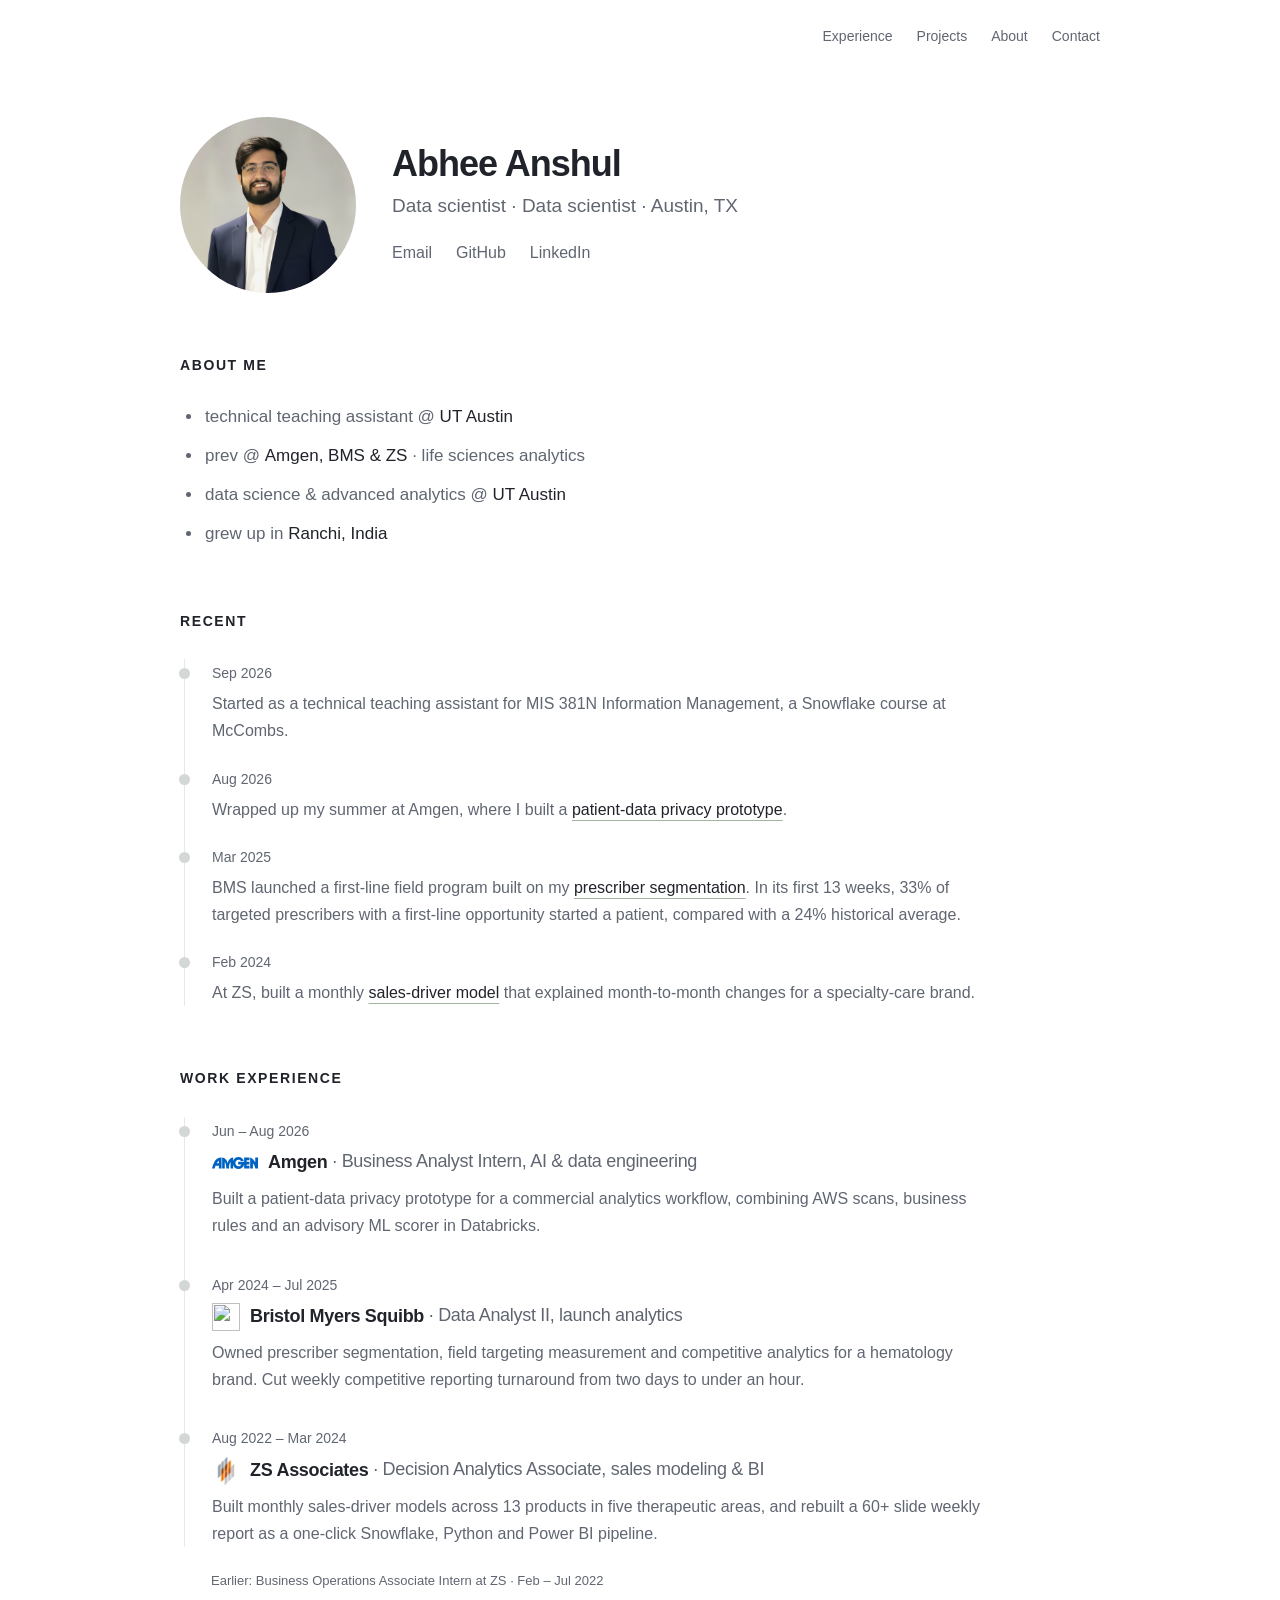
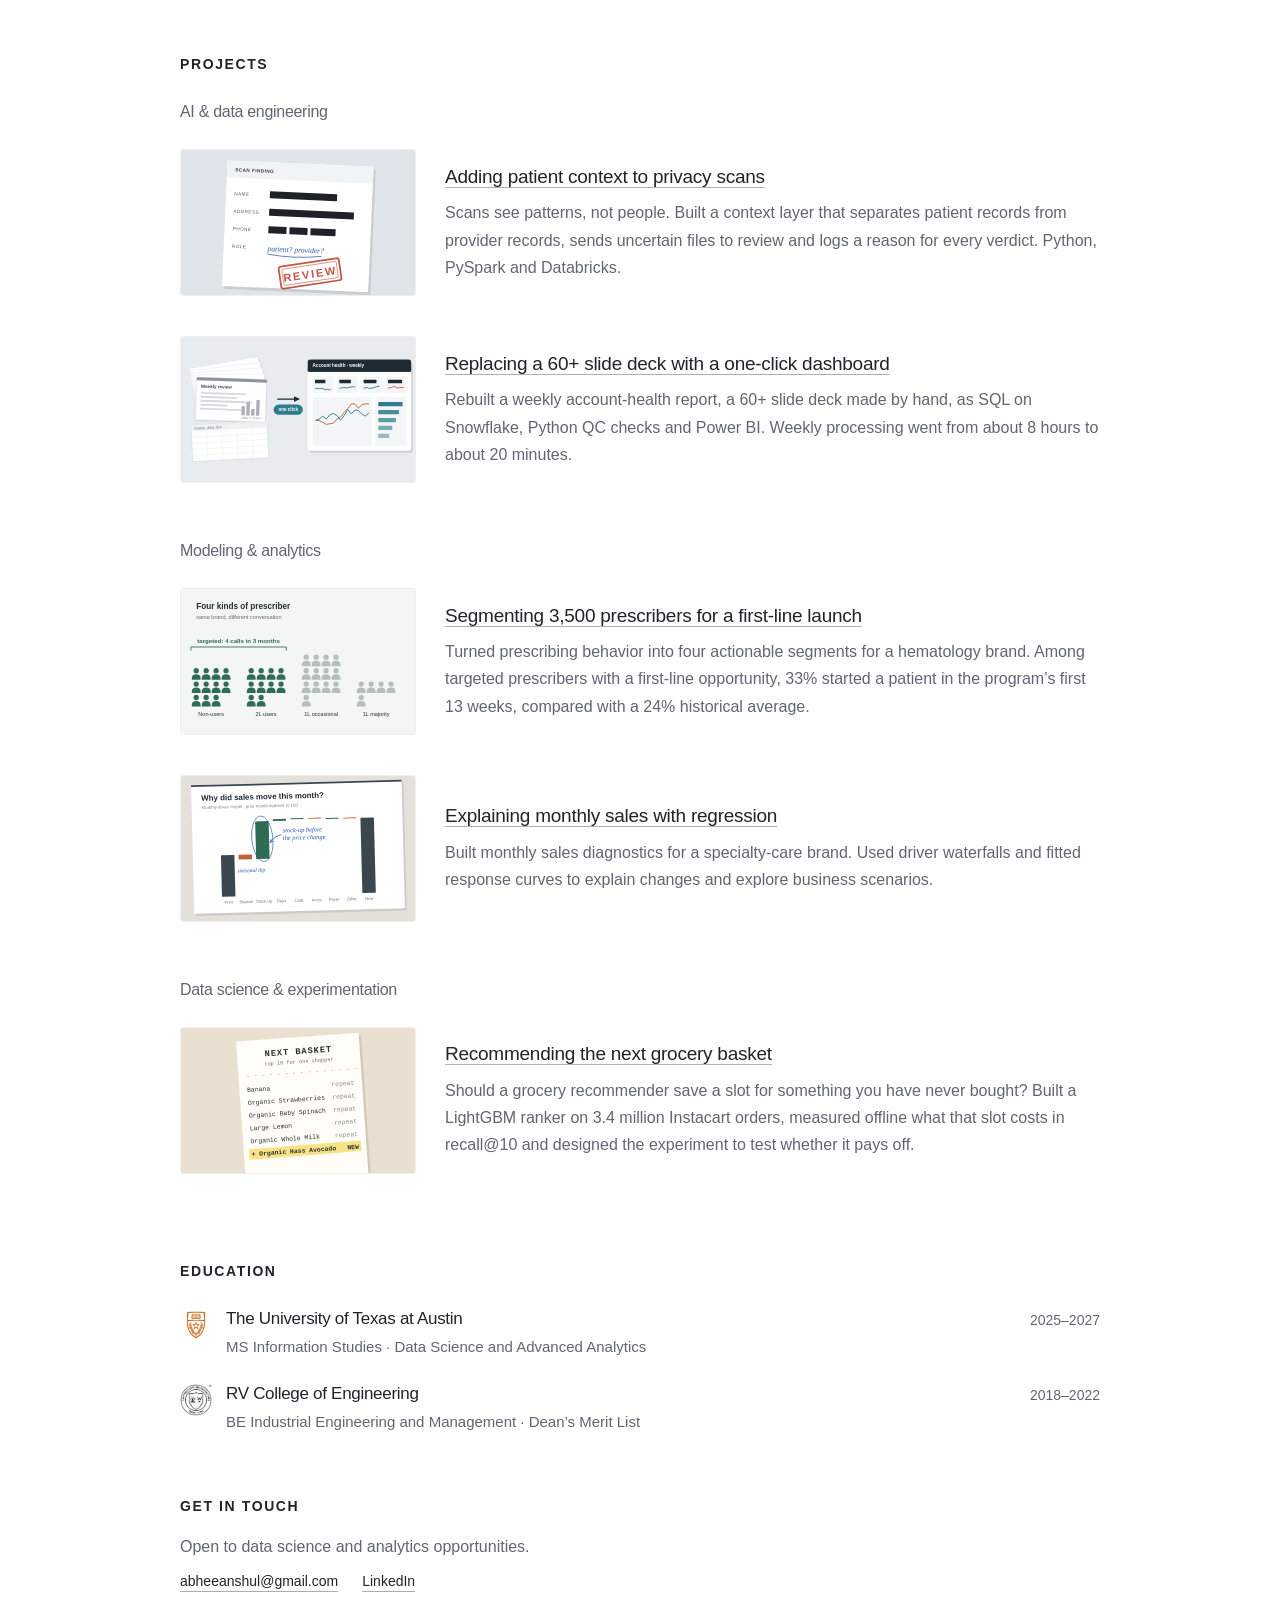
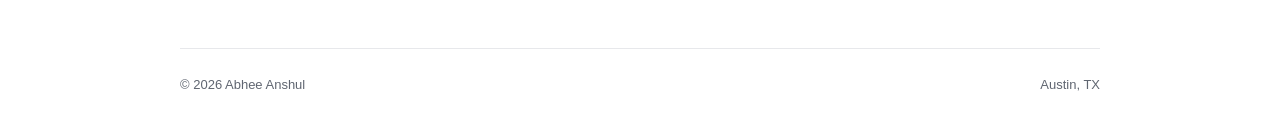
==== commit 07f043bb: "Update index.html" ====
--- a/index.html
+++ b/index.html
@@ -1,8 +1,9 @@
 <!doctype html><html lang="en"><head><meta charset="utf-8"><meta name="viewport" content="width=device-width,initial-scale=1"><title>Abhee Anshul | Data Science &amp; Analytics</title><meta name="description" content="Selected work in recommendations, privacy controls, segmentation and diagnostic modeling. MS Information Studies at UT Austin."><meta name="theme-color" content="#ffffff"><meta property="og:title" content="Abhee Anshul | Data Science &amp; Analytics"><meta property="og:description" content="Selected work in recommendations, privacy controls, segmentation and diagnostic modeling. MS Information Studies at UT Austin."><meta property="og:type" content="website"><meta property="og:image" content="https://abheeanshul.github.io/assets/og-card.png"><meta property="og:image:width" content="1200"><meta property="og:image:height" content="630"><meta name="twitter:card" content="summary_large_image"><link rel="icon" href="assets/favicon.svg" type="image/svg+xml"><link rel="stylesheet" href="assets/style.css"></head><body><a class="skip" href="#main">Skip to content</a><div class="shell"><header class="topbar"><nav aria-label="Main navigation"><a href="./#experience">Experience</a><a href="./#work">Projects</a><a href="./#about">About</a><a href="./#contact">Contact</a></nav></header><main id="main" class="personal-home">
-    <section class="profile" aria-labelledby="name"><img class="portrait" src="assets/abhee.jpg" alt="Abhee Anshul" width="176" height="176"><div><h1 id="name">Abhee Anshul</h1><p class="profile-line">Data scientist · 3+ years in data science and analytics · Austin, TX</p><div class="profile-links"><a href="mailto:abheeanshul@gmail.com">Email</a><a href="https://github.com/abheeanshul">GitHub</a><a href="https://www.linkedin.com/in/abhee-anshul-b18069175/">LinkedIn</a></div></div></section>
-    <section id="about" class="home-section"><h2>About me</h2><ul class="about-list"><li>3 years of data science and analytics at <strong>ZS</strong> and <strong>Bristol Myers Squibb</strong>, building sales-driver models, prescriber segmentations and reporting for business teams.</li><li>Most recently at <strong>Amgen</strong>, I built a patient-data privacy prototype combining content scans, business rules and an advisory ML model to flag files for review.</li><li>Completing an MS in Information Studies at <strong>UT Austin</strong> (data science and advanced analytics), graduating May 2027. I also work as a graduate teaching assistant.</li></ul></section>
+    <section class="profile" aria-labelledby="name"><img class="portrait" src="assets/abhee.jpg" alt="Abhee Anshul" width="176" height="176"><div><h1 id="name">Abhee Anshul</h1><p class="profile-line">Data scientist · Data scientist · Austin, TX</p><div class="profile-links"><a href="mailto:abheeanshul@gmail.com">Email</a><a href="https://github.com/abheeanshul">GitHub</a><a href="https://www.linkedin.com/in/abhee-anshul-b18069175/">LinkedIn</a></div></div></section>
+    <section id="about" class="home-section"><h2>About me</h2><ul class="about-list"><li>technical teaching assistant @ <strong>UT Austin</strong></li><li>prev @ <strong>Amgen, BMS &amp; ZS</strong> · life sciences analytics</li><li>data science &amp; advanced analytics @ <strong>UT Austin</strong></li><li>grew up in <strong>Ranchi, India</strong></li></ul>
+</section>
     <section id="recent" class="home-section"><h2>Recent</h2><ol class="timeline recent">
-<li><time>Sep 2026</time><p>Started as a graduate teaching assistant for MIS 381N Information Management, a Snowflake course at McCombs.</p></li>
+<li><time>Sep 2026</time><p>Started as a technical teaching assistant for MIS 381N Information Management, a Snowflake course at McCombs.</p></li>
 <li><time>Aug 2026</time><p>Wrapped up my summer at Amgen, where I built a <a href="work/privacy-guardrail/">patient-data privacy prototype</a>.</p></li>
 <li><time>Mar 2025</time><p>BMS launched a first-line field program built on my <a href="work/first-line-adoption/">prescriber segmentation</a>. In its first 13 weeks, 33% of targeted prescribers with a first-line opportunity started a patient, compared with a 24% historical average.</p></li>
 <li><time>Feb 2024</time><p>At ZS, built a monthly <a href="work/sales-drivers/">sales-driver model</a> that explained month-to-month changes for a specialty-care brand.</p></li>
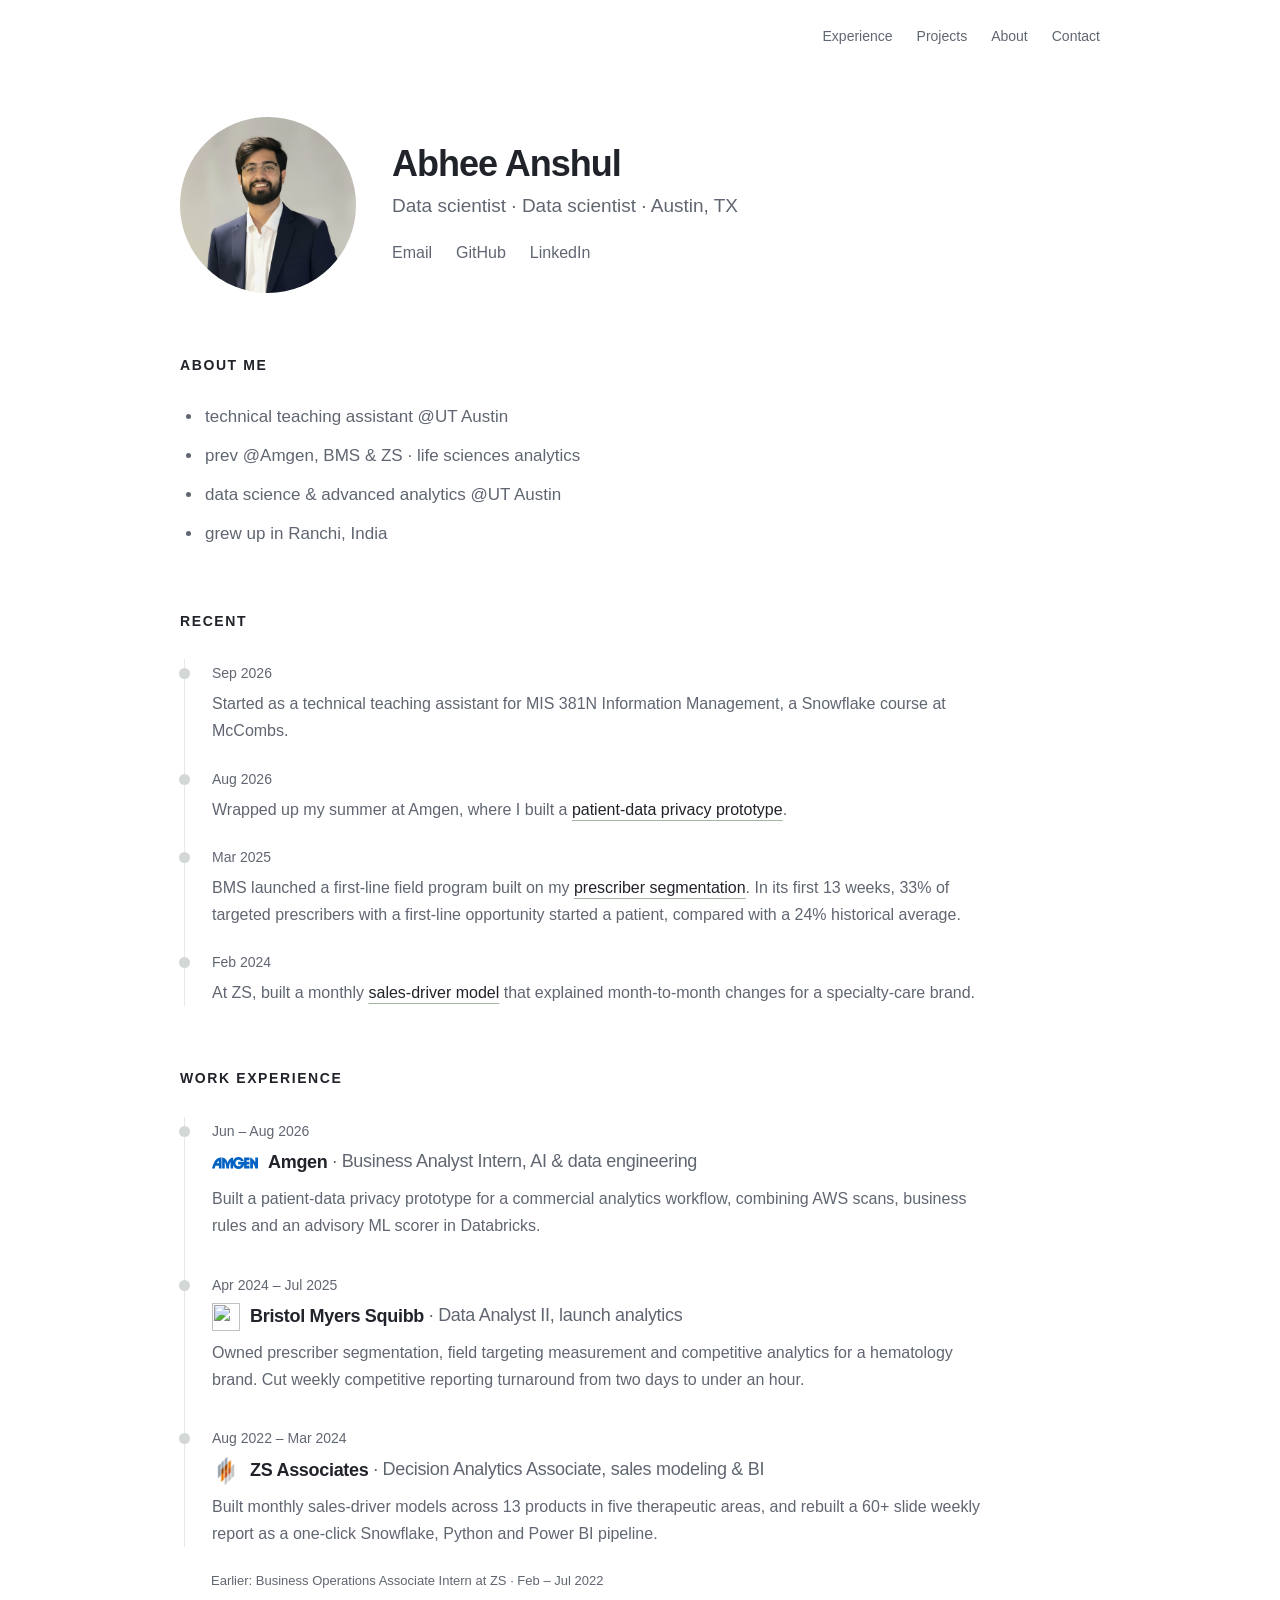
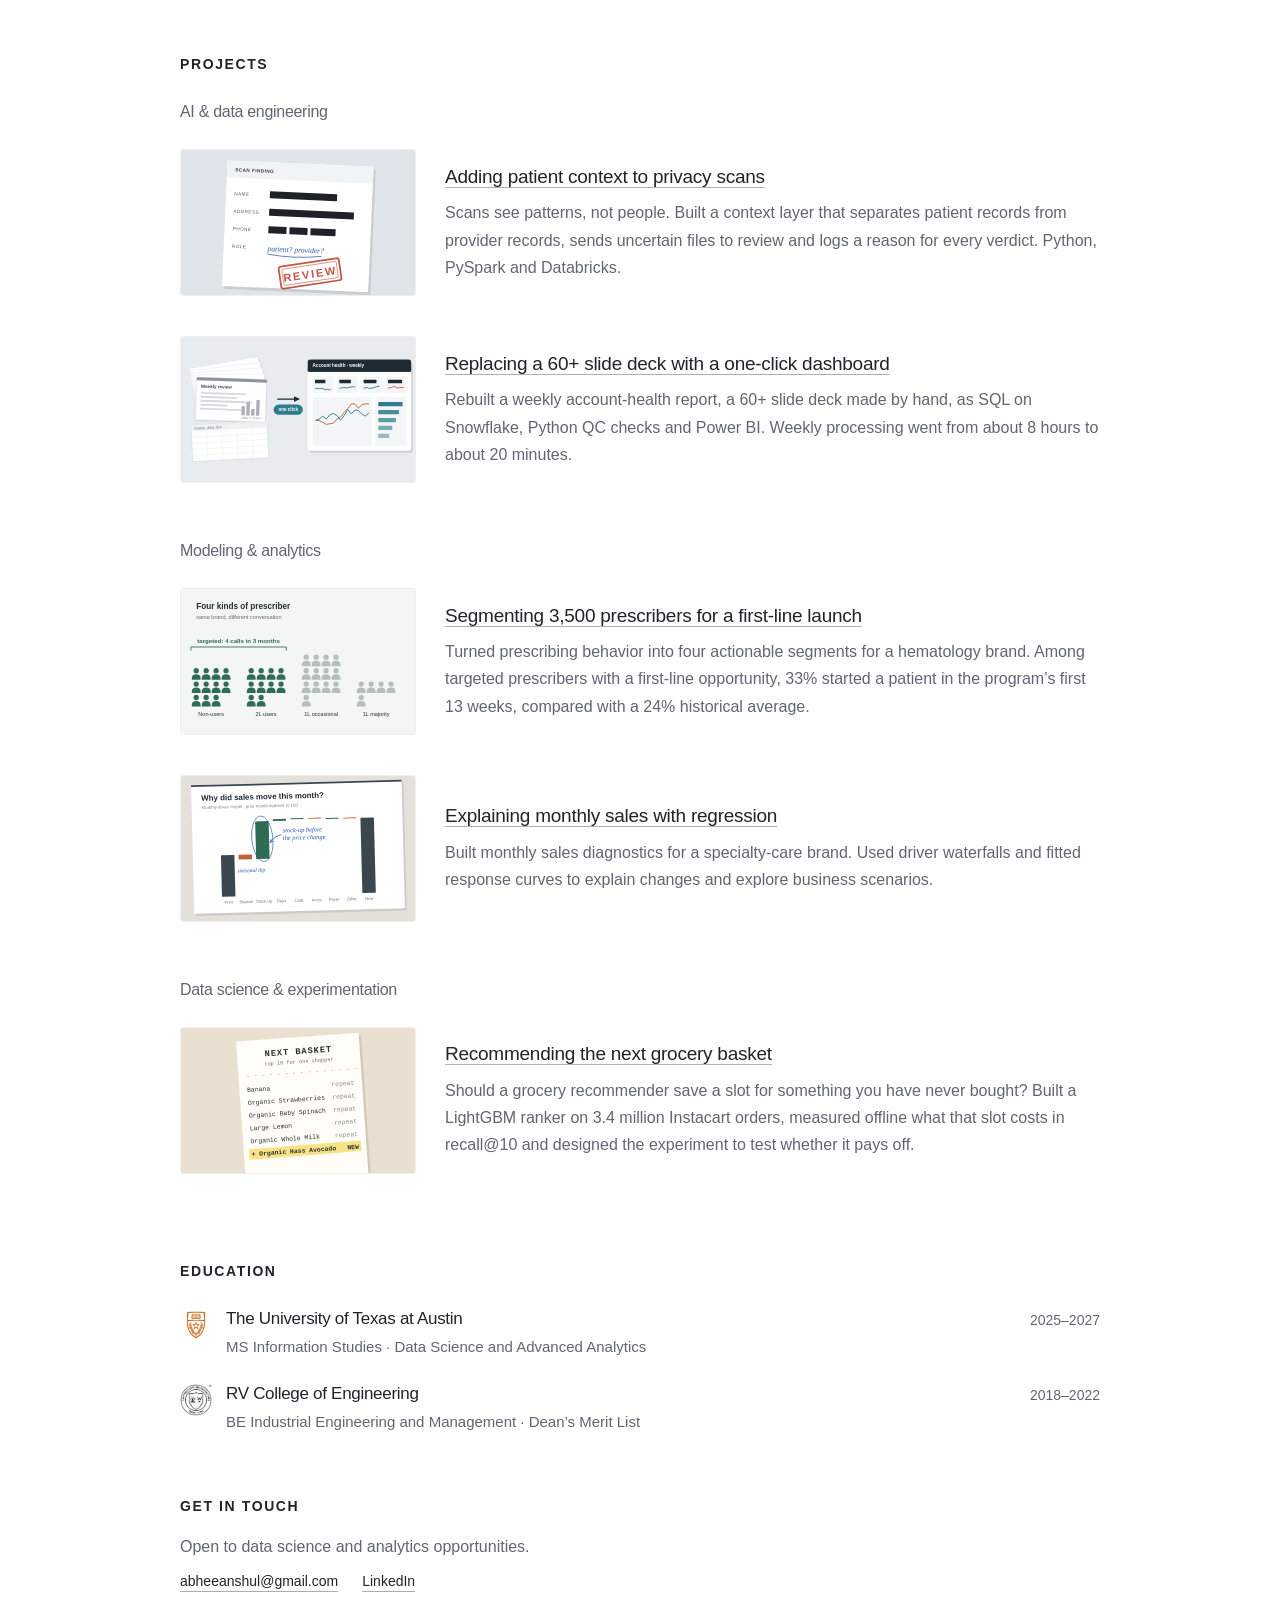
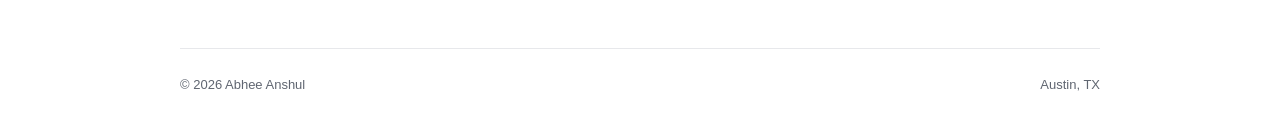
==== commit 9cc1d682: "Update index.html" ====
--- a/index.html
+++ b/index.html
@@ -1,6 +1,6 @@
 <!doctype html><html lang="en"><head><meta charset="utf-8"><meta name="viewport" content="width=device-width,initial-scale=1"><title>Abhee Anshul | Data Science &amp; Analytics</title><meta name="description" content="Selected work in recommendations, privacy controls, segmentation and diagnostic modeling. MS Information Studies at UT Austin."><meta name="theme-color" content="#ffffff"><meta property="og:title" content="Abhee Anshul | Data Science &amp; Analytics"><meta property="og:description" content="Selected work in recommendations, privacy controls, segmentation and diagnostic modeling. MS Information Studies at UT Austin."><meta property="og:type" content="website"><meta property="og:image" content="https://abheeanshul.github.io/assets/og-card.png"><meta property="og:image:width" content="1200"><meta property="og:image:height" content="630"><meta name="twitter:card" content="summary_large_image"><link rel="icon" href="assets/favicon.svg" type="image/svg+xml"><link rel="stylesheet" href="assets/style.css"></head><body><a class="skip" href="#main">Skip to content</a><div class="shell"><header class="topbar"><nav aria-label="Main navigation"><a href="./#experience">Experience</a><a href="./#work">Projects</a><a href="./#about">About</a><a href="./#contact">Contact</a></nav></header><main id="main" class="personal-home">
     <section class="profile" aria-labelledby="name"><img class="portrait" src="assets/abhee.jpg" alt="Abhee Anshul" width="176" height="176"><div><h1 id="name">Abhee Anshul</h1><p class="profile-line">Data scientist · Data scientist · Austin, TX</p><div class="profile-links"><a href="mailto:abheeanshul@gmail.com">Email</a><a href="https://github.com/abheeanshul">GitHub</a><a href="https://www.linkedin.com/in/abhee-anshul-b18069175/">LinkedIn</a></div></div></section>
-    <section id="about" class="home-section"><h2>About me</h2><ul class="about-list"><li>technical teaching assistant @ <strong>UT Austin</strong></li><li>prev @ <strong>Amgen, BMS &amp; ZS</strong> · life sciences analytics</li><li>data science &amp; advanced analytics @ <strong>UT Austin</strong></li><li>grew up in <strong>Ranchi, India</strong></li></ul>
+    <section id="about" class="home-section"><h2>About me</h2><ul class="about-list"><li>technical teaching assistant @UT Austin</li><li>prev @Amgen, BMS &amp; ZS · life sciences analytics</li><li>data science &amp; advanced analytics @UT Austin</li><li>grew up in Ranchi, India</li></ul>
 </section>
     <section id="recent" class="home-section"><h2>Recent</h2><ol class="timeline recent">
 <li><time>Sep 2026</time><p>Started as a technical teaching assistant for MIS 381N Information Management, a Snowflake course at McCombs.</p></li>
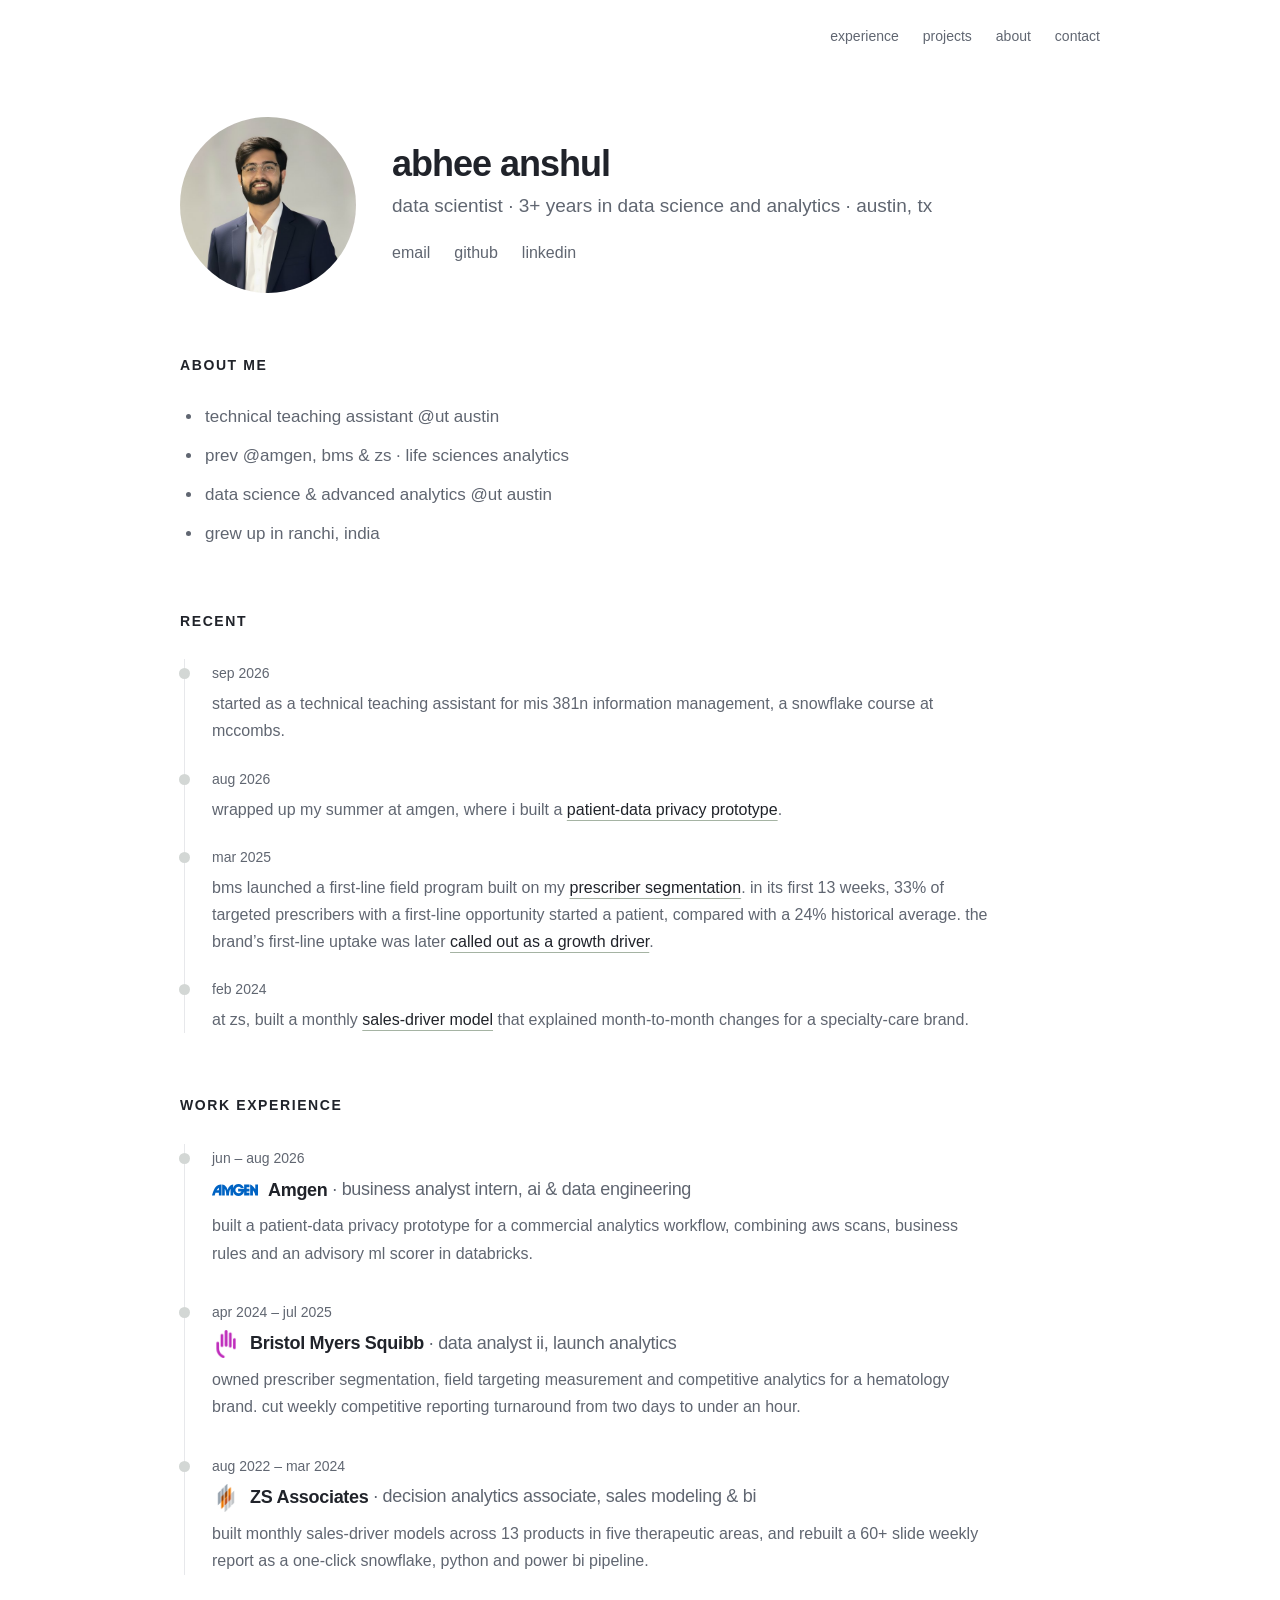
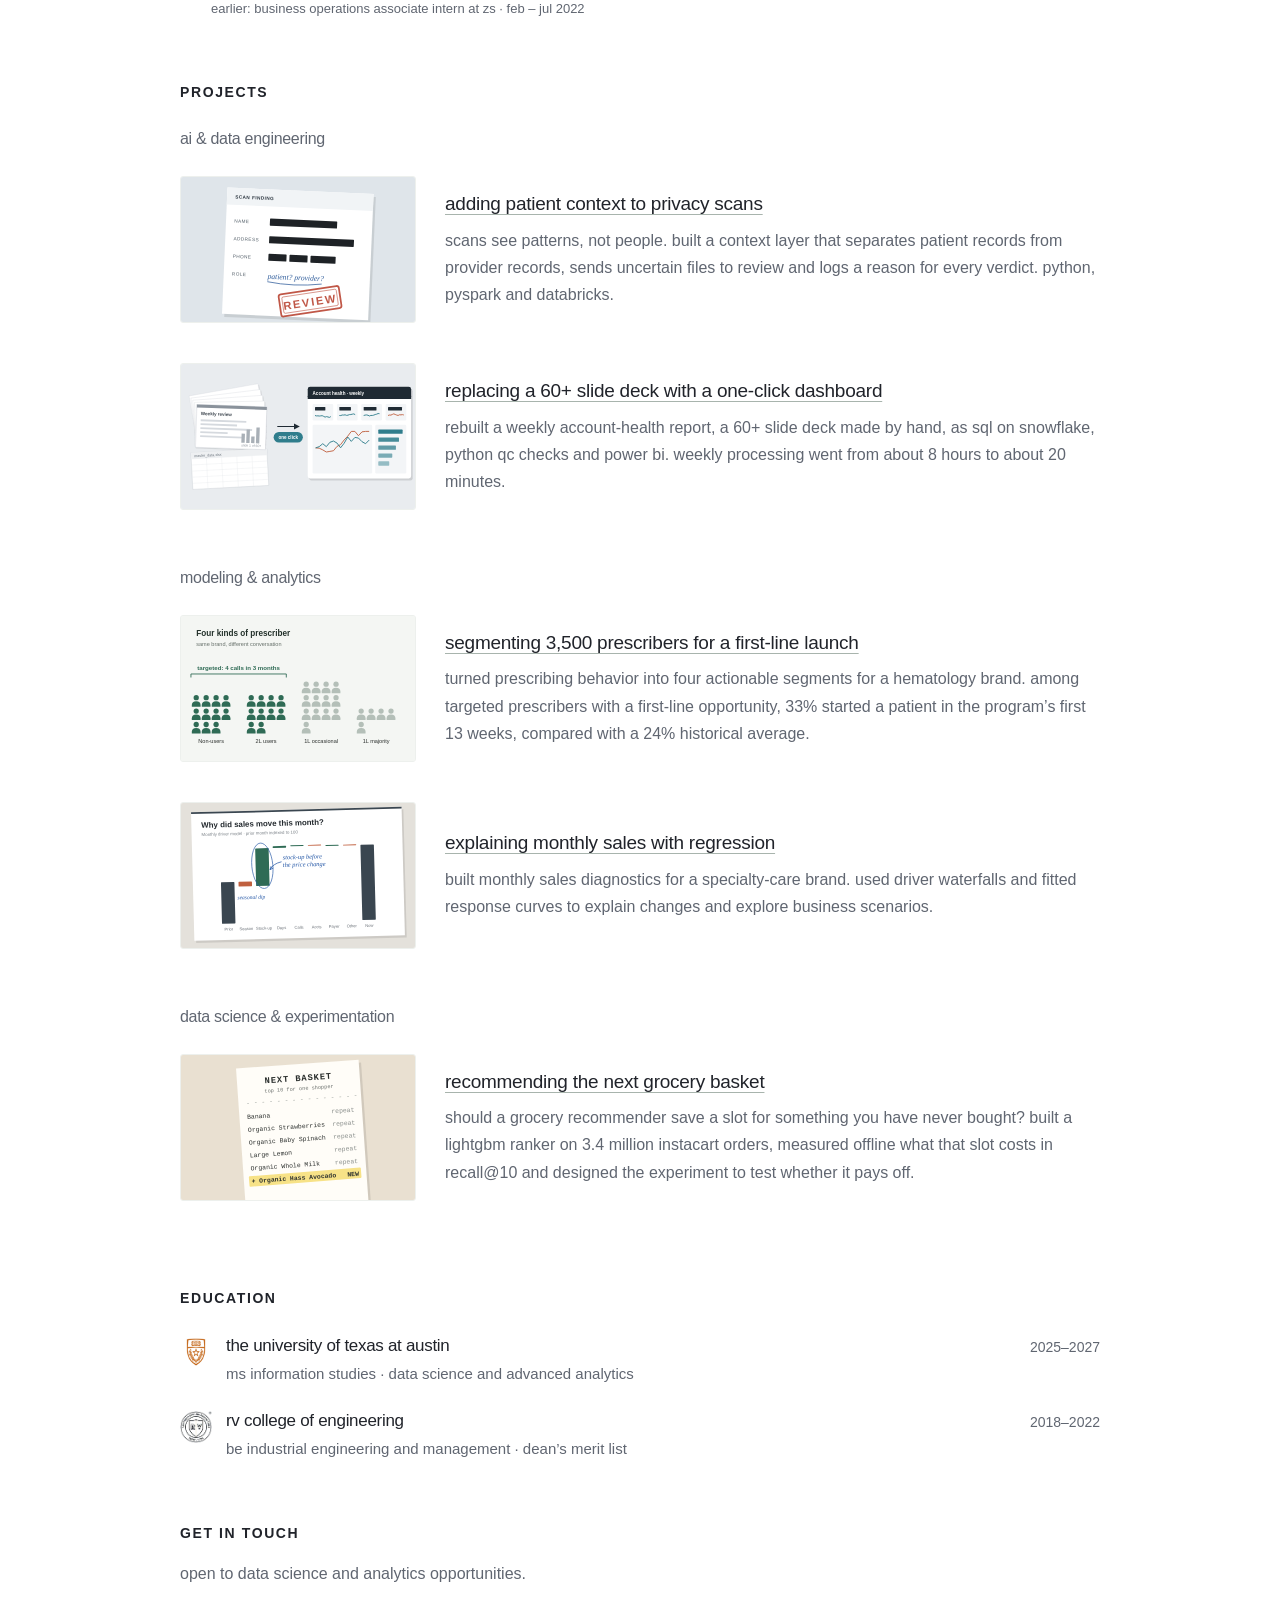
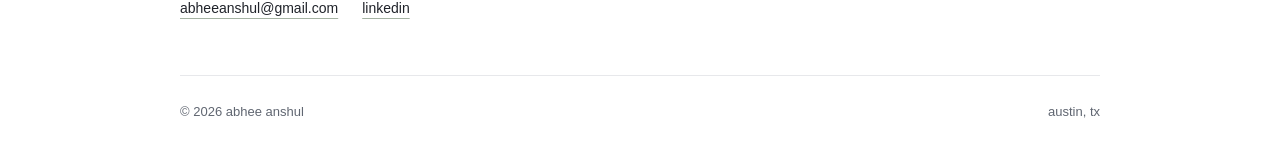
==== commit 7766b368: "Portfolio - 19th oct v2.0" ====
--- a/index.html
+++ b/index.html
@@ -1,11 +1,11 @@
 <!doctype html><html lang="en"><head><meta charset="utf-8"><meta name="viewport" content="width=device-width,initial-scale=1"><title>Abhee Anshul | Data Science &amp; Analytics</title><meta name="description" content="Selected work in recommendations, privacy controls, segmentation and diagnostic modeling. MS Information Studies at UT Austin."><meta name="theme-color" content="#ffffff"><meta property="og:title" content="Abhee Anshul | Data Science &amp; Analytics"><meta property="og:description" content="Selected work in recommendations, privacy controls, segmentation and diagnostic modeling. MS Information Studies at UT Austin."><meta property="og:type" content="website"><meta property="og:image" content="https://abheeanshul.github.io/assets/og-card.png"><meta property="og:image:width" content="1200"><meta property="og:image:height" content="630"><meta name="twitter:card" content="summary_large_image"><link rel="icon" href="assets/favicon.svg" type="image/svg+xml"><link rel="stylesheet" href="assets/style.css"></head><body><a class="skip" href="#main">Skip to content</a><div class="shell"><header class="topbar"><nav aria-label="Main navigation"><a href="./#experience">Experience</a><a href="./#work">Projects</a><a href="./#about">About</a><a href="./#contact">Contact</a></nav></header><main id="main" class="personal-home">
-    <section class="profile" aria-labelledby="name"><img class="portrait" src="assets/abhee.jpg" alt="Abhee Anshul" width="176" height="176"><div><h1 id="name">Abhee Anshul</h1><p class="profile-line">Data scientist · Data scientist · Austin, TX</p><div class="profile-links"><a href="mailto:abheeanshul@gmail.com">Email</a><a href="https://github.com/abheeanshul">GitHub</a><a href="https://www.linkedin.com/in/abhee-anshul-b18069175/">LinkedIn</a></div></div></section>
+    <section class="profile" aria-labelledby="name"><img class="portrait" src="assets/abhee.jpg" alt="Abhee Anshul" width="176" height="176"><div><h1 id="name">Abhee Anshul</h1><p class="profile-line">Data scientist · 3+ years in data science and analytics · Austin, TX</p><div class="profile-links"><a href="mailto:abheeanshul@gmail.com">Email</a><a href="https://github.com/abheeanshul">GitHub</a><a href="https://www.linkedin.com/in/abhee-anshul-b18069175/">LinkedIn</a></div></div></section>
     <section id="about" class="home-section"><h2>About me</h2><ul class="about-list"><li>technical teaching assistant @UT Austin</li><li>prev @Amgen, BMS &amp; ZS · life sciences analytics</li><li>data science &amp; advanced analytics @UT Austin</li><li>grew up in Ranchi, India</li></ul>
 </section>
     <section id="recent" class="home-section"><h2>Recent</h2><ol class="timeline recent">
 <li><time>Sep 2026</time><p>Started as a technical teaching assistant for MIS 381N Information Management, a Snowflake course at McCombs.</p></li>
 <li><time>Aug 2026</time><p>Wrapped up my summer at Amgen, where I built a <a href="work/privacy-guardrail/">patient-data privacy prototype</a>.</p></li>
-<li><time>Mar 2025</time><p>BMS launched a first-line field program built on my <a href="work/first-line-adoption/">prescriber segmentation</a>. In its first 13 weeks, 33% of targeted prescribers with a first-line opportunity started a patient, compared with a 24% historical average.</p></li>
+<li><time>Mar 2025</time><p>BMS launched a first-line field program built on my <a href="work/first-line-adoption/">prescriber segmentation</a>. In its first 13 weeks, 33% of targeted prescribers with a first-line opportunity started a patient, compared with a 24% historical average. The brand’s first-line uptake was later <a href="https://finance.yahoo.com/healthcare/articles/reblozyl-power-bristol-myers-top-173000857.html" target="_blank" rel="noopener noreferrer">called out as a growth driver</a>.</p></li>
 <li><time>Feb 2024</time><p>At ZS, built a monthly <a href="work/sales-drivers/">sales-driver model</a> that explained month-to-month changes for a specialty-care brand.</p></li>
 </ol></section>
     <section class="home-section" id="experience"><h2>Work experience</h2><ol class="timeline"><li><time>Jun – Aug 2026</time><h3><a class="company-link" href="https://www.amgen.com/" target="_blank" rel="noopener noreferrer"><img class="company-logo" src="assets/amgen-logo.svg" alt="" width="28" height="28">Amgen</a> <span><b class="role-dot" aria-hidden="true">· </b>Business Analyst Intern, AI &amp; data engineering</span></h3><p>Built a patient-data privacy prototype for a commercial analytics workflow, combining AWS scans, business rules and an advisory ML scorer in Databricks.</p></li><li><time>Apr 2024 – Jul 2025</time><h3><a class="company-link" href="https://www.bms.com/" target="_blank" rel="noopener noreferrer"><img class="company-logo" src="assets/bms-logo.ico" alt="" width="28" height="28">Bristol Myers Squibb</a> <span><b class="role-dot" aria-hidden="true">· </b>Data Analyst II, launch analytics</span></h3><p>Owned prescriber segmentation, field targeting measurement and competitive analytics for a hematology brand. Cut weekly competitive reporting turnaround from two days to under an hour.</p></li><li><time>Aug 2022 – Mar 2024</time><h3><a class="company-link" href="https://www.zs.com/" target="_blank" rel="noopener noreferrer"><img class="company-logo" src="assets/zs-logo.ico" alt="" width="28" height="28">ZS Associates</a> <span><b class="role-dot" aria-hidden="true">· </b>Decision Analytics Associate, sales modeling &amp; BI</span></h3><p>Built monthly sales-driver models across 13 products in five therapeutic areas, and rebuilt a 60+ slide weekly report as a one-click Snowflake, Python and Power BI pipeline.</p></li></ol><p class="earlier">Earlier: Business Operations Associate Intern at ZS · Feb – Jul 2022</p></section>
--- a/assets/style.css
+++ b/assets/style.css
@@ -23,3 +23,5 @@
 
 .topbar nav{margin-left:auto}
 .group-title{font-size:16px;font-weight:500;color:var(--muted);margin:0 0 12px}.project-group+.project-group{margin-top:34px}
+body{text-transform:lowercase}.personal-home h2,.eyebrow,.article-meta span,.article-bottom span,.prose-section h2{text-transform:uppercase}.prose-section h2{font-size:14px;font-weight:600;letter-spacing:1.6px;color:var(--ink);margin-bottom:16px}.takeaway strong{font-weight:600}
+.takeaway{border-left:0;padding:0;color:var(--ink)}.company-link{text-transform:none}
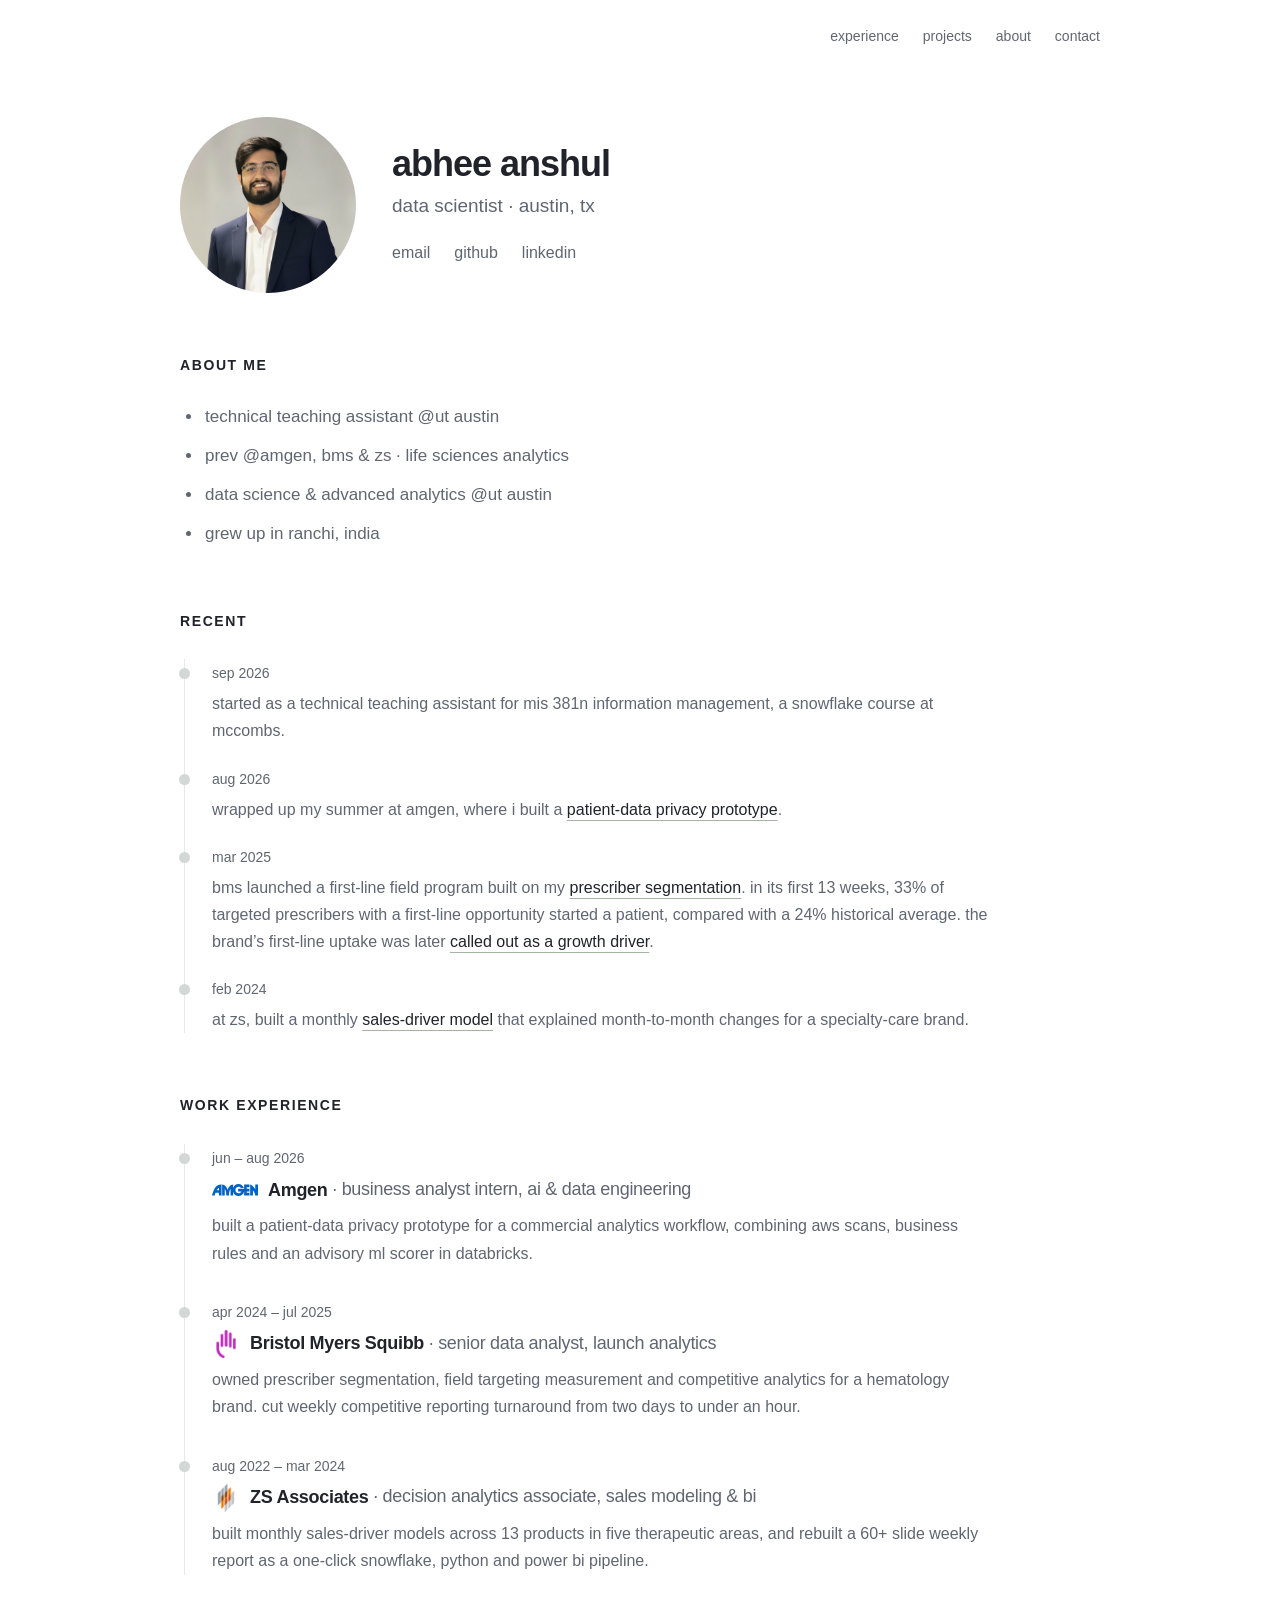
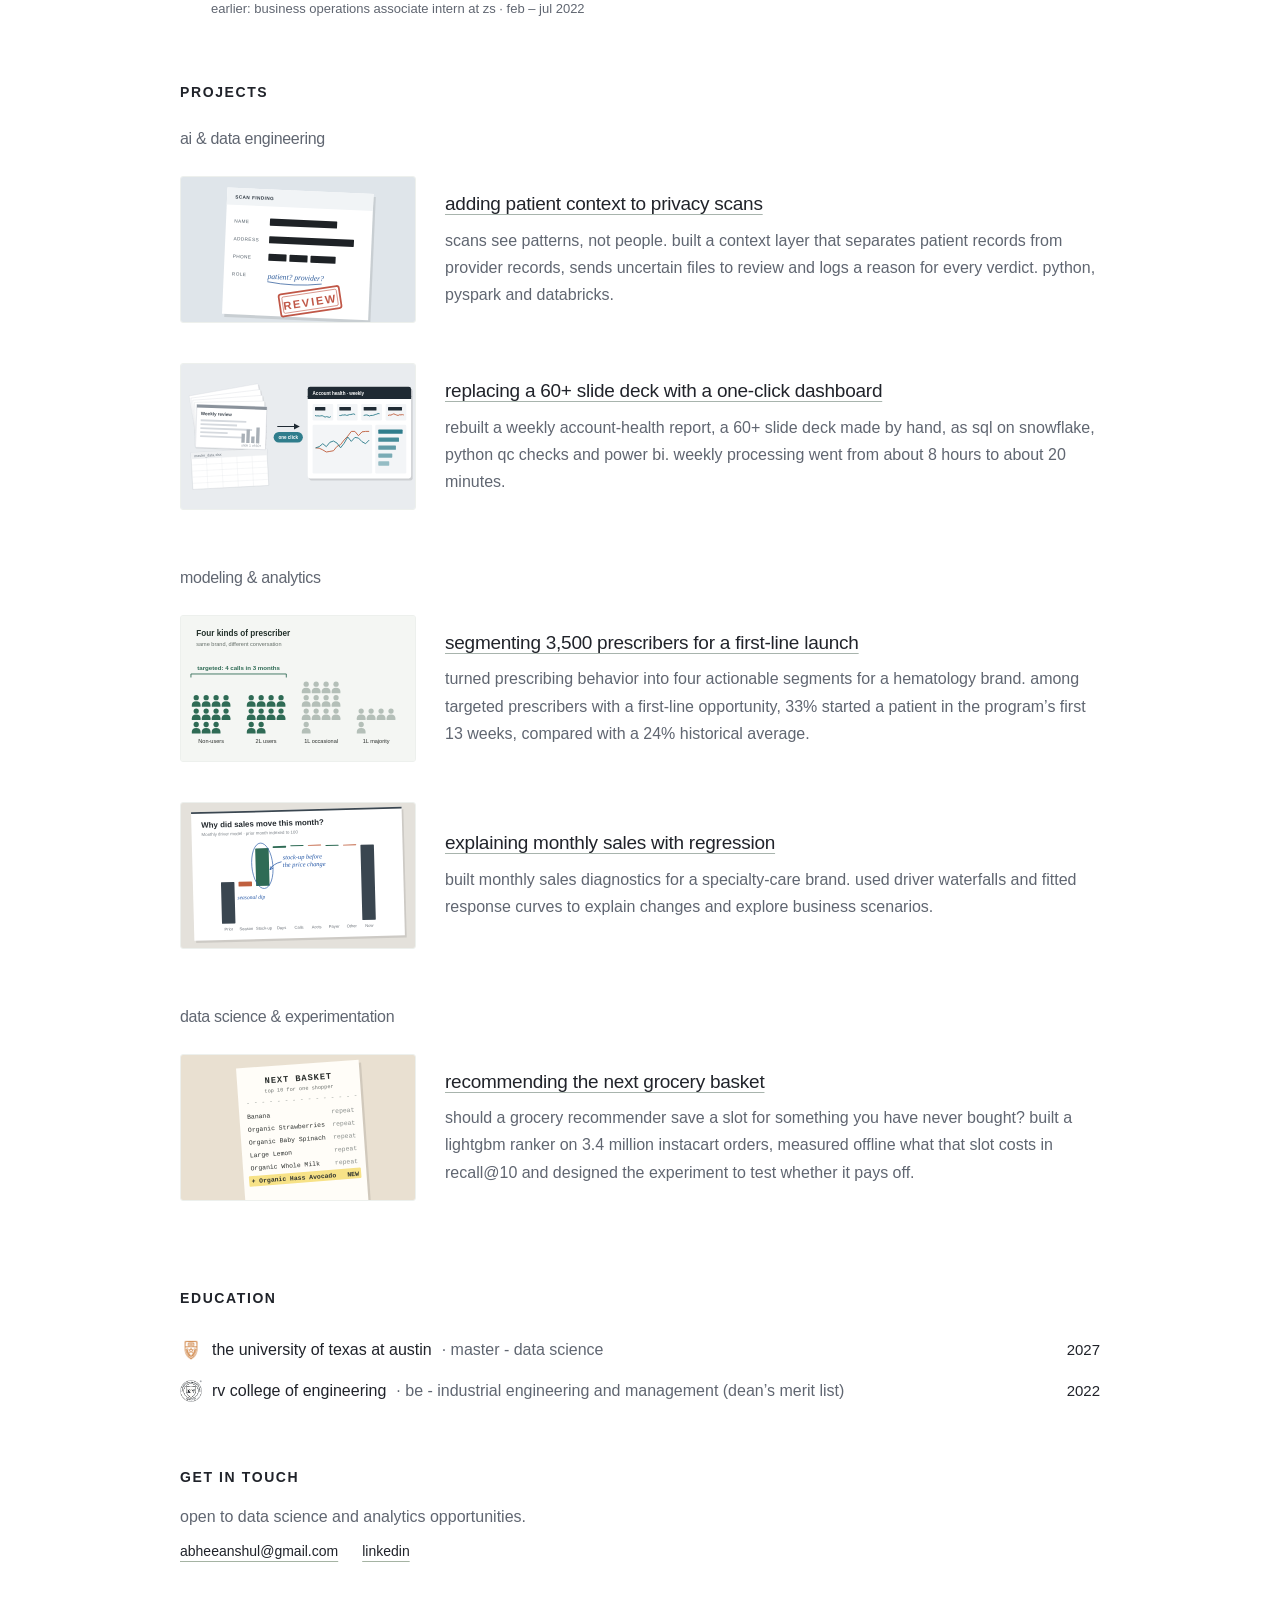
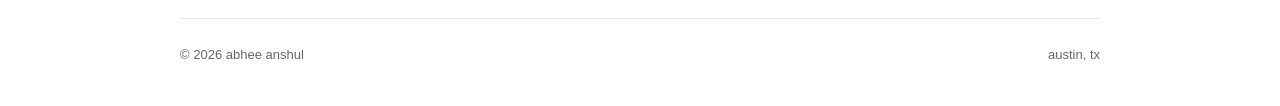
==== commit 29745759: "Portfolio  -19th oct v3.0" ====
--- a/index.html
+++ b/index.html
@@ -1,5 +1,5 @@
 <!doctype html><html lang="en"><head><meta charset="utf-8"><meta name="viewport" content="width=device-width,initial-scale=1"><title>Abhee Anshul | Data Science &amp; Analytics</title><meta name="description" content="Selected work in recommendations, privacy controls, segmentation and diagnostic modeling. MS Information Studies at UT Austin."><meta name="theme-color" content="#ffffff"><meta property="og:title" content="Abhee Anshul | Data Science &amp; Analytics"><meta property="og:description" content="Selected work in recommendations, privacy controls, segmentation and diagnostic modeling. MS Information Studies at UT Austin."><meta property="og:type" content="website"><meta property="og:image" content="https://abheeanshul.github.io/assets/og-card.png"><meta property="og:image:width" content="1200"><meta property="og:image:height" content="630"><meta name="twitter:card" content="summary_large_image"><link rel="icon" href="assets/favicon.svg" type="image/svg+xml"><link rel="stylesheet" href="assets/style.css"></head><body><a class="skip" href="#main">Skip to content</a><div class="shell"><header class="topbar"><nav aria-label="Main navigation"><a href="./#experience">Experience</a><a href="./#work">Projects</a><a href="./#about">About</a><a href="./#contact">Contact</a></nav></header><main id="main" class="personal-home">
-    <section class="profile" aria-labelledby="name"><img class="portrait" src="assets/abhee.jpg" alt="Abhee Anshul" width="176" height="176"><div><h1 id="name">Abhee Anshul</h1><p class="profile-line">Data scientist · 3+ years in data science and analytics · Austin, TX</p><div class="profile-links"><a href="mailto:abheeanshul@gmail.com">Email</a><a href="https://github.com/abheeanshul">GitHub</a><a href="https://www.linkedin.com/in/abhee-anshul-b18069175/">LinkedIn</a></div></div></section>
+    <section class="profile" aria-labelledby="name"><img class="portrait" src="assets/abhee.jpg" alt="Abhee Anshul" width="176" height="176"><div><h1 id="name">Abhee Anshul</h1><p class="profile-line">Data scientist · Austin, TX</p><div class="profile-links"><a href="mailto:abheeanshul@gmail.com">Email</a><a href="https://github.com/abheeanshul">GitHub</a><a href="https://www.linkedin.com/in/abhee-anshul-b18069175/">LinkedIn</a></div></div></section>
     <section id="about" class="home-section"><h2>About me</h2><ul class="about-list"><li>technical teaching assistant @UT Austin</li><li>prev @Amgen, BMS &amp; ZS · life sciences analytics</li><li>data science &amp; advanced analytics @UT Austin</li><li>grew up in Ranchi, India</li></ul>
 </section>
     <section id="recent" class="home-section"><h2>Recent</h2><ol class="timeline recent">
@@ -8,7 +8,7 @@
 <li><time>Mar 2025</time><p>BMS launched a first-line field program built on my <a href="work/first-line-adoption/">prescriber segmentation</a>. In its first 13 weeks, 33% of targeted prescribers with a first-line opportunity started a patient, compared with a 24% historical average. The brand’s first-line uptake was later <a href="https://finance.yahoo.com/healthcare/articles/reblozyl-power-bristol-myers-top-173000857.html" target="_blank" rel="noopener noreferrer">called out as a growth driver</a>.</p></li>
 <li><time>Feb 2024</time><p>At ZS, built a monthly <a href="work/sales-drivers/">sales-driver model</a> that explained month-to-month changes for a specialty-care brand.</p></li>
 </ol></section>
-    <section class="home-section" id="experience"><h2>Work experience</h2><ol class="timeline"><li><time>Jun – Aug 2026</time><h3><a class="company-link" href="https://www.amgen.com/" target="_blank" rel="noopener noreferrer"><img class="company-logo" src="assets/amgen-logo.svg" alt="" width="28" height="28">Amgen</a> <span><b class="role-dot" aria-hidden="true">· </b>Business Analyst Intern, AI &amp; data engineering</span></h3><p>Built a patient-data privacy prototype for a commercial analytics workflow, combining AWS scans, business rules and an advisory ML scorer in Databricks.</p></li><li><time>Apr 2024 – Jul 2025</time><h3><a class="company-link" href="https://www.bms.com/" target="_blank" rel="noopener noreferrer"><img class="company-logo" src="assets/bms-logo.ico" alt="" width="28" height="28">Bristol Myers Squibb</a> <span><b class="role-dot" aria-hidden="true">· </b>Data Analyst II, launch analytics</span></h3><p>Owned prescriber segmentation, field targeting measurement and competitive analytics for a hematology brand. Cut weekly competitive reporting turnaround from two days to under an hour.</p></li><li><time>Aug 2022 – Mar 2024</time><h3><a class="company-link" href="https://www.zs.com/" target="_blank" rel="noopener noreferrer"><img class="company-logo" src="assets/zs-logo.ico" alt="" width="28" height="28">ZS Associates</a> <span><b class="role-dot" aria-hidden="true">· </b>Decision Analytics Associate, sales modeling &amp; BI</span></h3><p>Built monthly sales-driver models across 13 products in five therapeutic areas, and rebuilt a 60+ slide weekly report as a one-click Snowflake, Python and Power BI pipeline.</p></li></ol><p class="earlier">Earlier: Business Operations Associate Intern at ZS · Feb – Jul 2022</p></section>
+    <section class="home-section" id="experience"><h2>Work experience</h2><ol class="timeline"><li><time>Jun – Aug 2026</time><h3><a class="company-link" href="https://www.amgen.com/" target="_blank" rel="noopener noreferrer"><img class="company-logo" src="assets/amgen-logo.svg" alt="" width="28" height="28">Amgen</a> <span><b class="role-dot" aria-hidden="true">· </b>Business Analyst Intern, AI &amp; data engineering</span></h3><p>Built a patient-data privacy prototype for a commercial analytics workflow, combining AWS scans, business rules and an advisory ML scorer in Databricks.</p></li><li><time>Apr 2024 – Jul 2025</time><h3><a class="company-link" href="https://www.bms.com/" target="_blank" rel="noopener noreferrer"><img class="company-logo" src="assets/bms-logo.ico" alt="" width="28" height="28">Bristol Myers Squibb</a> <span><b class="role-dot" aria-hidden="true">· </b>Senior Data Analyst, launch analytics</span></h3><p>Owned prescriber segmentation, field targeting measurement and competitive analytics for a hematology brand. Cut weekly competitive reporting turnaround from two days to under an hour.</p></li><li><time>Aug 2022 – Mar 2024</time><h3><a class="company-link" href="https://www.zs.com/" target="_blank" rel="noopener noreferrer"><img class="company-logo" src="assets/zs-logo.ico" alt="" width="28" height="28">ZS Associates</a> <span><b class="role-dot" aria-hidden="true">· </b>Decision Analytics Associate, sales modeling &amp; BI</span></h3><p>Built monthly sales-driver models across 13 products in five therapeutic areas, and rebuilt a 60+ slide weekly report as a one-click Snowflake, Python and Power BI pipeline.</p></li></ol><p class="earlier">Earlier: Business Operations Associate Intern at ZS · Feb – Jul 2022</p></section>
     <section id="work" class="home-section"><h2>Projects</h2><div class="project-group"><h3 class="group-title">AI &amp; data engineering</h3><article class="project-row"><a class="project-image" href="work/privacy-guardrail/" aria-label="Explore Adding patient context to privacy scans"><img src="assets/thumb-privacy.svg" alt="A redacted record asking whether it describes a patient or a provider, stamped review" loading="lazy"></a><div><h3><a href="work/privacy-guardrail/">Adding patient context to privacy scans</a></h3><p>Scans see patterns, not people. Built a context layer that separates patient records from provider records, sends uncertain files to review and logs a reason for every verdict. Python, PySpark and Databricks.</p></div></article><article class="project-row"><a class="project-image" href="work/account-dashboard/" aria-label="Explore Replacing a 60+ slide deck with a one-click dashboard"><img src="assets/thumb-dashboard.svg" alt="A stack of report slides and a spreadsheet turned into a dashboard with one click" loading="lazy"></a><div><h3><a href="work/account-dashboard/">Replacing a 60+ slide deck with a one-click dashboard</a></h3><p>Rebuilt a weekly account-health report, a 60+ slide deck made by hand, as SQL on Snowflake, Python QC checks and Power BI. Weekly processing went from about 8 hours to about 20 minutes.</p></div></article></div><div class="project-group"><h3 class="group-title">Modeling &amp; analytics</h3><article class="project-row"><a class="project-image" href="work/first-line-adoption/" aria-label="Explore Segmenting 3,500 prescribers for a first-line launch"><img src="assets/thumb-segmentation.svg" alt="Prescribers drawn as people in four segments, two of them targeted" loading="lazy"></a><div><h3><a href="work/first-line-adoption/">Segmenting 3,500 prescribers for a first-line launch</a></h3><p>Turned prescribing behavior into four actionable segments for a hematology brand. Among targeted prescribers with a first-line opportunity, 33% started a patient in the program’s first 13 weeks, compared with a 24% historical average.</p></div></article><article class="project-row"><a class="project-image" href="work/sales-drivers/" aria-label="Explore Explaining monthly sales with regression"><img src="assets/thumb-sales.svg" alt="A slide asking why sales moved this month, with a waterfall and handwritten notes" loading="lazy"></a><div><h3><a href="work/sales-drivers/">Explaining monthly sales with regression</a></h3><p>Built monthly sales diagnostics for a specialty-care brand. Used driver waterfalls and fitted response curves to explain changes and explore business scenarios.</p></div></article></div><div class="project-group"><h3 class="group-title">Data science &amp; experimentation</h3><article class="project-row"><a class="project-image" href="work/next-basket/" aria-label="Explore Recommending the next grocery basket"><img src="assets/thumb-next-basket.svg" alt="A grocery receipt of ten recommended items with one new product highlighted" loading="lazy"></a><div><h3><a href="work/next-basket/">Recommending the next grocery basket</a></h3><p>Should a grocery recommender save a slot for something you have never bought? Built a LightGBM ranker on 3.4 million Instacart orders, measured offline what that slot costs in recall@10 and designed the experiment to test whether it pays off.</p></div></article></div></section>
-    <section class="home-section" id="education"><h2>Education</h2><div class="education-row"><div class="school"><img src="assets/ut-logo.png" alt="" width="32" height="32"><div><h3><a href="https://www.utexas.edu/" target="_blank" rel="noopener noreferrer">The University of Texas at Austin</a></h3><p>MS Information Studies · Data Science and Advanced Analytics</p></div></div><span>2025–2027</span></div><div class="education-row"><div class="school"><img src="assets/rvce-logo.png" alt="" width="32" height="32"><div><h3><a href="https://rvce.edu.in/" target="_blank" rel="noopener noreferrer">RV College of Engineering</a></h3><p>BE Industrial Engineering and Management · Dean’s Merit List</p></div></div><span>2018–2022</span></div></section>
+    <section class="home-section" id="education"><h2>Education</h2><div class="edu-row"><img src="assets/ut-logo.png" alt="" width="22" height="22"><a class="edu-name" href="https://www.utexas.edu/" target="_blank" rel="noopener noreferrer">The University of Texas at Austin</a><span class="edu-deg"><span class="edu-dot">· </span>Master - Data Science</span><span class="edu-year">2027</span></div><div class="edu-row"><img src="assets/rvce-logo.png" alt="" width="22" height="22"><a class="edu-name" href="https://rvce.edu.in/" target="_blank" rel="noopener noreferrer">RV College of Engineering</a><span class="edu-deg"><span class="edu-dot">· </span>BE - Industrial Engineering and Management (Dean’s Merit List)</span><span class="edu-year">2022</span></div></section>
     <section id="contact" class="home-section personal-contact"><h2>Get in touch</h2><p>Open to data science and analytics opportunities.</p><div class="contact-links"><a href="mailto:abheeanshul@gmail.com">abheeanshul@gmail.com</a><a href="https://www.linkedin.com/in/abhee-anshul-b18069175/">LinkedIn</a></div></section></main><footer class="footer"><span>© 2026 Abhee Anshul</span><span>Austin, TX</span></footer></div></body></html>
--- a/assets/style.css
+++ b/assets/style.css
@@ -8,7 +8,7 @@
 @media print{body{background:white;font-size:11px}.topbar,.footer,.skip{display:none}.shell{max-width:none;padding:0}a{text-decoration:none}@page{margin:18mm}}
 
 .company-link{display:inline-flex;align-items:center;gap:10px;text-decoration:none;vertical-align:middle}.company-link:hover{text-decoration:underline}.company-logo{width:28px;height:28px;object-fit:contain}.company-link[href*=amgen] .company-logo{width:46px}
-.school{display:flex;align-items:flex-start;gap:14px}.school>img{width:32px;height:32px;object-fit:contain;flex-shrink:0}.school h3 a{text-decoration:none}.school h3 a:hover{text-decoration:underline}.role-dot{font-weight:400}.footer a{text-decoration:none}.code-link{display:inline-block;margin-top:20px;font-size:15px}.education-row a:focus-visible{outline-offset:3px}
+.school{display:flex;align-items:flex-start;gap:14px}.school>img{width:32px;height:32px;object-fit:contain;flex-shrink:0}.school h3 a{text-decoration:none}.school h3 a:hover{text-decoration:underline}.role-dot{font-weight:400}.footer a{text-decoration:none}.education-row a:focus-visible{outline-offset:3px}
 @media(max-width:700px){.role-dot{display:none}.education-row>span{padding-left:46px}.topbar nav{flex-wrap:wrap;justify-content:flex-end;gap:12px}.footer{flex-wrap:wrap}.school p{font-size:14px}}
 
 :root{--ink:#20232a;--muted:#606671;--accent:#286351;--paper:#fff;--line:#e7e8eb;--panel:#f5f7f6;--serif:var(--sans)}
@@ -25,3 +25,5 @@
 .group-title{font-size:16px;font-weight:500;color:var(--muted);margin:0 0 12px}.project-group+.project-group{margin-top:34px}
 body{text-transform:lowercase}.personal-home h2,.eyebrow,.article-meta span,.article-bottom span,.prose-section h2{text-transform:uppercase}.prose-section h2{font-size:14px;font-weight:600;letter-spacing:1.6px;color:var(--ink);margin-bottom:16px}.takeaway strong{font-weight:600}
 .takeaway{border-left:0;padding:0;color:var(--ink)}.company-link{text-transform:none}
+.edu-row{display:flex;align-items:center;flex-wrap:wrap;column-gap:10px;row-gap:2px;margin:0 0 14px;font-size:16px}.edu-row img{width:22px;height:22px;object-fit:contain;flex-shrink:0}.edu-name{color:var(--ink);font-weight:500;text-decoration:none}.edu-name:hover{text-decoration:underline}.edu-deg{color:var(--muted)}.edu-year{margin-left:auto;color:var(--ink);font-size:15px;padding-left:12px}
+@media(max-width:700px){.edu-row{display:grid;grid-template-columns:22px 1fr auto;column-gap:10px;row-gap:2px;align-items:start}.edu-row img{grid-row:1;margin-top:2px}.edu-name{grid-column:2;grid-row:1}.edu-year{grid-column:3;grid-row:1;margin:0;padding:0}.edu-deg{grid-column:2/4;grid-row:2;font-size:15px}.edu-dot{display:none}}
